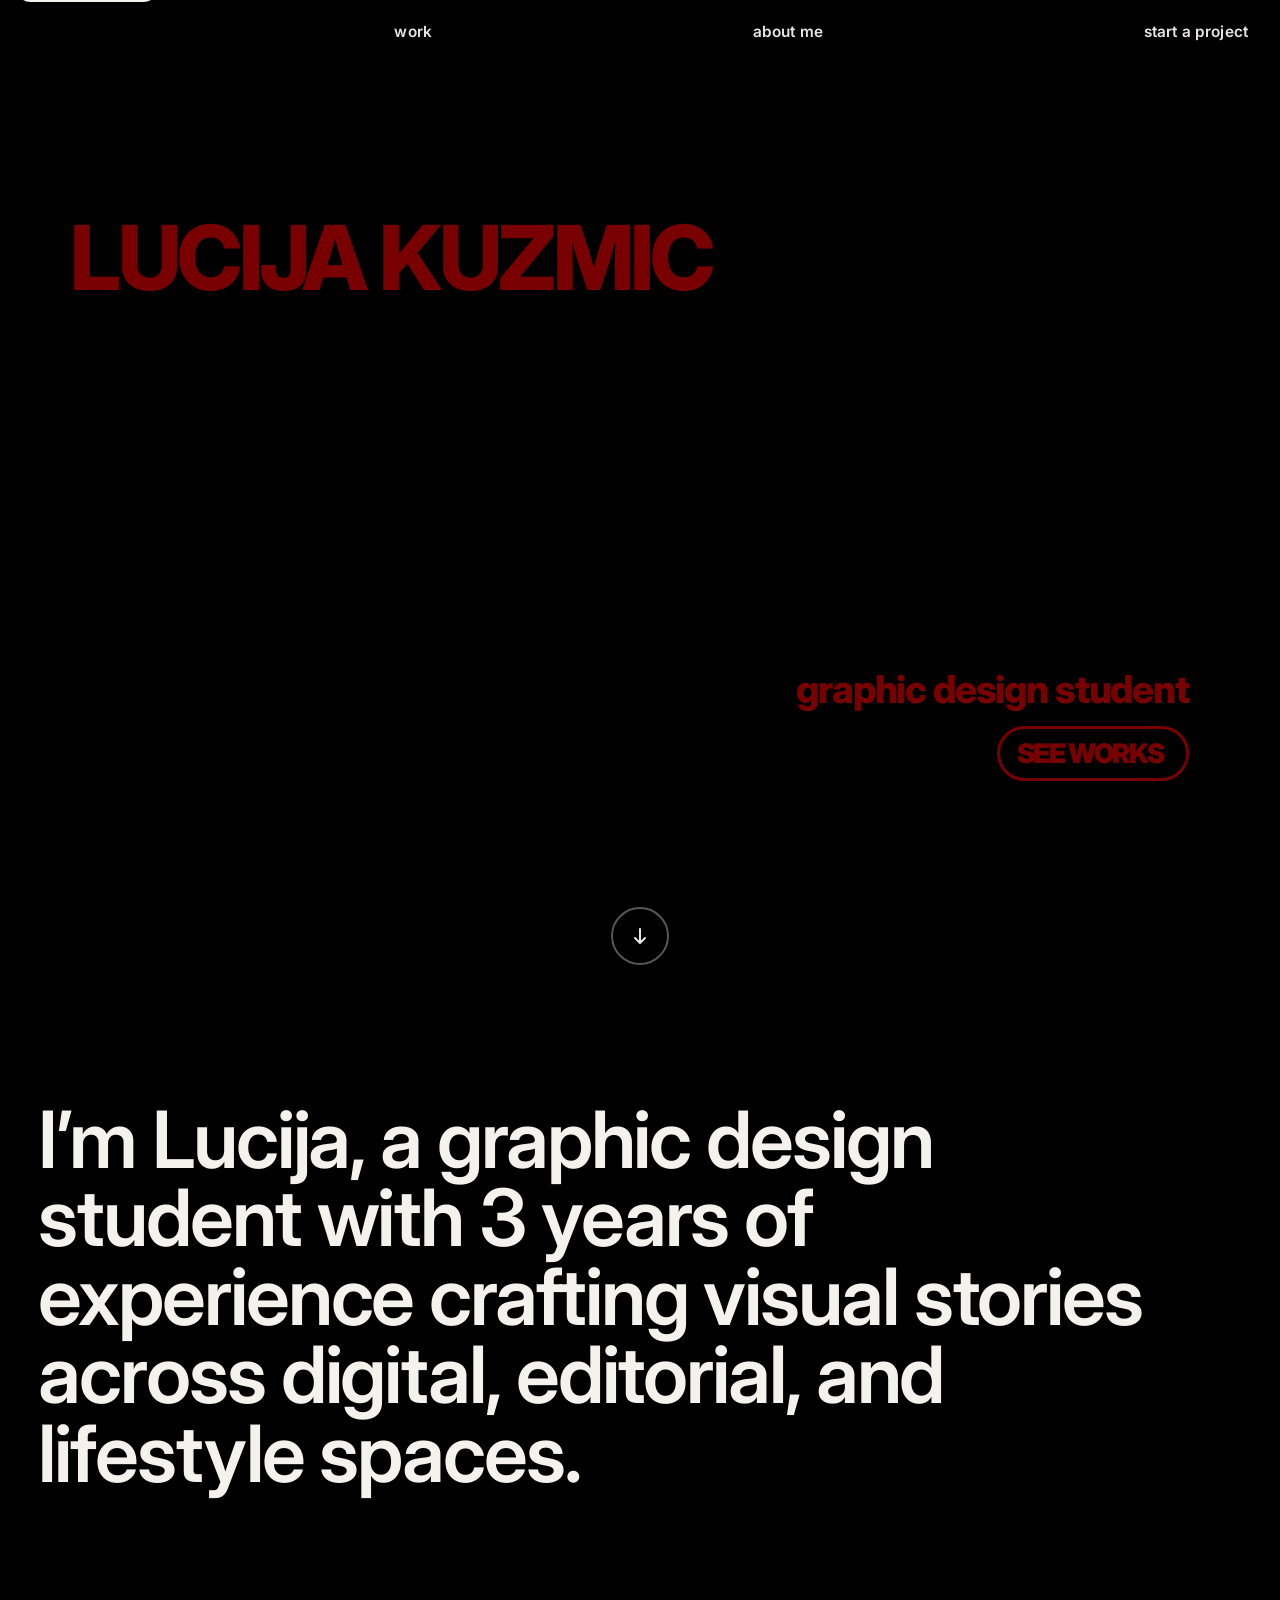
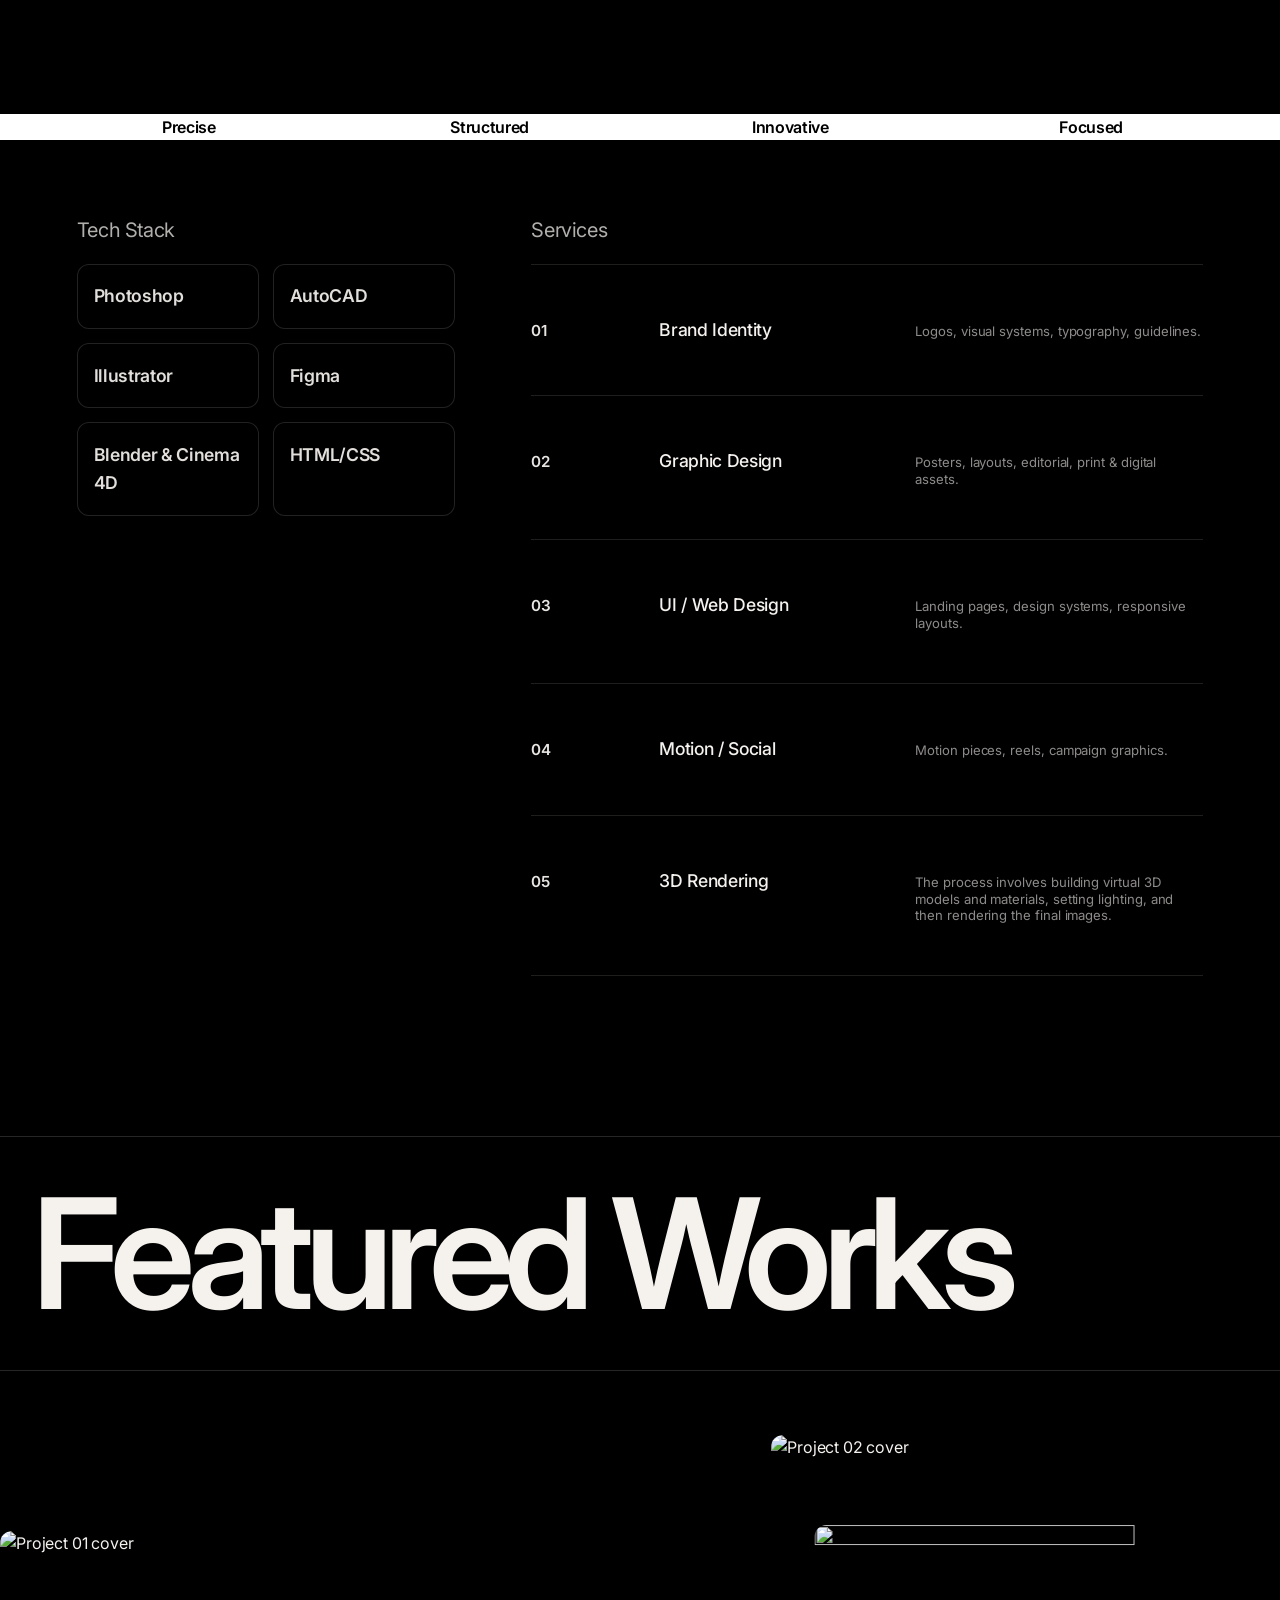
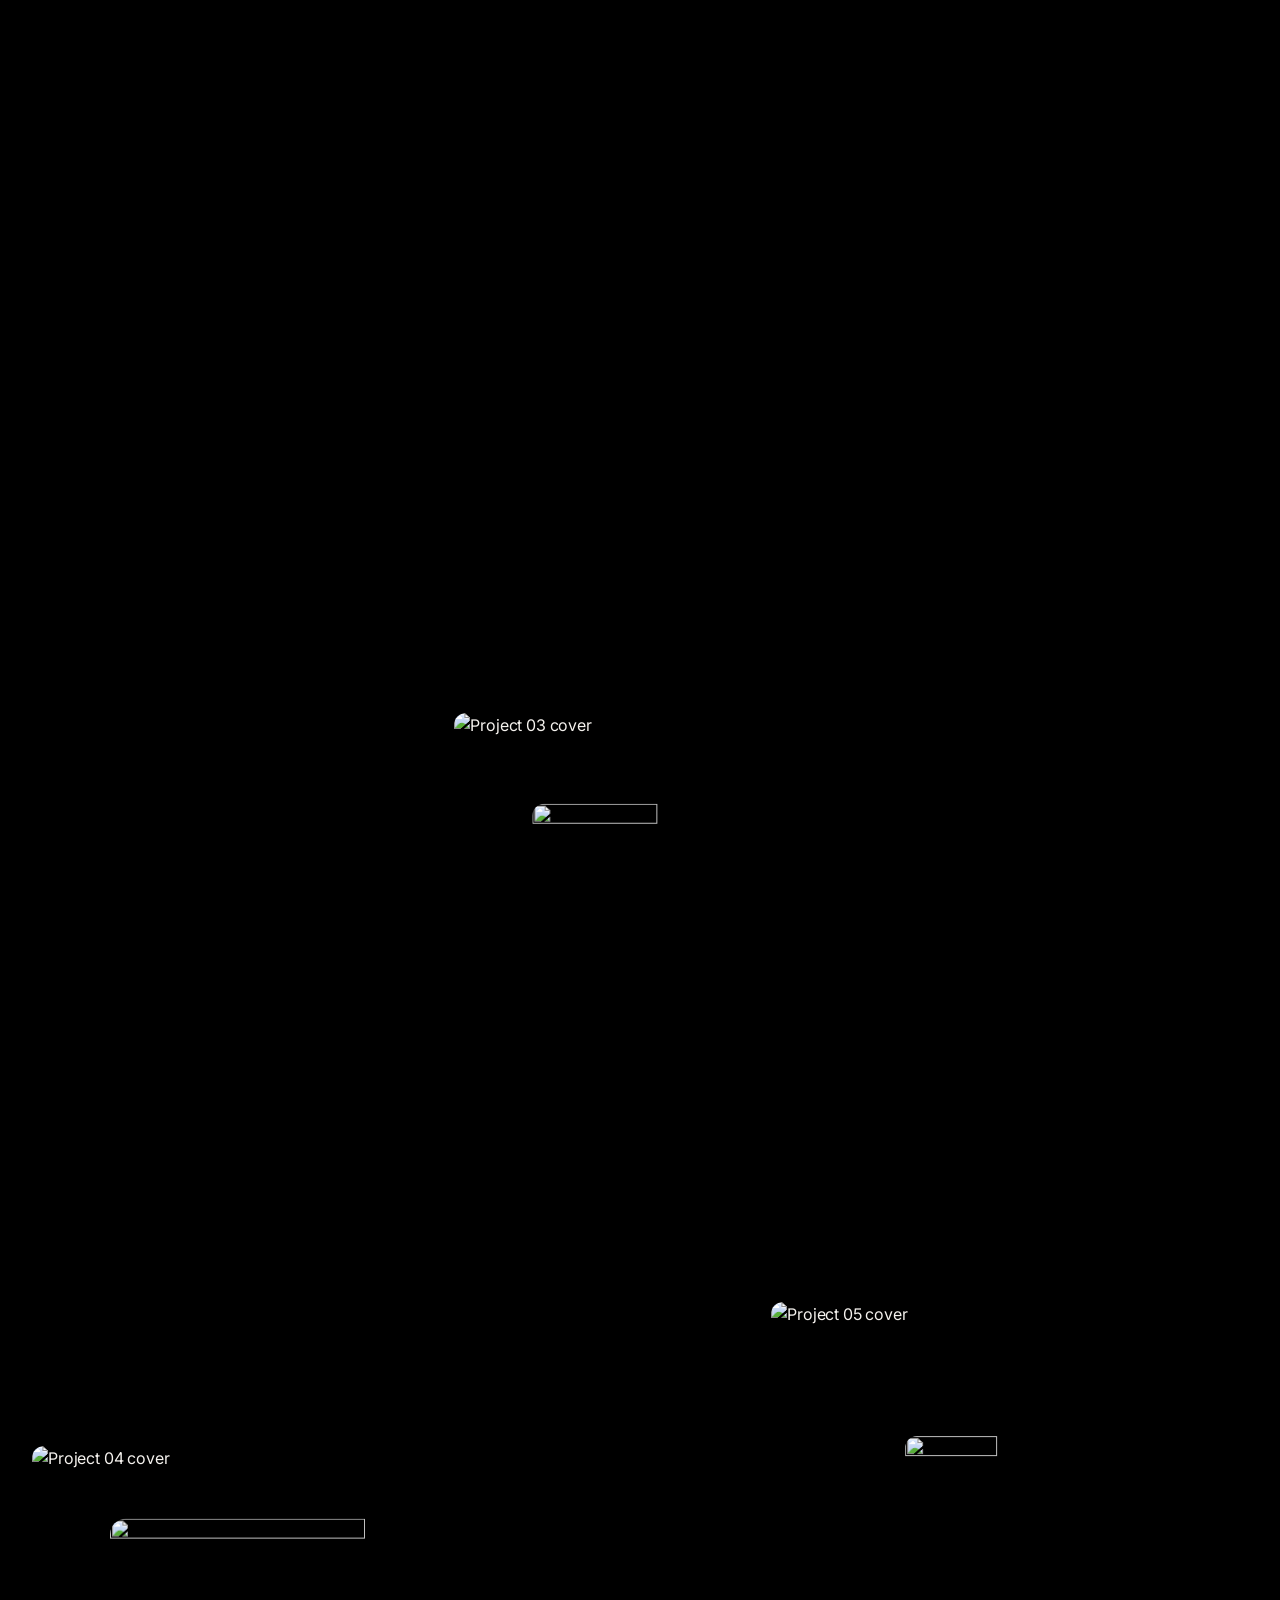
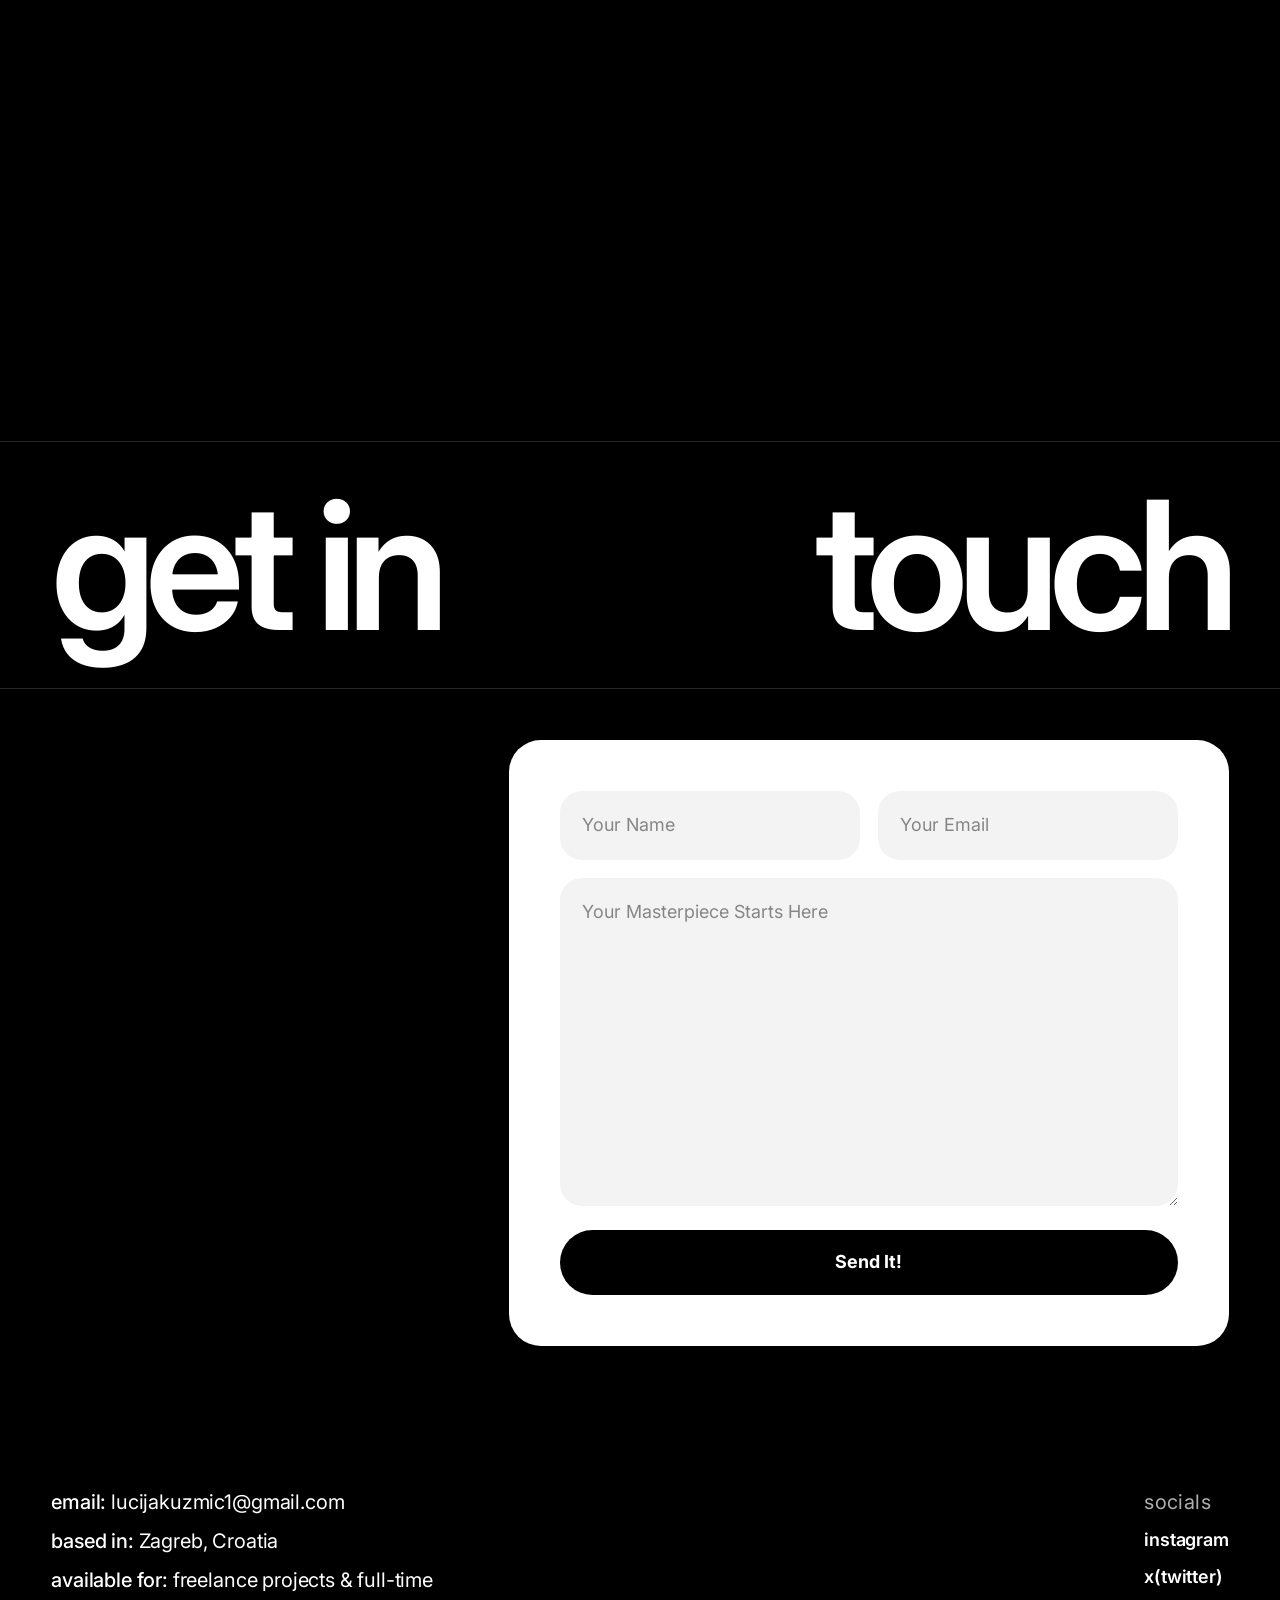
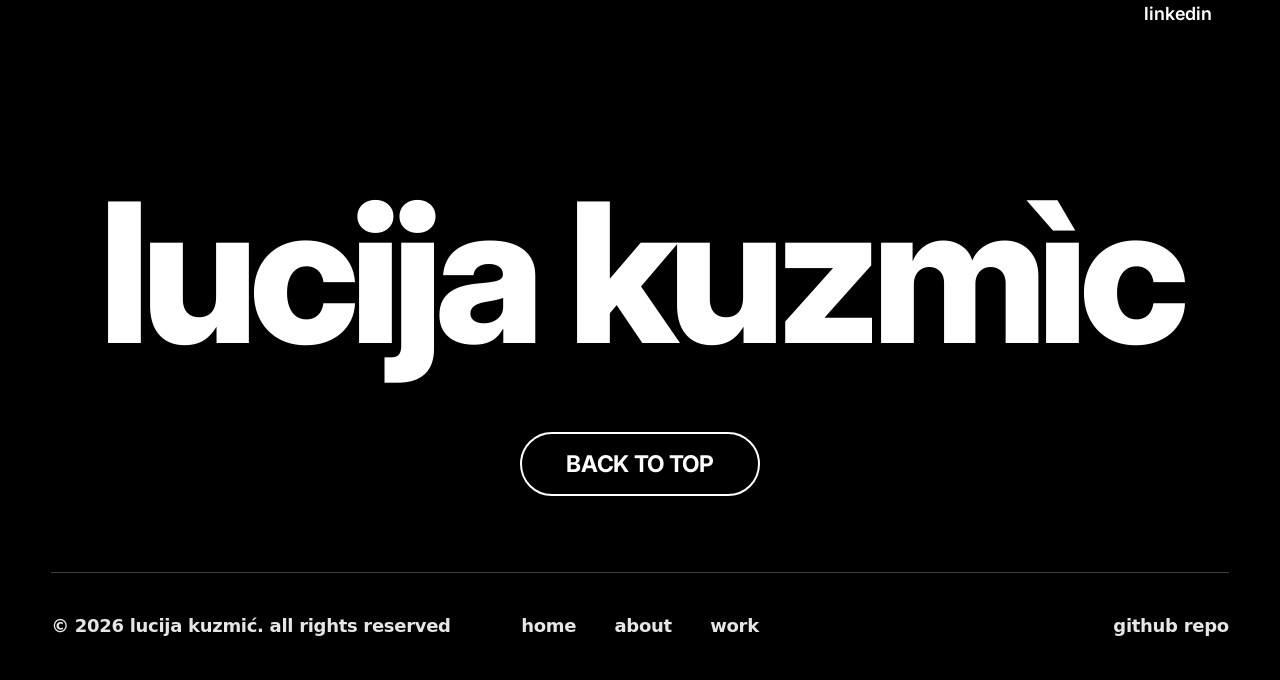
==== index.html @ 32792981 "update index.html" ====
<!DOCTYPE html>
<html lang="en">
  <head>
    <meta charset="UTF-8" />
    <title>Portfolio Template</title>

    <meta name="viewport" content="width=device-width, initial-scale=1.0" />
    <link rel="preconnect" href="https://fonts.googleapis.com" />
    <link rel="preconnect" href="https://fonts.gstatic.com" crossorigin />
    <link
      href="https://fonts.googleapis.com/css2?family=Inter:wght@400;500;600;700;800&family=Inter+Display:wght@400;500;600;700;800&display=swap"
      rel="stylesheet"
    />

    <link rel="stylesheet" href="assets/css/index.css" />

    <!-- Metadata, favicons, and social tags will be added later -->
  </head>
  <body id="top">
    <!-- Skip to content link (accessibility) -->
    <a href="#main-content" class="skip-link">Skip to content</a>

    <header class="site-header">
      <div class="header-inner">
        <a class="nav-link nav-work" href="#projects">work</a>
        <a class="nav-link nav-about" href="#about">about me</a>
        <a class="nav-link header-cta" href="#contact">start a project</a>
      </div>
    </header>

    <main id="main-content">
      <!-- Hero Section -->
      <!-- Hero Section -->
      <section class="hero" aria-labelledby="hero-heading">
        <!-- CARD -->
        <div class="hero-card">
          <div class="hero-container container">
            <div class="hero-grid">
              <div class="hero-left">
                <h1 id="hero-heading" class="hero-title">LUCIJA KUZMIC</h1>
              </div>

              <div class="hero-right">
                <p class="hero-intro">graphic design student</p>

                <a href="#projects" class="btn-outline">SEE WORKS</a>
              </div>
            </div>
          </div>
        </div>

        <!-- ARROW OUTSIDE CARD -->
        <a class="hero-scroll" href="#projects" aria-label="Scroll to projects">
          <svg
            class="hero-scroll__icon"
            viewBox="0 0 24 24"
            fill="none"
            aria-hidden="true"
          >
            <path
              d="M12 5v12"
              stroke="currentColor"
              stroke-width="2"
              stroke-linecap="round"
            />
            <path
              d="M7 14l5 5 5-5"
              stroke="currentColor"
              stroke-width="2"
              stroke-linecap="round"
              stroke-linejoin="round"
            />
          </svg>
        </a>
      </section>

      <!-- About Section -->
      <section class="about" id="about">
        <div class="container about-container">
          <p class="about-bio">
            I’m Lucija, a graphic design student with 3 years of experience
            crafting visual stories across digital, editorial, and lifestyle
            spaces.
          </p>
        </div>

        <div class="about-media">
          <video
            class="about-video"
            src="https://ik.imagekit.io/asxvmwzmck/Video%20Project%203.mp4"
            autoplay
            muted
            loop
            playsinline
          ></video>
        </div>

        <!-- FULL-WIDTH LABEL BAR (BELOW INTRO) -->
        <div class="about-labels-wrapper" aria-hidden="true">
          <div class="about-labels">
            <span>Precise</span>
            <span>Structured</span>
            <span>Innovative</span>
            <span>Focused</span>
          </div>
        </div>

        <!-- TECH (LEFT) + SERVICES (RIGHT) -->
        <div class="about-grid">
          <div class="about-tech">
            <p class="about-subtitle">Tech Stack</p>

            <div class="tech-table">
              <div class="tech-cell">Photoshop</div>
              <div class="tech-cell">AutoCAD</div>
              <div class="tech-cell">Illustrator</div>
              <div class="tech-cell">Figma</div>
              <div class="tech-cell">Blender & Cinema 4D</div>
              <div class="tech-cell">HTML/CSS</div>
            </div>
          </div>

          <div class="about-services">
            <p class="about-subtitle">Services</p>

            <div class="skills">
              <div class="skills-row">
                <span class="skills-num">01</span>
                <h3 class="skills-title">Brand Identity</h3>
                <p class="skills-desc">
                  Logos, visual systems, typography, guidelines.
                </p>
              </div>

              <div class="skills-row">
                <span class="skills-num">02</span>
                <h3 class="skills-title">Graphic Design</h3>
                <p class="skills-desc">
                  Posters, layouts, editorial, print & digital assets.
                </p>
              </div>

              <div class="skills-row">
                <span class="skills-num">03</span>
                <h3 class="skills-title">UI / Web Design</h3>
                <p class="skills-desc">
                  Landing pages, design systems, responsive layouts.
                </p>
              </div>

              <div class="skills-row">
                <span class="skills-num">04</span>
                <h3 class="skills-title">Motion / Social</h3>
                <p class="skills-desc">
                  Motion pieces, reels, campaign graphics.
                </p>
              </div>

              <div class="skills-row">
                <span class="skills-num">05</span>
                <h3 class="skills-title">3D Rendering</h3>
                <p class="skills-desc">
                  The process involves building virtual 3D models and materials,
                  setting lighting, and then rendering the final images.
                </p>
              </div>
            </div>
          </div>
        </div>
      </section>

      <!-- Projects Section -->
      <section class="projects" id="projects">
        <div class="container projects-container">
          <header class="projects-head">
            <h2 class="projects-title">Featured Works</h2>
          </header>

          <div class="projects-grid">
            <!-- 01 BIG LEFT -->
            <article class="project-card project-1 project-card--square-lg">
              <a class="project-link" href="#" target="_blank" rel="noreferrer">
                <div class="project-media">
                  <img
                    class="project-bg"
                    src="https://ik.imagekit.io/asxvmwzmck/Screenshot%202026-01-16%20230119.png"
                    alt="Project 01 cover"
                    loading="lazy"
                  />
                  <video
                    class="project-thumb"
                    src="https://ik.imagekit.io/asxvmwzmck/Video%20Project%203.mp4"
                    autoplay
                    muted
                    loop
                    playsinline
                  ></video>
                </div>
              </a>
            </article>

            <!-- 02 SMALL TOP RIGHT -->
            <article class="project-card project-2 project-card--ferrari">
              <a class="project-link" href="#" target="_blank" rel="noreferrer">
                <div class="project-media">
                  <img
                    class="project-bg project-bg--ferrari"
                    src="https://ik.imagekit.io/asxvmwzmck/Screenshot%202026-01-16%20231537.png"
                    alt="Project 02 cover"
                    loading="lazy"
                  />
                  <img
                    class="project-thumb project-thumb--wide"
                    src="https://ik.imagekit.io/asxvmwzmck/Screenshot%202026-01-09%20140356.png"
                    alt=""
                    aria-hidden="true"
                    loading="lazy"
                  />
                </div>
              </a>
            </article>

            <!-- 03 CENTER -->
            <article class="project-card project-3 project-card--center">
              <a class="project-link" href="#" target="_blank" rel="noreferrer">
                <div class="project-media">
                  <img
                    class="project-bg"
                    src="https://ik.imagekit.io/asxvmwzmck/Screenshot%202026-01-16%20230614.png"
                    alt="Project 03 cover"
                    loading="lazy"
                  />
                  <img
                    class="project-thumb project-thumb--a4"
                    src="https://ik.imagekit.io/asxvmwzmck/Screenshot%202026-01-09%20140658.png"
                    alt=""
                    aria-hidden="true"
                    loading="lazy"
                  />
                </div>
              </a>
            </article>

            <!-- 04 BOTTOM LEFT -->
            <article class="project-card project-4 project-card--interior">
              <a class="project-link" href="#" target="_blank" rel="noreferrer">
                <div class="project-media">
                  <img
                    class="project-bg"
                    src="https://ik.imagekit.io/asxvmwzmck/Screenshot%202026-01-16%20232303.png"
                    alt="Project 04 cover"
                    loading="lazy"
                  />
                  <img
                    class="project-thumb project-thumb--wide"
                    src="https://ik.imagekit.io/asxvmwzmck/Lucija_Kuzmic_3.1_Composition_RENDER_2.jpg"
                    alt=""
                    aria-hidden="true"
                    loading="lazy"
                  />
                </div>
              </a>
            </article>

            <!-- 05 BOTTOM RIGHT -->
            <article class="project-card project-5 project-card--skincare">
              <a class="project-link" href="#" target="_blank" rel="noreferrer">
                <div class="project-media">
                  <img
                    class="project-bg"
                    src="https://ik.imagekit.io/asxvmwzmck/Screenshot%202026-01-16%20231807.png"
                    alt="Project 05 cover"
                    loading="lazy"
                  />
                  <img
                    class="project-thumb"
                    src="https://ik.imagekit.io/asxvmwzmck/Screenshot%202026-01-09%20140837.png"
                    alt=""
                    aria-hidden="true"
                    loading="lazy"
                  />
                </div>
              </a>
            </article>
          </div>
        </div>
      </section>

      <section id="contact" class="contact-stack">
        <!-- 1) Big headline (no image) -->
        <header class="contact-stack__hero" aria-label="Get in touch">
          <h2 class="contact-stack__headline">
            <span class="contact-stack__headline-left">get in</span>
            <span class="contact-stack__headline-right">touch</span>
          </h2>
        </header>

        <!-- 2) Light form (like reference) -->
        <div class="contact-stack__formWrap">
          <form class="contact-stack__form" action="#" method="post">
            <div class="contact-stack__row">
              <input
                class="contact-stack__input"
                name="name"
                type="text"
                placeholder="Your Name"
                autocomplete="name"
                required
              />

              <input
                class="contact-stack__input"
                name="email"
                type="email"
                placeholder="Your Email"
                autocomplete="email"
                required
              />
            </div>
            <textarea
              class="contact-stack__textarea"
              name="message"
              rows="10"
              placeholder="Your Masterpiece Starts Here"
              required
            ></textarea>

            <button class="contact-stack__btn" type="submit">Send It!</button>
          </form>
        </div>

        <!-- 3) Rest of contact section (dark like mike bennet ref) -->
        <div class="contact-stack__info">
          <div class="contact-stack__meta">
            <p>
              <span class="contact-stack__label">email:</span>
              <a
                class="contact-stack__link"
                href="mailto:lucijakuzmic1@gmail.com"
                >lucijakuzmic1@gmail.com</a
              >
            </p>
            <p>
              <span class="contact-stack__label">based in:</span> Zagreb,
              Croatia
            </p>
            <p>
              <span class="contact-stack__label">available for:</span> freelance
              projects &amp; full-time
            </p>
          </div>

          <div class="contact-stack__nav">
            <div class="contact-stack__navCol">
              <p class="contact-stack__navTitle">socials</p>
              <a
                class="contact-stack__navLink"
                href="https://www.instagram.com/lucija.kuzmic?igsh=Zjk2eHY1ZGVjbDJz&utm_source=qr"
                target="_blank"
                rel="noreferrer"
                >instagram</a
              >
              <a
                class="contact-stack__navLink"
                href="https://x.com/"
                target="_blank"
                rel="noreferrer"
                >x(twitter)</a
              >
              <a
                class="contact-stack__navLink"
                href="https://linkedin.com/"
                target="_blank"
                rel="noreferrer"
                >linkedin</a
              >
            </div>
          </div>
        </div>

        <!-- 4) Big name -->
        <div class="contact-stack__bigName" aria-label="Your name">
          <span>lucija kuzmìc</span>
        </div>
        <div class="contact-stack__backToTop">
          <a href="#top" class="back-to-top-btn">BACK TO TOP</a>
        </div>
      </section>
    </main>

    <footer class="site-footer">
      <div class="site-footer__inner">
        <!-- LEFT -->
        <p class="site-footer__credits">
          © 2026 lucija kuzmić. all rights reserved
        </p>

        <!-- CENTER -->
        <nav class="site-footer__nav" aria-label="Footer quick links">
          <a class="site-footer__link" href="#home">home</a>
          <a class="site-footer__link" href="#about">about</a>
          <a class="site-footer__link" href="#work">work</a>
        </nav>

        <!-- RIGHT -->
        <a
          class="site-footer__repo"
          href="https://github.com/lucijakuzmic2/developer-portfolio-template.git"
          target="_blank"
          rel="noopener noreferrer"
        >
          github repo
        </a>
      </div>
    </footer>
  </body>
</html>
---- assets/css/index.css ----
@import "./base.css";
@import "./layout.css";
@import "./components.css";
@import "./[other].css";
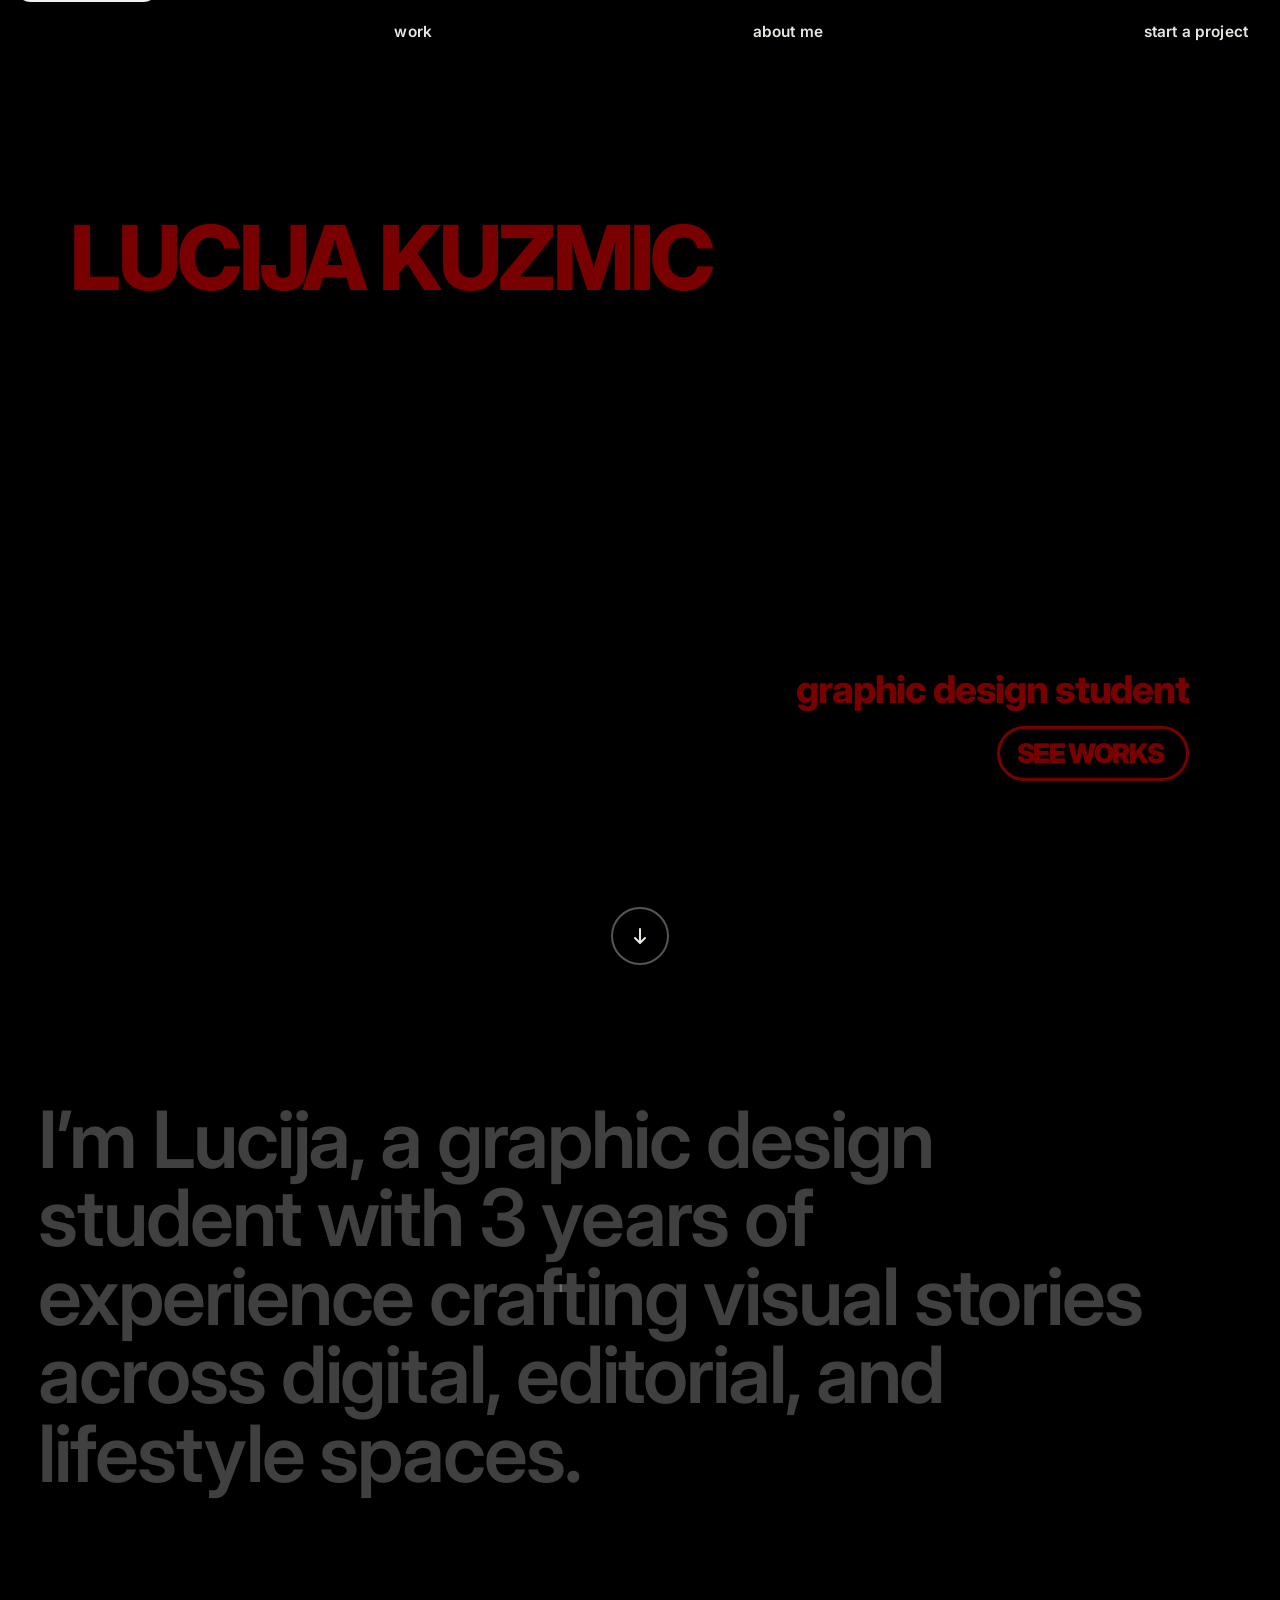
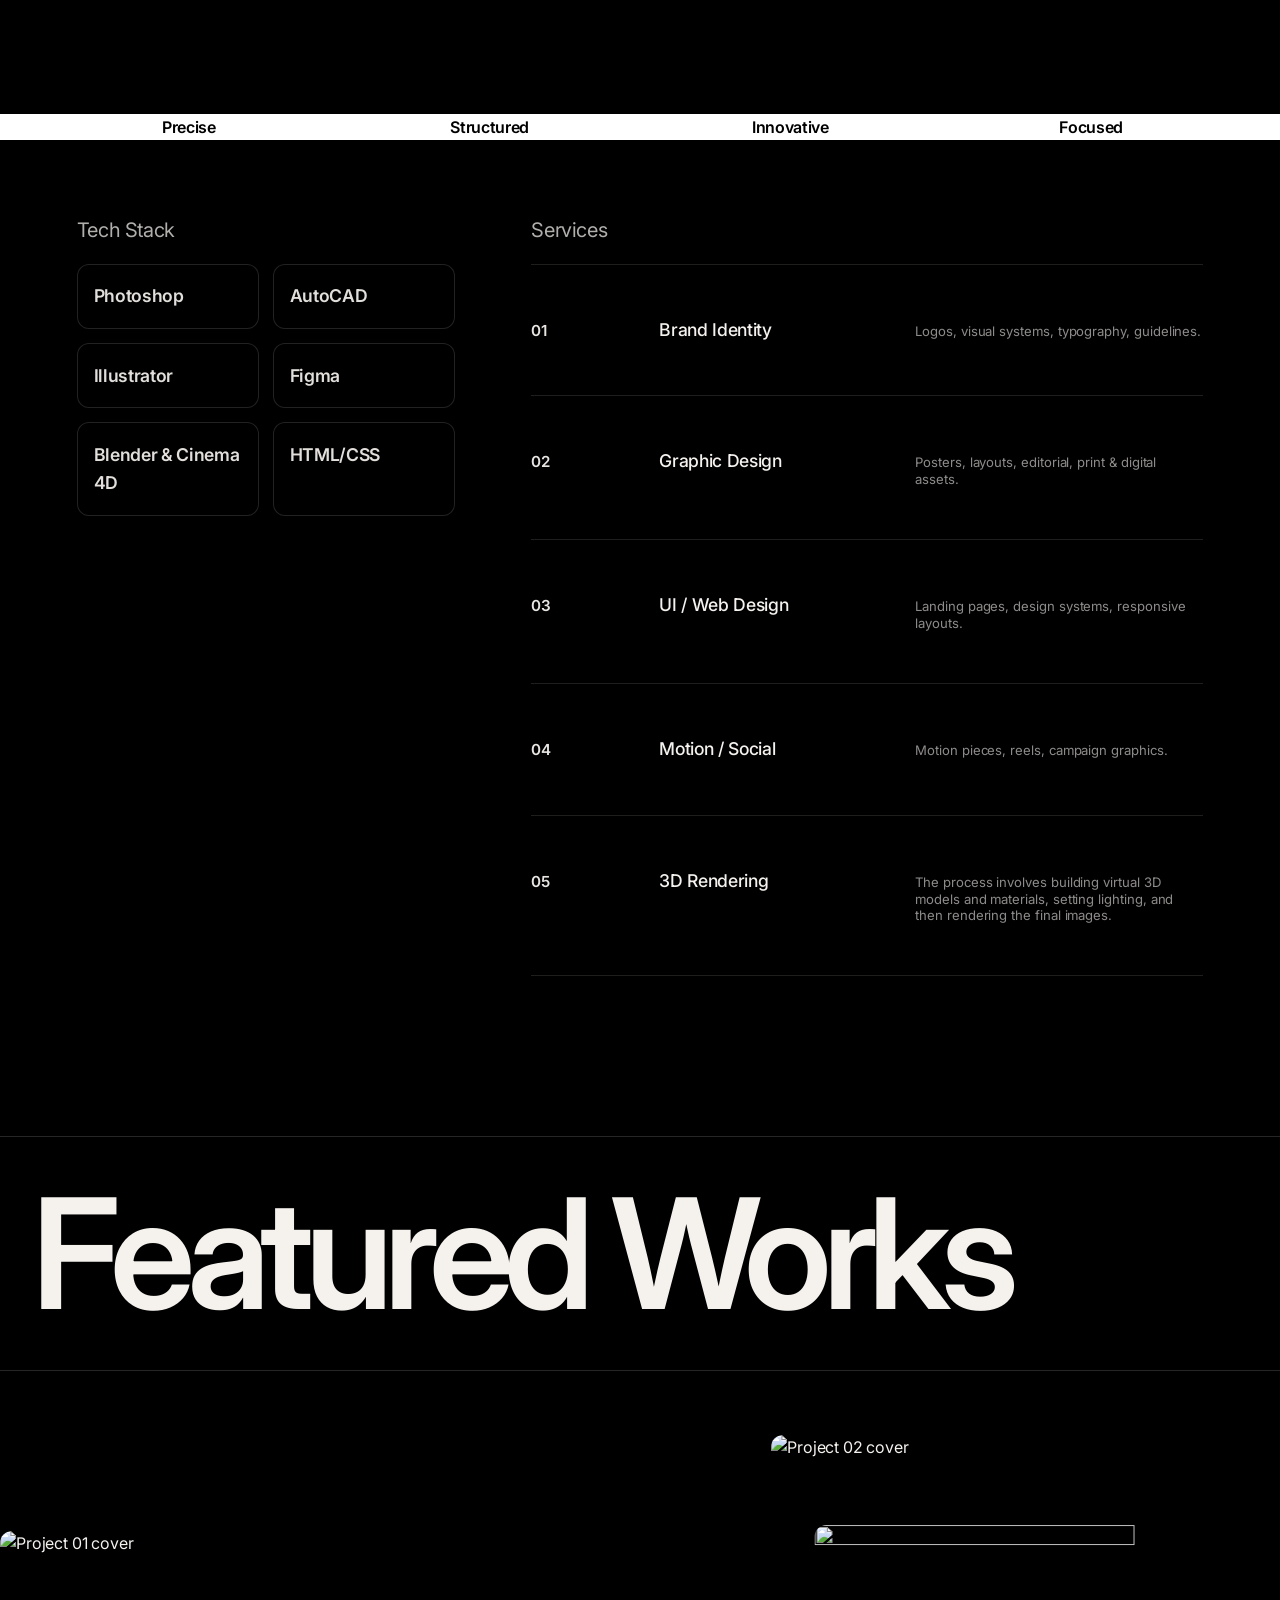
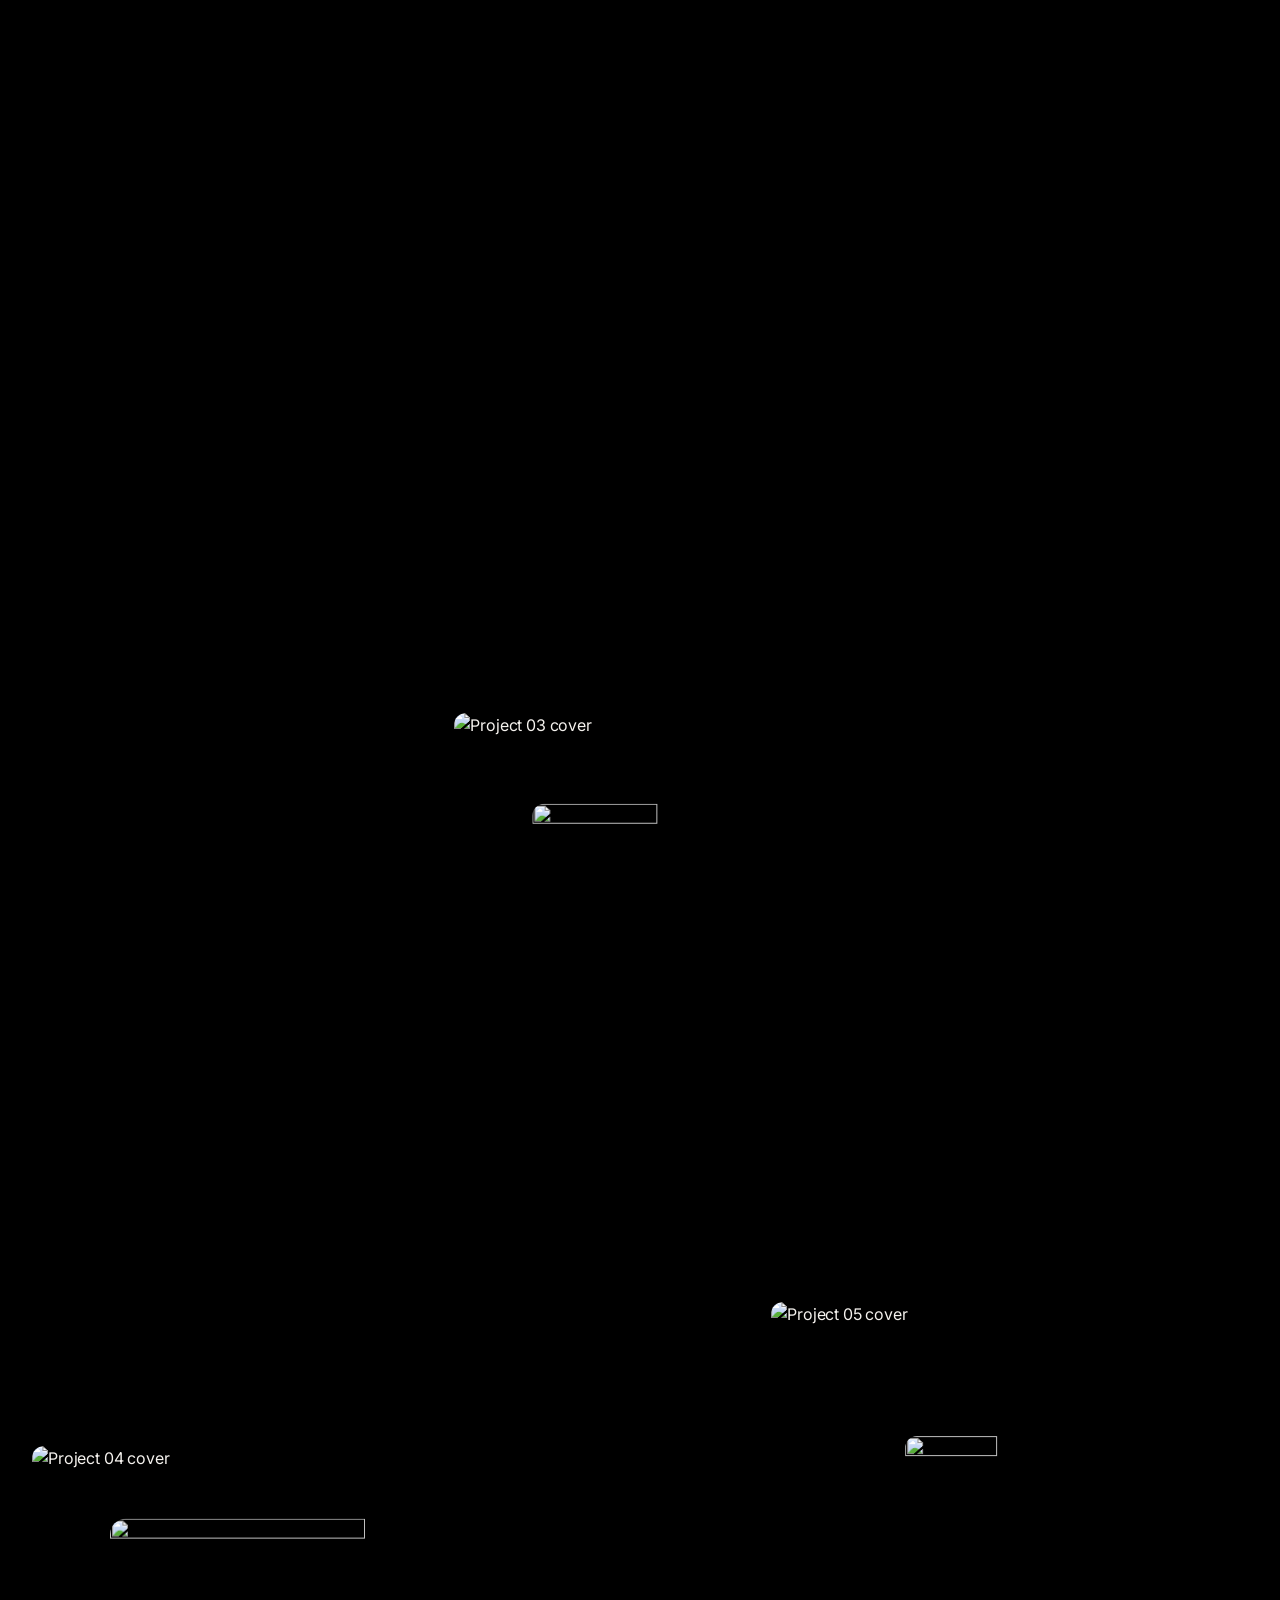
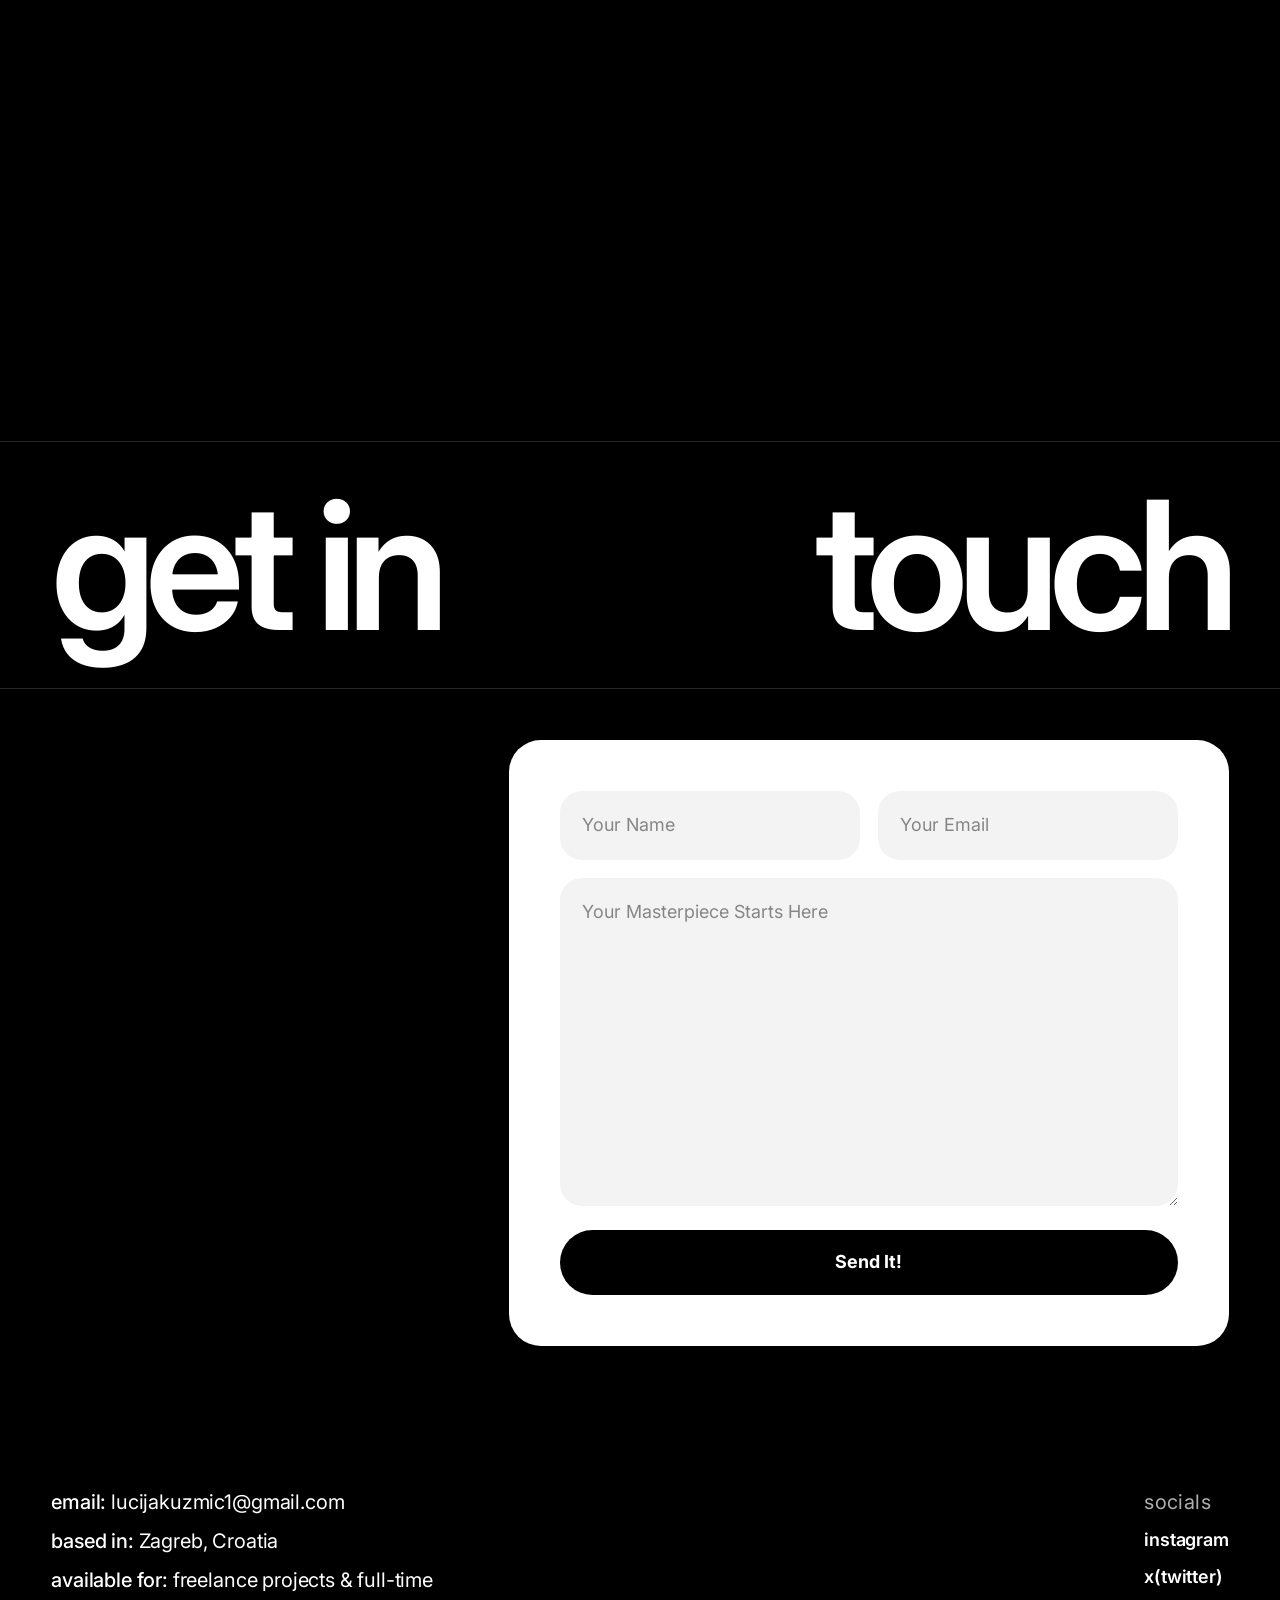
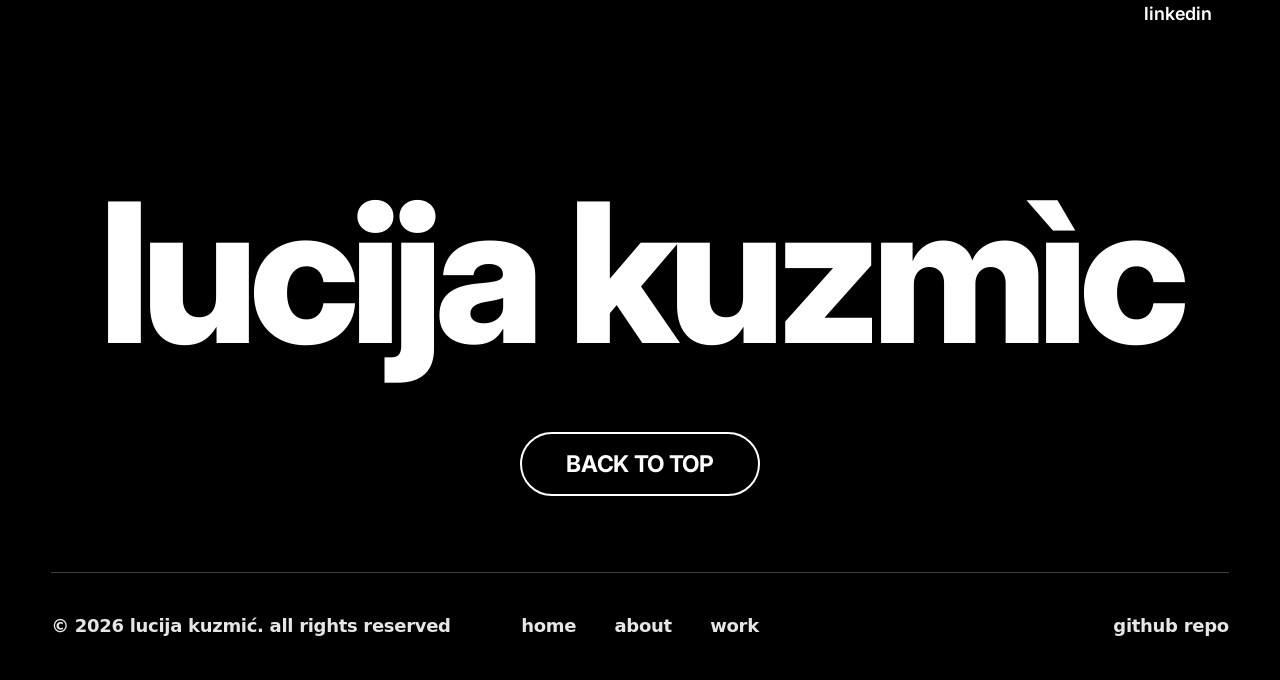
==== commit 704a01c3: "add animations.js update index.html and layout.css" ====
--- a/index.html
+++ b/index.html
@@ -413,5 +413,10 @@
         </a>
       </div>
     </footer>
+    <script src="https://cdn.jsdelivr.net/npm/gsap@3.12.5/dist/gsap.min.js"></script>
+    <script src="https://cdn.jsdelivr.net/npm/gsap@3.12.5/dist/ScrollTrigger.min.js"></script>
+
+    <!-- Your animations -->
+    <script src="assets/js/animations.js"></script>
   </body>
 </html>
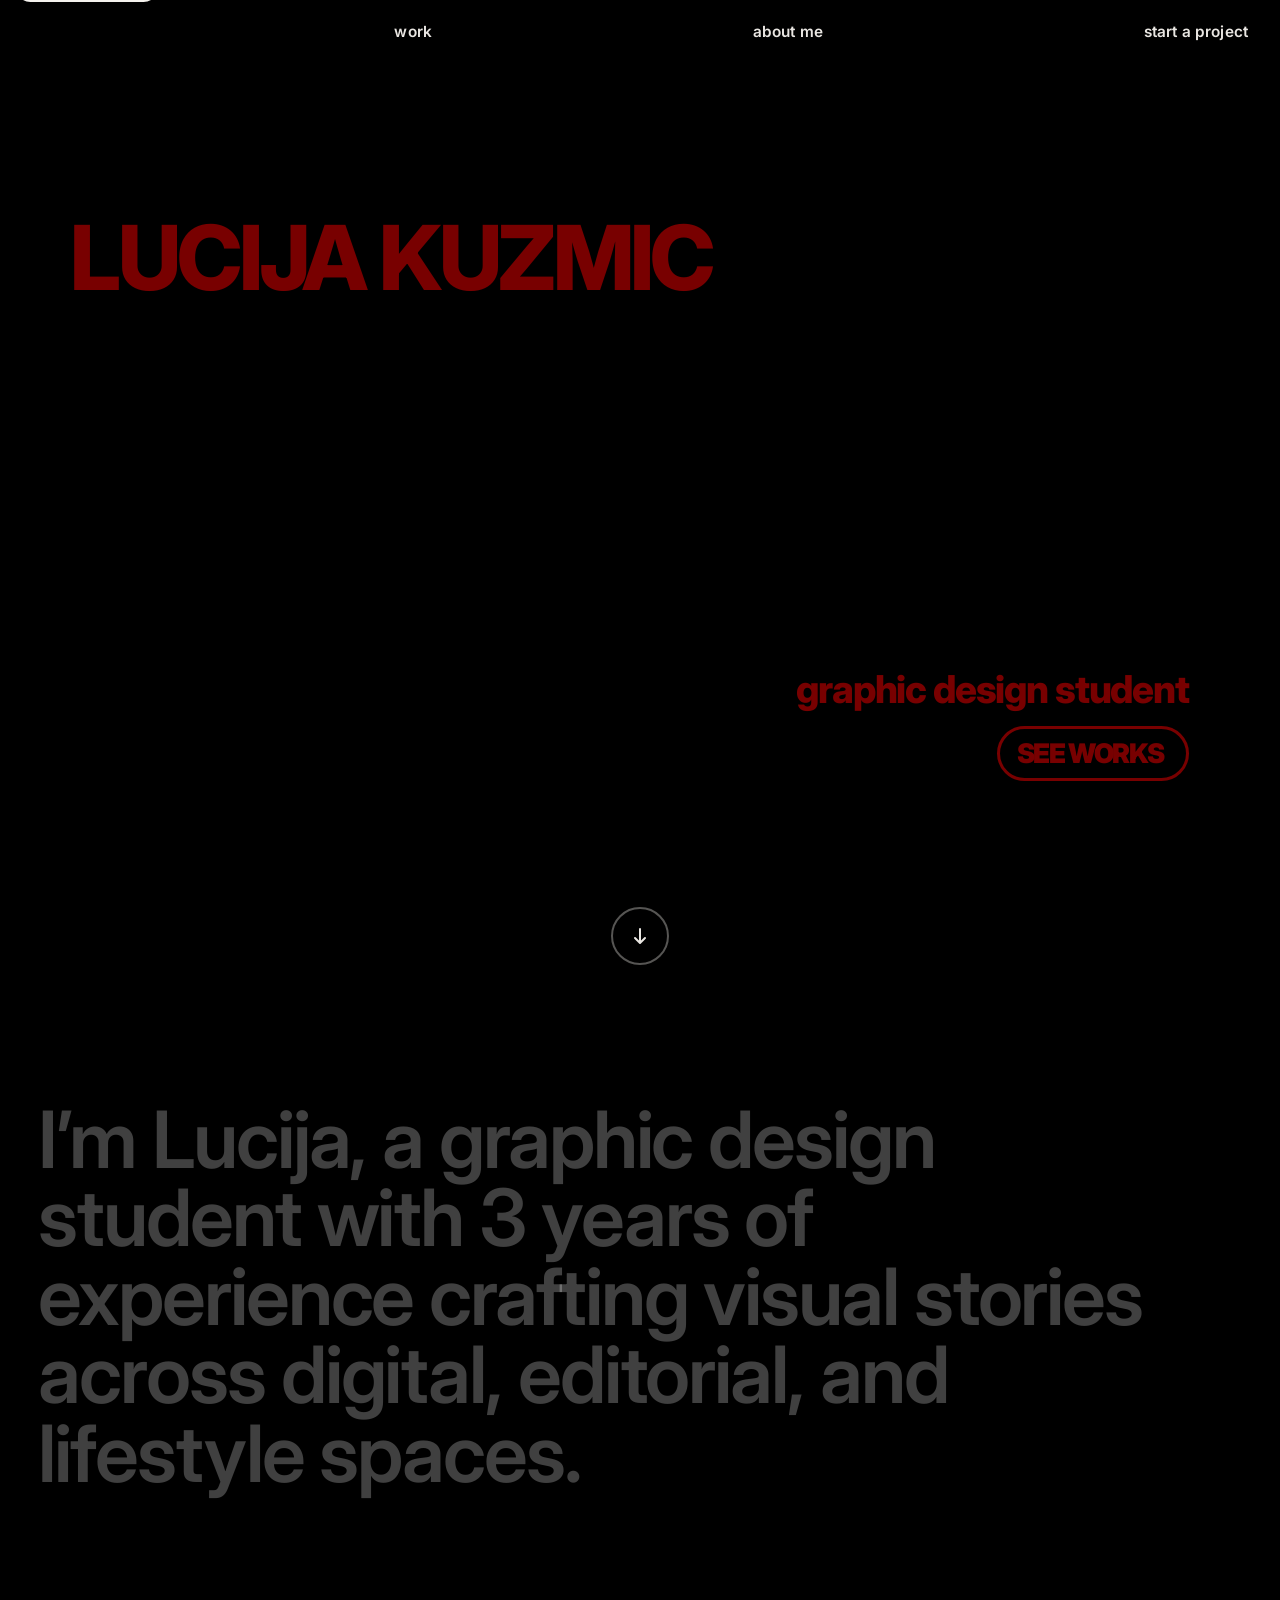
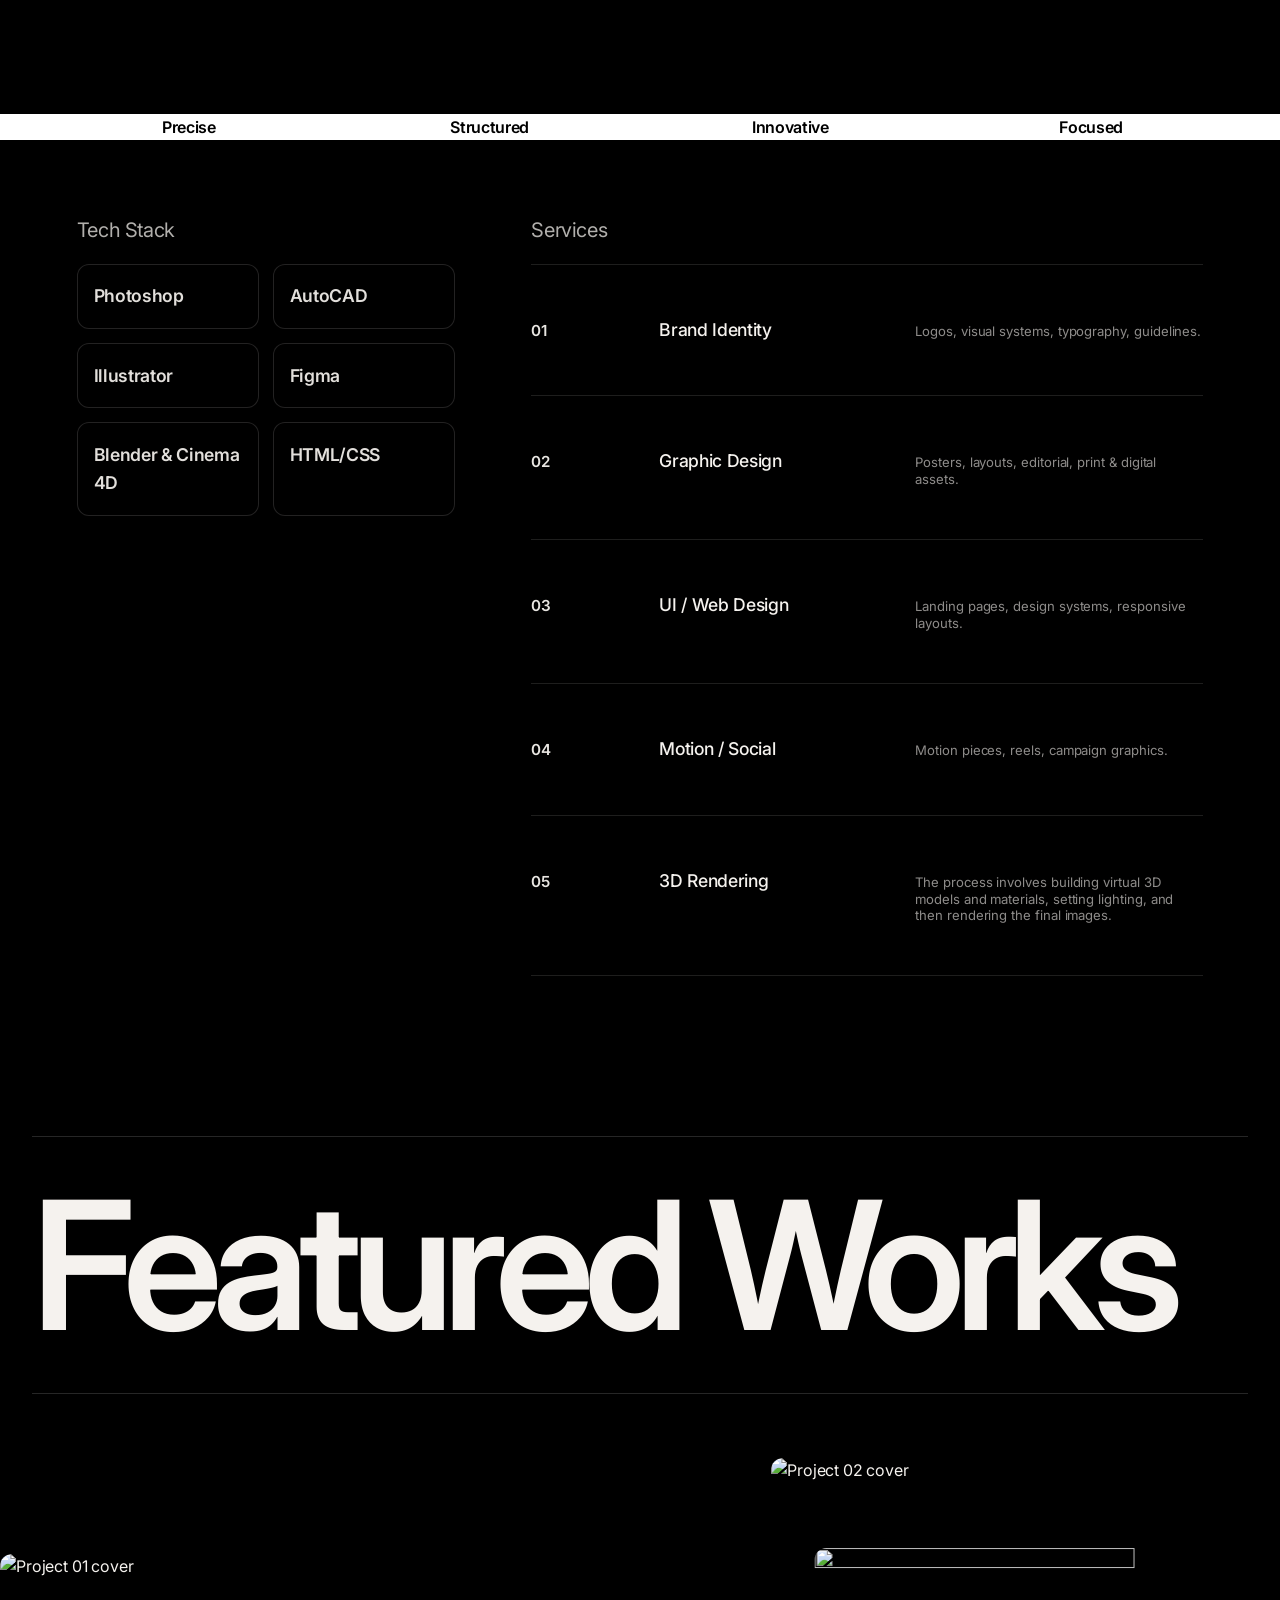
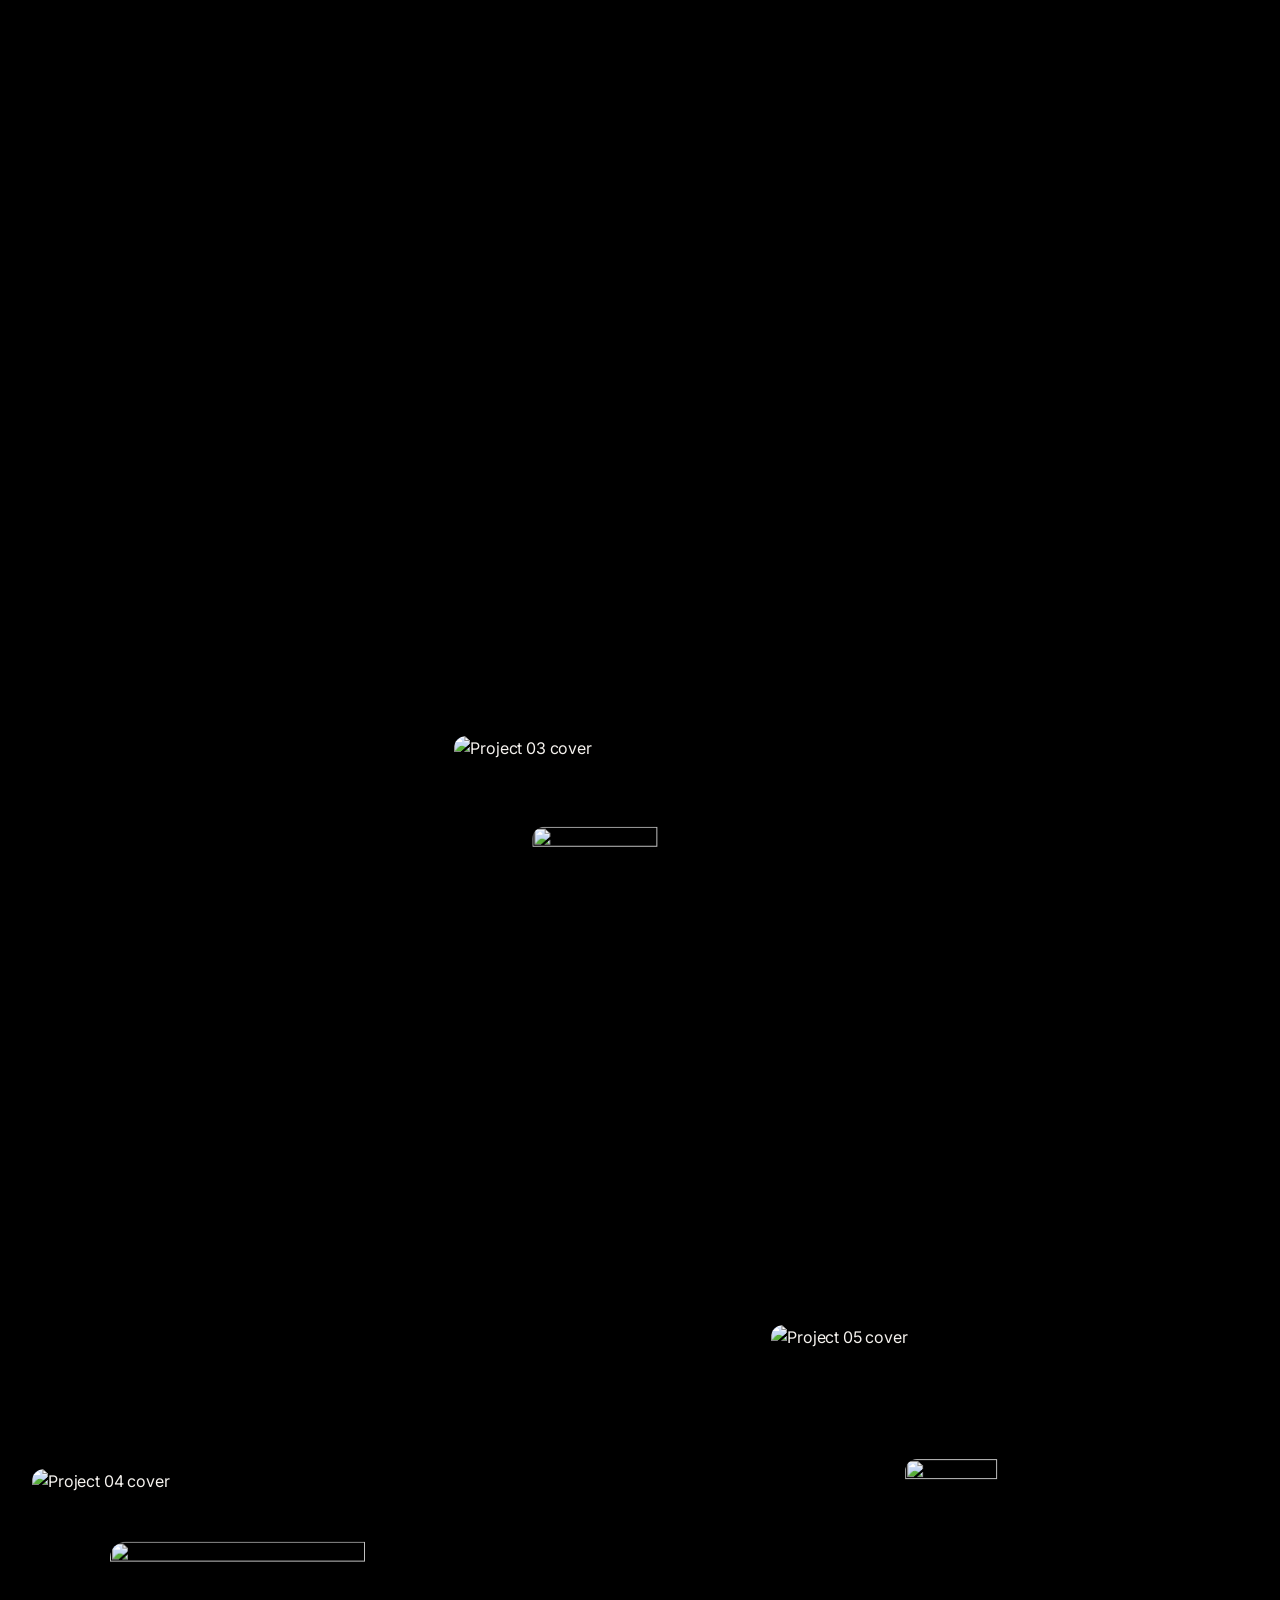
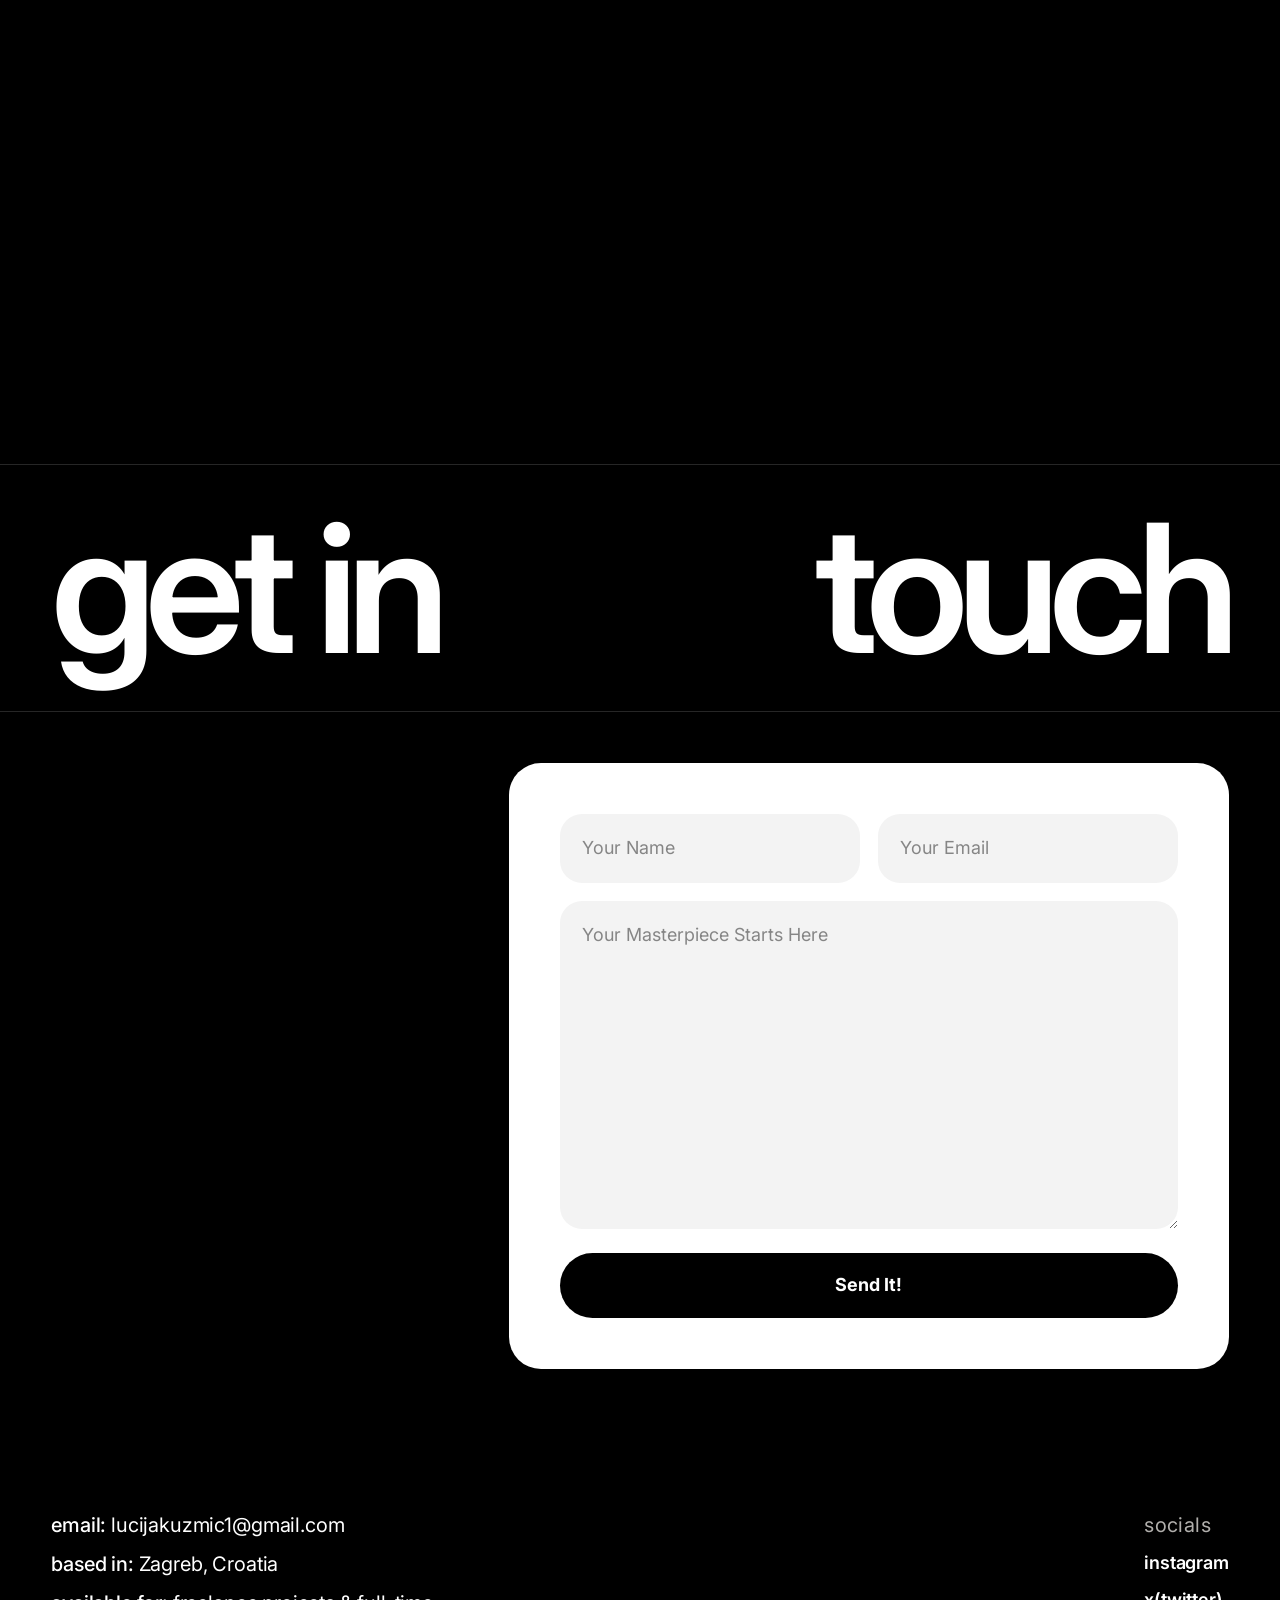
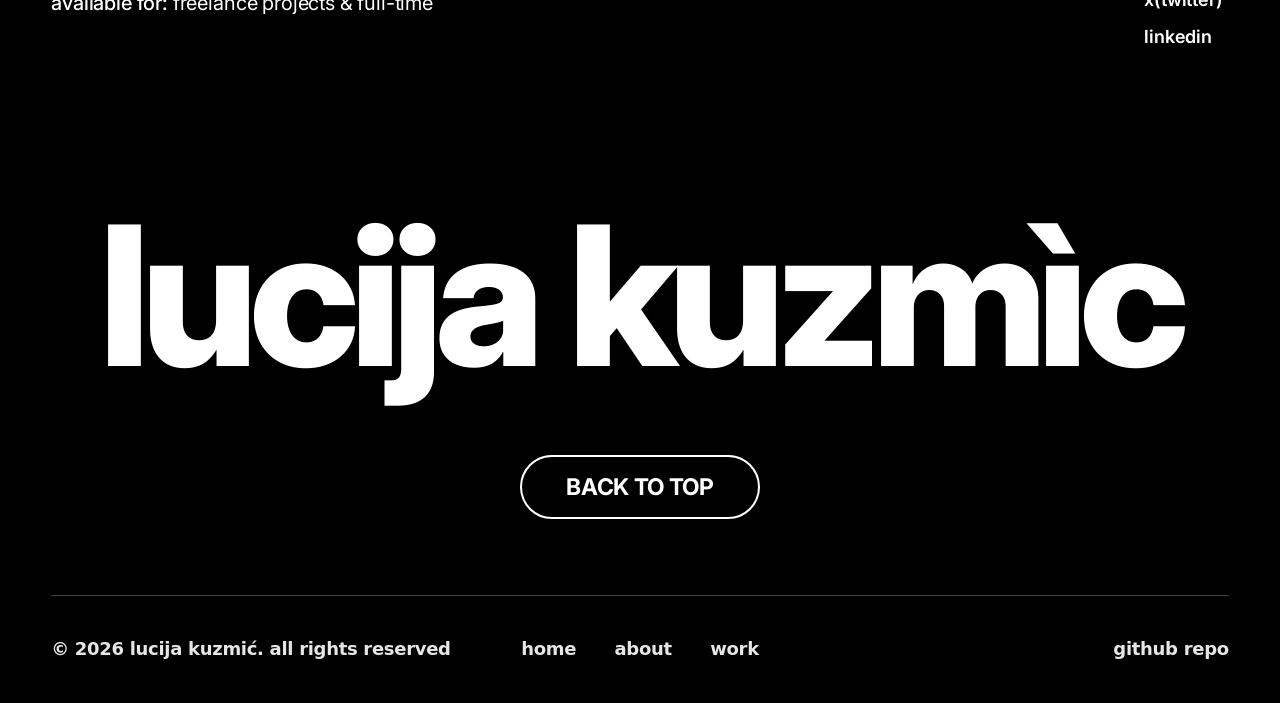
==== commit d2462b6d: "add plan10.md remove animations.js update index.html and components.css" ====
--- a/index.html
+++ b/index.html
@@ -195,6 +195,21 @@
                     loop
                     playsinline
                   ></video>
+                  <div class="project-info">
+                    <div class="project-info__text">
+                      <p class="project-info__title">
+                        Cola Zero Adverstisement
+                      </p>
+                      <p class="project-info__meta">
+                        A cinematic 3D product animation created in Cinema 4D as
+                        a class project, focusing on realistic materials,
+                        controlled lighting, and dynamic camera work. This piece
+                        explores high-end product visualization through precise
+                        modeling, shading, and render-driven storytelling
+                        inspired by commercial advertising.
+                      </p>
+                    </div>
+                  </div>
                 </div>
               </a>
             </article>
@@ -216,6 +231,23 @@
                     aria-hidden="true"
                     loading="lazy"
                   />
+                  <div class="project-info">
+                    <div class="project-info__text">
+                      <p class="project-info__title">Ferrari Window Display</p>
+                      <p class="project-info__meta">
+                        A high-end 3D window display concept designed and
+                        modeled in Cinema 4D as a class project, inspired by
+                        Ferrari’s heritage of performance-driven elegance. The
+                        composition uses sculptural forms, controlled color
+                        contrast, and gallery-style lighting to translate
+                        automotive design principles—speed, precision, and
+                        motion—into a contemporary retail display. Emphasis was
+                        placed on material realism, spatial composition, and
+                        cinematic lighting to create a premium, exhibition-like
+                        atmosphere rather than a conventional storefront.
+                      </p>
+                    </div>
+                  </div>
                 </div>
               </a>
             </article>
@@ -237,6 +269,22 @@
                     aria-hidden="true"
                     loading="lazy"
                   />
+                  <div class="project-info">
+                    <div class="project-info__text">
+                      <p class="project-info__title">
+                        Editorial Magazine Cover
+                      </p>
+                      <p class="project-info__meta">
+                        A fashion editorial cover created in Adobe Photoshop as
+                        a class project, blending contemporary photography with
+                        refined typography to evoke a high-end magazine
+                        aesthetic. The design emphasizes mood, negative space,
+                        and typographic contrast, with careful retouching and
+                        color grading to achieve a polished, runway-inspired
+                        visual narrative suitable for print.
+                      </p>
+                    </div>
+                  </div>
                 </div>
               </a>
             </article>
@@ -258,6 +306,22 @@
                     aria-hidden="true"
                     loading="lazy"
                   />
+                  <div class="project-info">
+                    <div class="project-info__text">
+                      <p class="project-info__title">Architectural Diorama</p>
+                      <p class="project-info__meta">
+                        A 3D architectural diorama created in Cinema 4D as a
+                        class project, exploring the relationship between
+                        interior space and nature. The concept centers on a
+                        minimalist café environment defined by organic forms,
+                        natural materials, and soft, diffused lighting, with a
+                        skylight acting as the compositional focal point. The
+                        project emphasizes spatial balance, material subtlety,
+                        and atmosphere to evoke stillness, mindfulness, and a
+                        gallery-like sense of calm
+                      </p>
+                    </div>
+                  </div>
                 </div>
               </a>
             </article>
@@ -279,6 +343,22 @@
                     aria-hidden="true"
                     loading="lazy"
                   />
+                  <div class="project-info">
+                    <div class="project-info__text">
+                      <p class="project-info__title">
+                        REVIA - Skincare Brand Concept
+                      </p>
+                      <p class="project-info__meta">
+                        A conceptual skincare brand developed as a class
+                        project, focused on simplicity, ritual, and
+                        nature-driven renewal. REVIA explores minimalist
+                        branding through restrained typography, a soft, earthy
+                        color palette, and sculptural packaging, translating the
+                        idea of skin restoration into a calm, elevated visual
+                        identity inspired by purity, balance, and modern luxury
+                      </p>
+                    </div>
+                  </div>
                 </div>
               </a>
             </article>
@@ -413,10 +493,147 @@
         </a>
       </div>
     </footer>
+    <!-- GSAP Core -->
     <script src="https://cdn.jsdelivr.net/npm/gsap@3.12.5/dist/gsap.min.js"></script>
+
+    <!-- GSAP ScrollTrigger -->
     <script src="https://cdn.jsdelivr.net/npm/gsap@3.12.5/dist/ScrollTrigger.min.js"></script>
 
-    <!-- Your animations -->
-    <script src="assets/js/animations.js"></script>
+    <script>
+      gsap.registerPlugin(ScrollTrigger);
+    </script>
+    <script>
+      const aboutText = document.querySelector(".about-bio");
+
+      const words = aboutText.innerText.split(" ");
+      aboutText.innerHTML = words
+        .map((word) => `<span class="word">${word}&nbsp;</span>`)
+        .join("");
+
+      gsap.registerPlugin(ScrollTrigger);
+
+      gsap.set(".about-bio .word", {
+        color: "rgba(255,255,255,0.25)",
+      });
+
+      gsap.to(".about-bio .word", {
+        color: "#ffffff",
+        stagger: 0.03,
+        ease: "none",
+        scrollTrigger: {
+          trigger: ".about",
+          start: "top 75%",
+          end: "top 15%",
+          scrub: true,
+        },
+      });
+      const title = document.querySelector(".projects-title");
+
+      if (title) {
+        const originalText = title.dataset.text || title.textContent.trim();
+        title.dataset.text = originalText; // store once
+
+        // build track only once
+        if (!title.querySelector(".projects-title-track")) {
+          title.textContent = "";
+
+          const track = document.createElement("span");
+          track.className = "projects-title-track";
+          track.style.display = "inline-flex";
+          track.style.gap = "4rem";
+          track.style.whiteSpace = "nowrap";
+          track.style.willChange = "transform";
+
+          const a = document.createElement("span");
+          a.textContent = originalText;
+
+          const b = document.createElement("span");
+          b.textContent = originalText;
+
+          track.appendChild(a);
+          track.appendChild(b);
+          title.appendChild(track);
+        }
+
+        const track = title.querySelector(".projects-title-track");
+
+        // marquee tween (paused)
+        const marquee = gsap.to(track, {
+          xPercent: -50,
+          duration: 14,
+          ease: "none",
+          repeat: -1,
+          paused: true,
+        });
+
+        // helper to reset and play the intro + marquee
+        const runIntro = () => {
+          marquee.pause(0); // reset loop to start
+          gsap.set(track, { xPercent: 0 }); // hard reset position
+
+          gsap.fromTo(
+            title,
+            { y: 80, opacity: 0 },
+            {
+              y: 0,
+              opacity: 1,
+              duration: 0.9,
+              ease: "power3.out",
+              onComplete: () => marquee.play(),
+            }
+          );
+        };
+
+        ScrollTrigger.create({
+          trigger: ".projects",
+          start: "top 75%",
+          end: "bottom top",
+          onEnter: runIntro, // scrolling down into section
+          onEnterBack: runIntro, // scrolling up back into section
+          onLeave: () => marquee.pause(),
+          onLeaveBack: () => marquee.pause(),
+        });
+      }
+      const contactHeadline = document.querySelector(
+        ".contact-stack__headline"
+      );
+
+      if (contactHeadline) {
+        // helper: reset to hidden state
+        const resetHeadline = () => {
+          gsap.set(contactHeadline, { y: 90, opacity: 0 });
+        };
+
+        // helper: play pop animation
+        const playHeadline = () => {
+          gsap.to(contactHeadline, {
+            y: 0,
+            opacity: 1,
+            duration: 0.8,
+            ease: "power3.out",
+            overwrite: true,
+          });
+        };
+
+        // start hidden
+        resetHeadline();
+
+        ScrollTrigger.create({
+          trigger: "#contact",
+          start: "top 75%",
+          end: "bottom top",
+          onEnter: () => {
+            resetHeadline();
+            playHeadline();
+          }, // scrolling down into contact
+          onEnterBack: () => {
+            resetHeadline();
+            playHeadline();
+          }, // scrolling up back into contact
+          onLeave: resetHeadline, // leaving downward -> reset
+          onLeaveBack: resetHeadline, // leaving upward -> reset
+        });
+      }
+    </script>
   </body>
 </html>
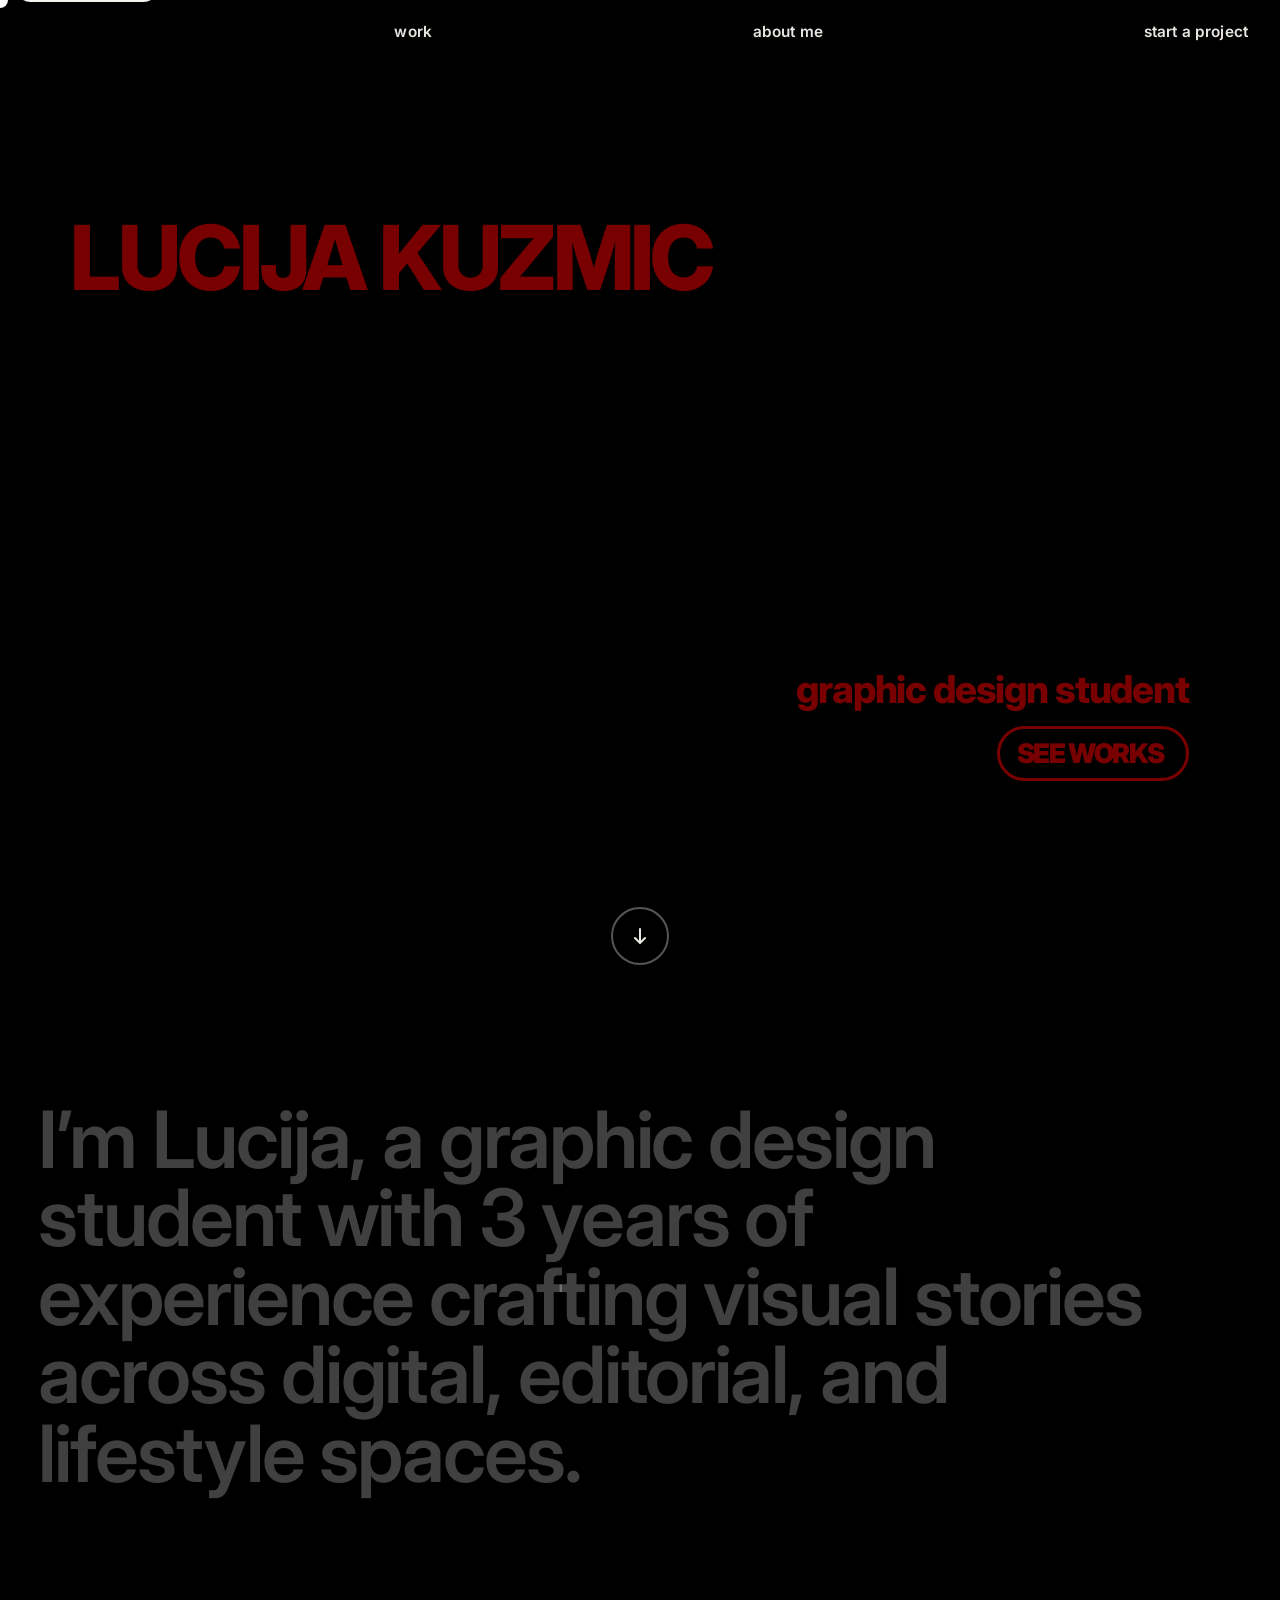
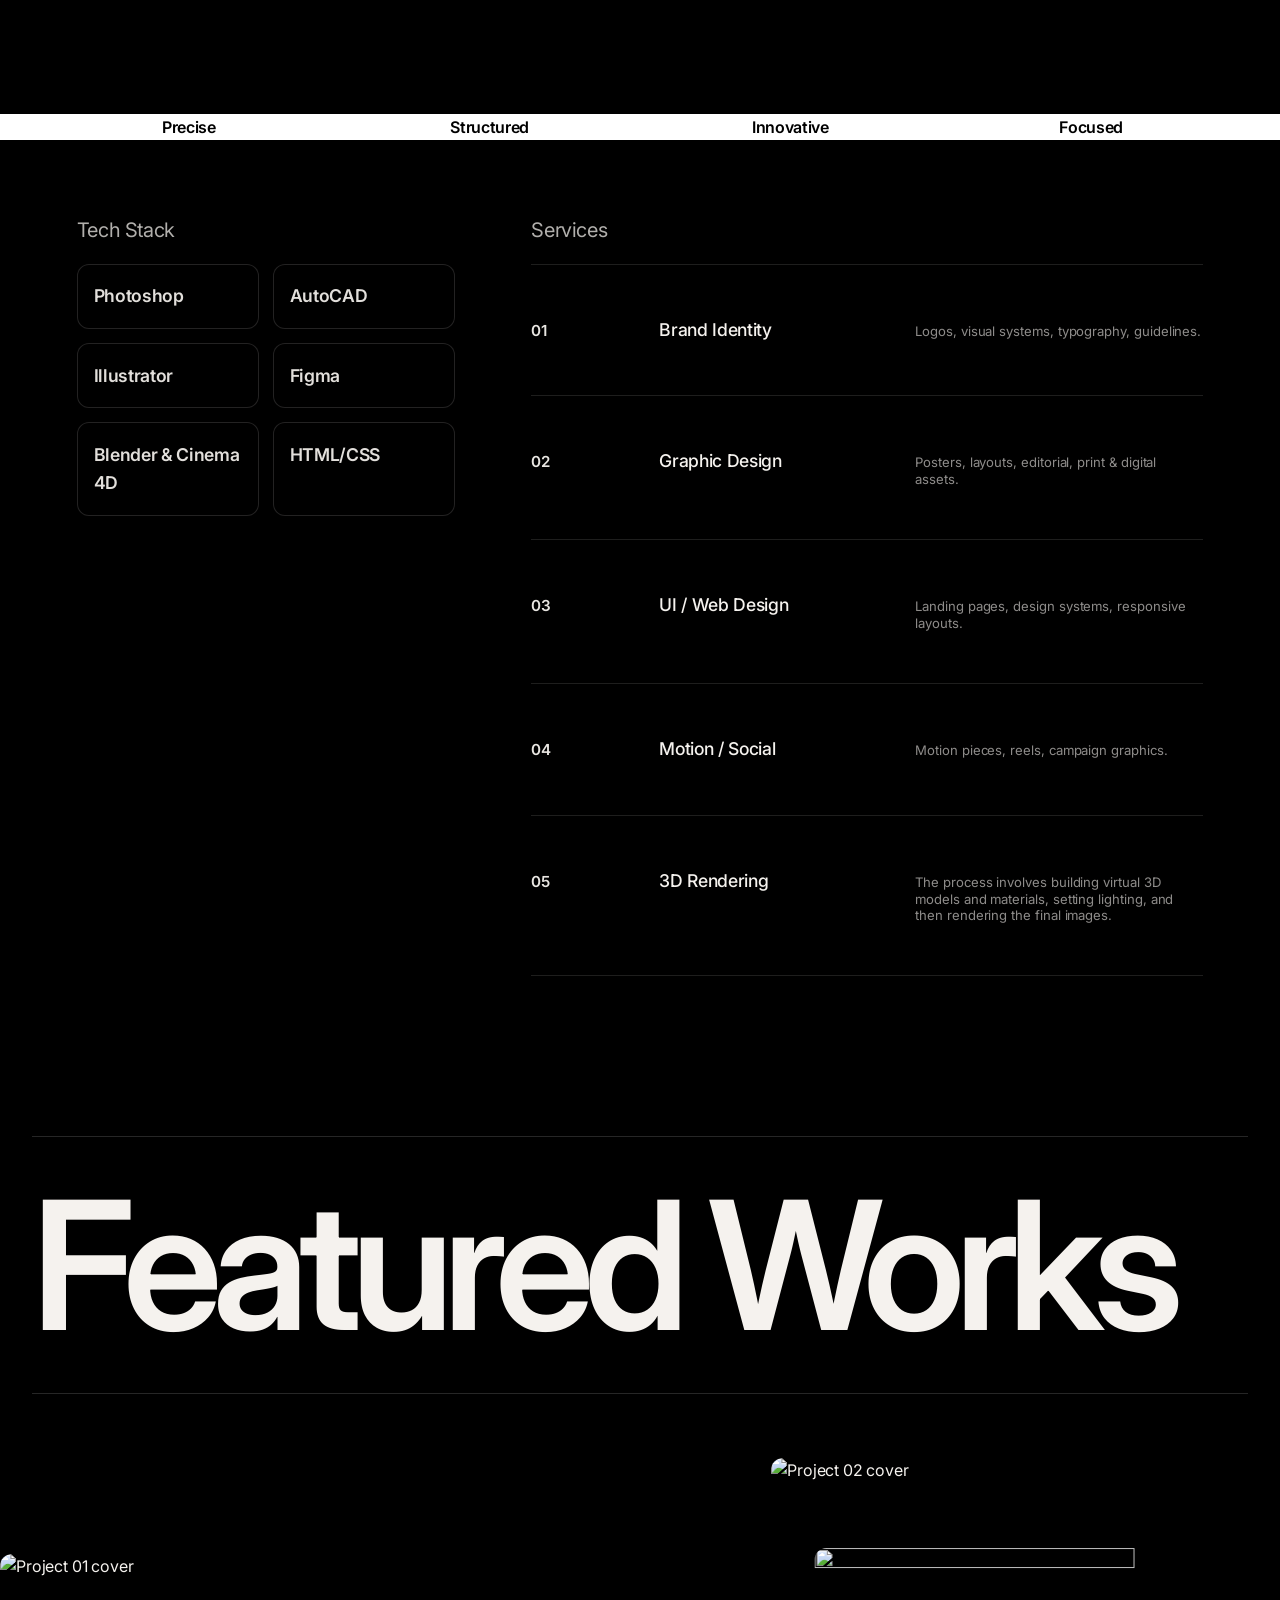
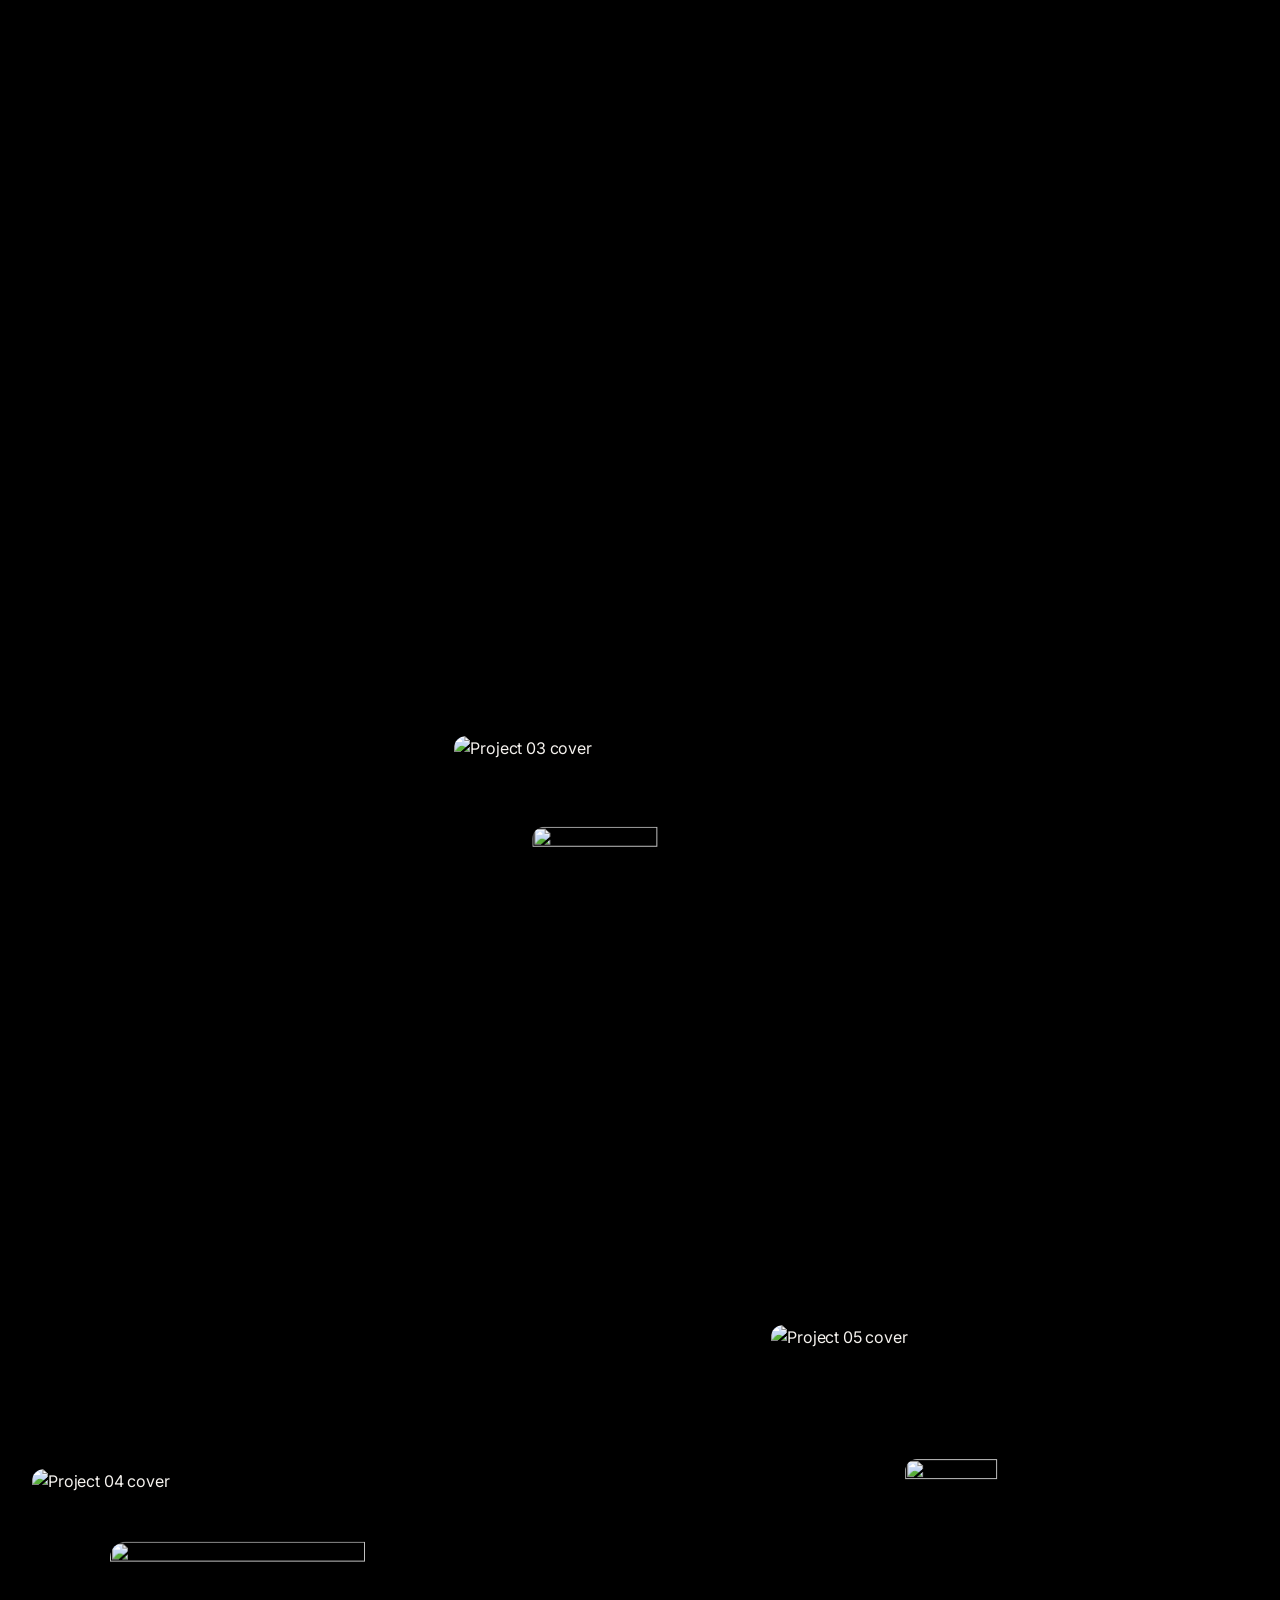
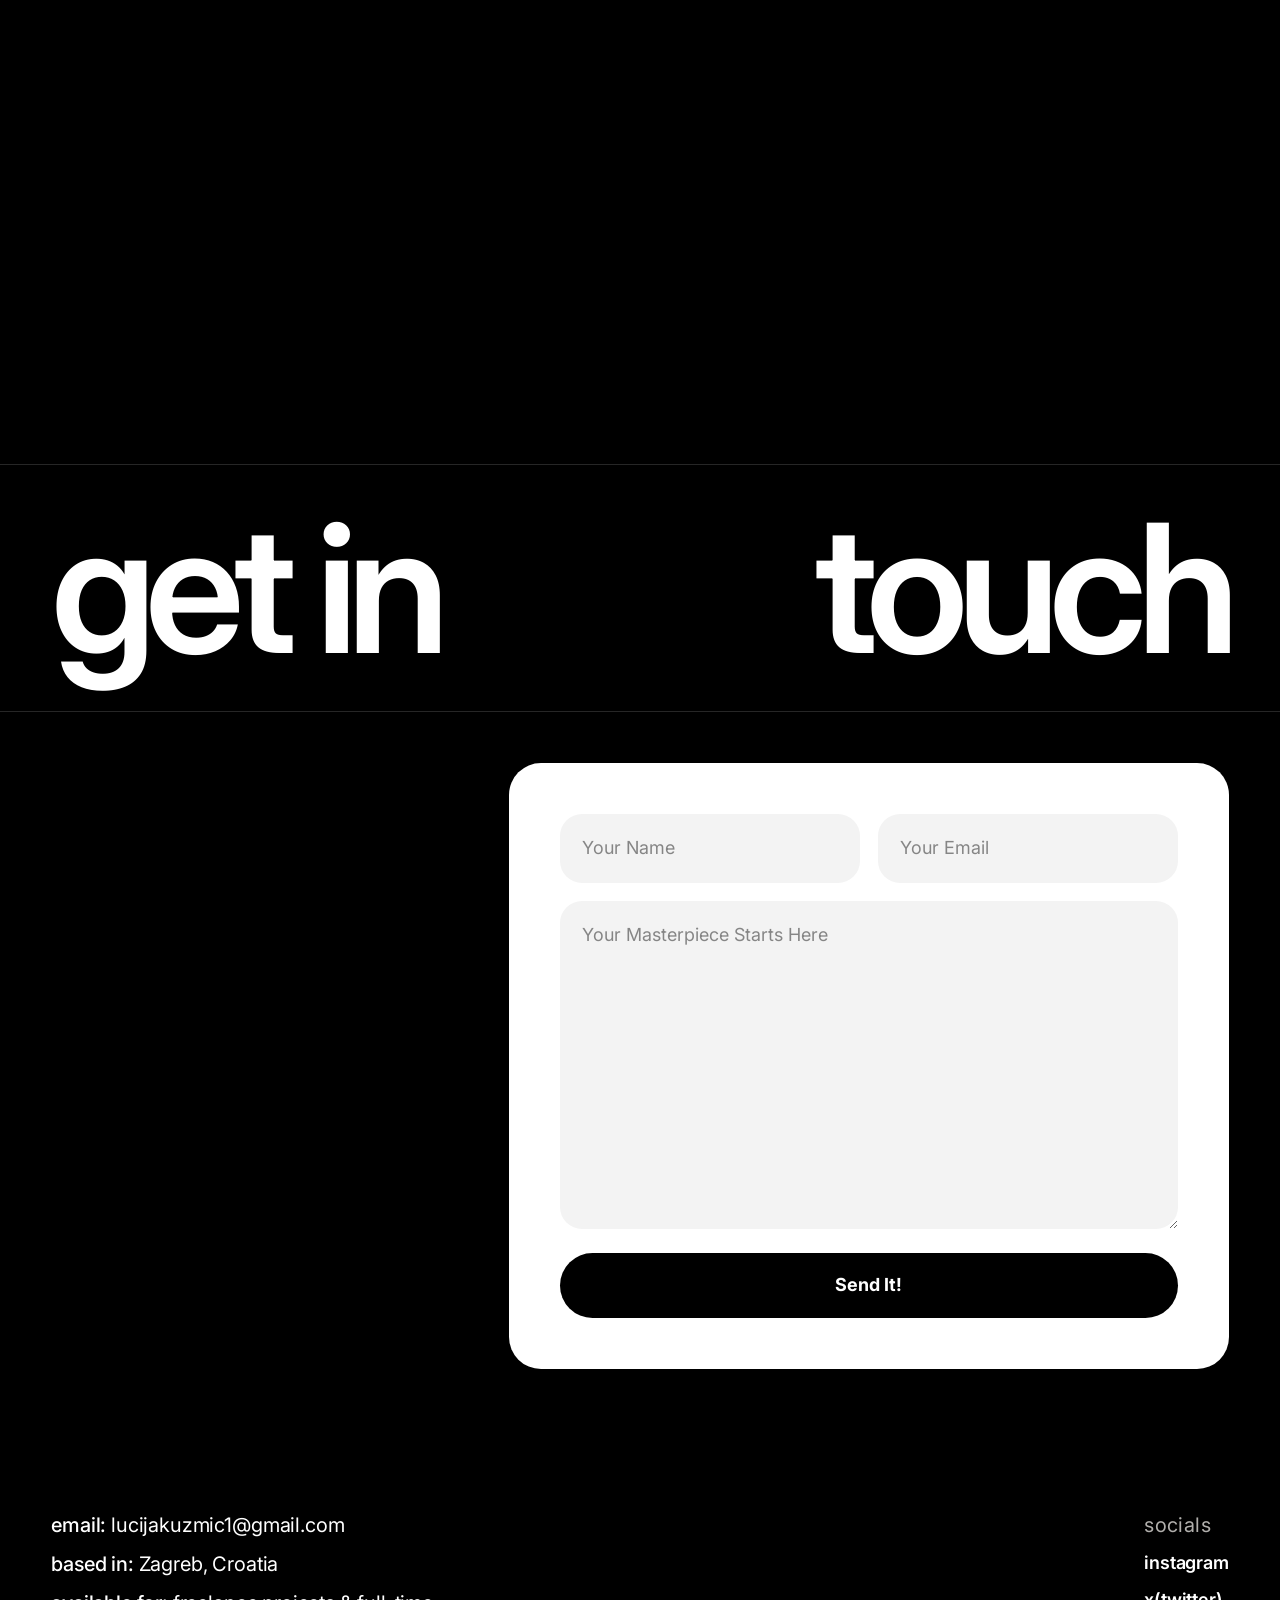
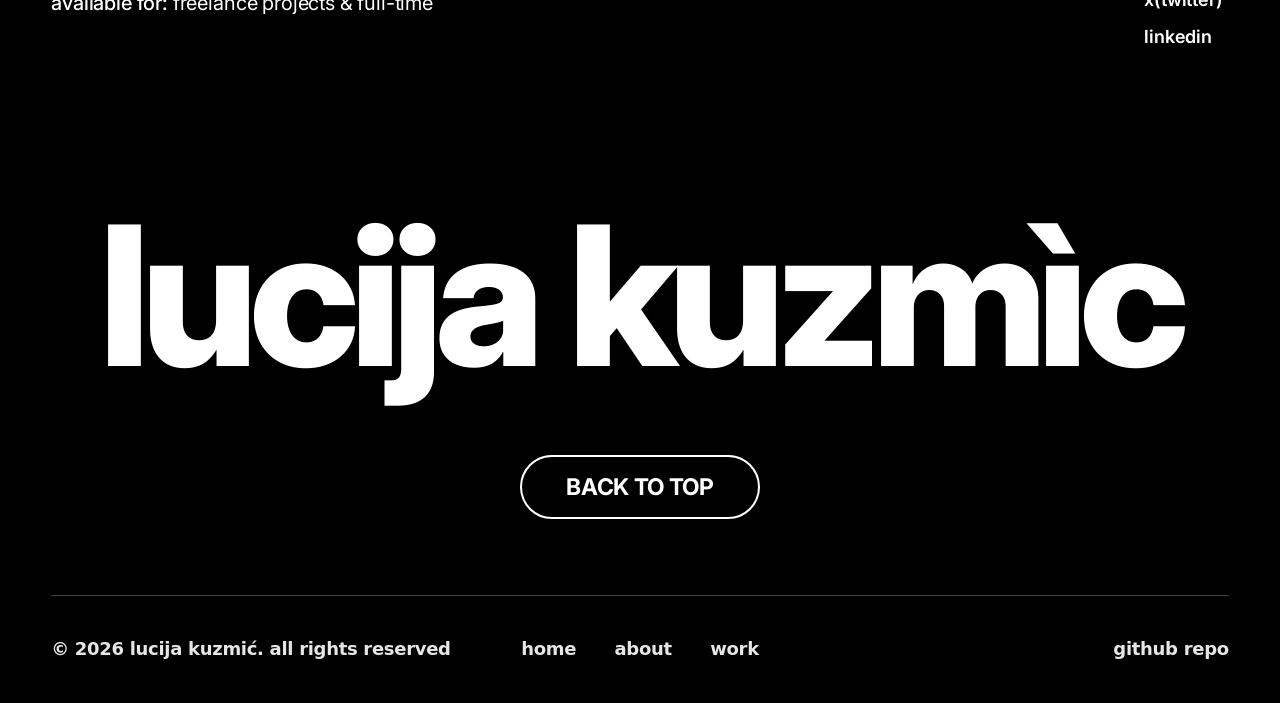
==== commit 3e4b0bbd: "update index.html and base.css" ====
--- a/index.html
+++ b/index.html
@@ -635,5 +635,14 @@
         });
       }
     </script>
+    <div class="cursor-dot" aria-hidden="true"></div>
+    <script>
+      const dot = document.querySelector(".cursor-dot");
+
+      window.addEventListener("mousemove", (e) => {
+        dot.style.left = e.clientX + "px";
+        dot.style.top = e.clientY + "px";
+      });
+    </script>
   </body>
 </html>
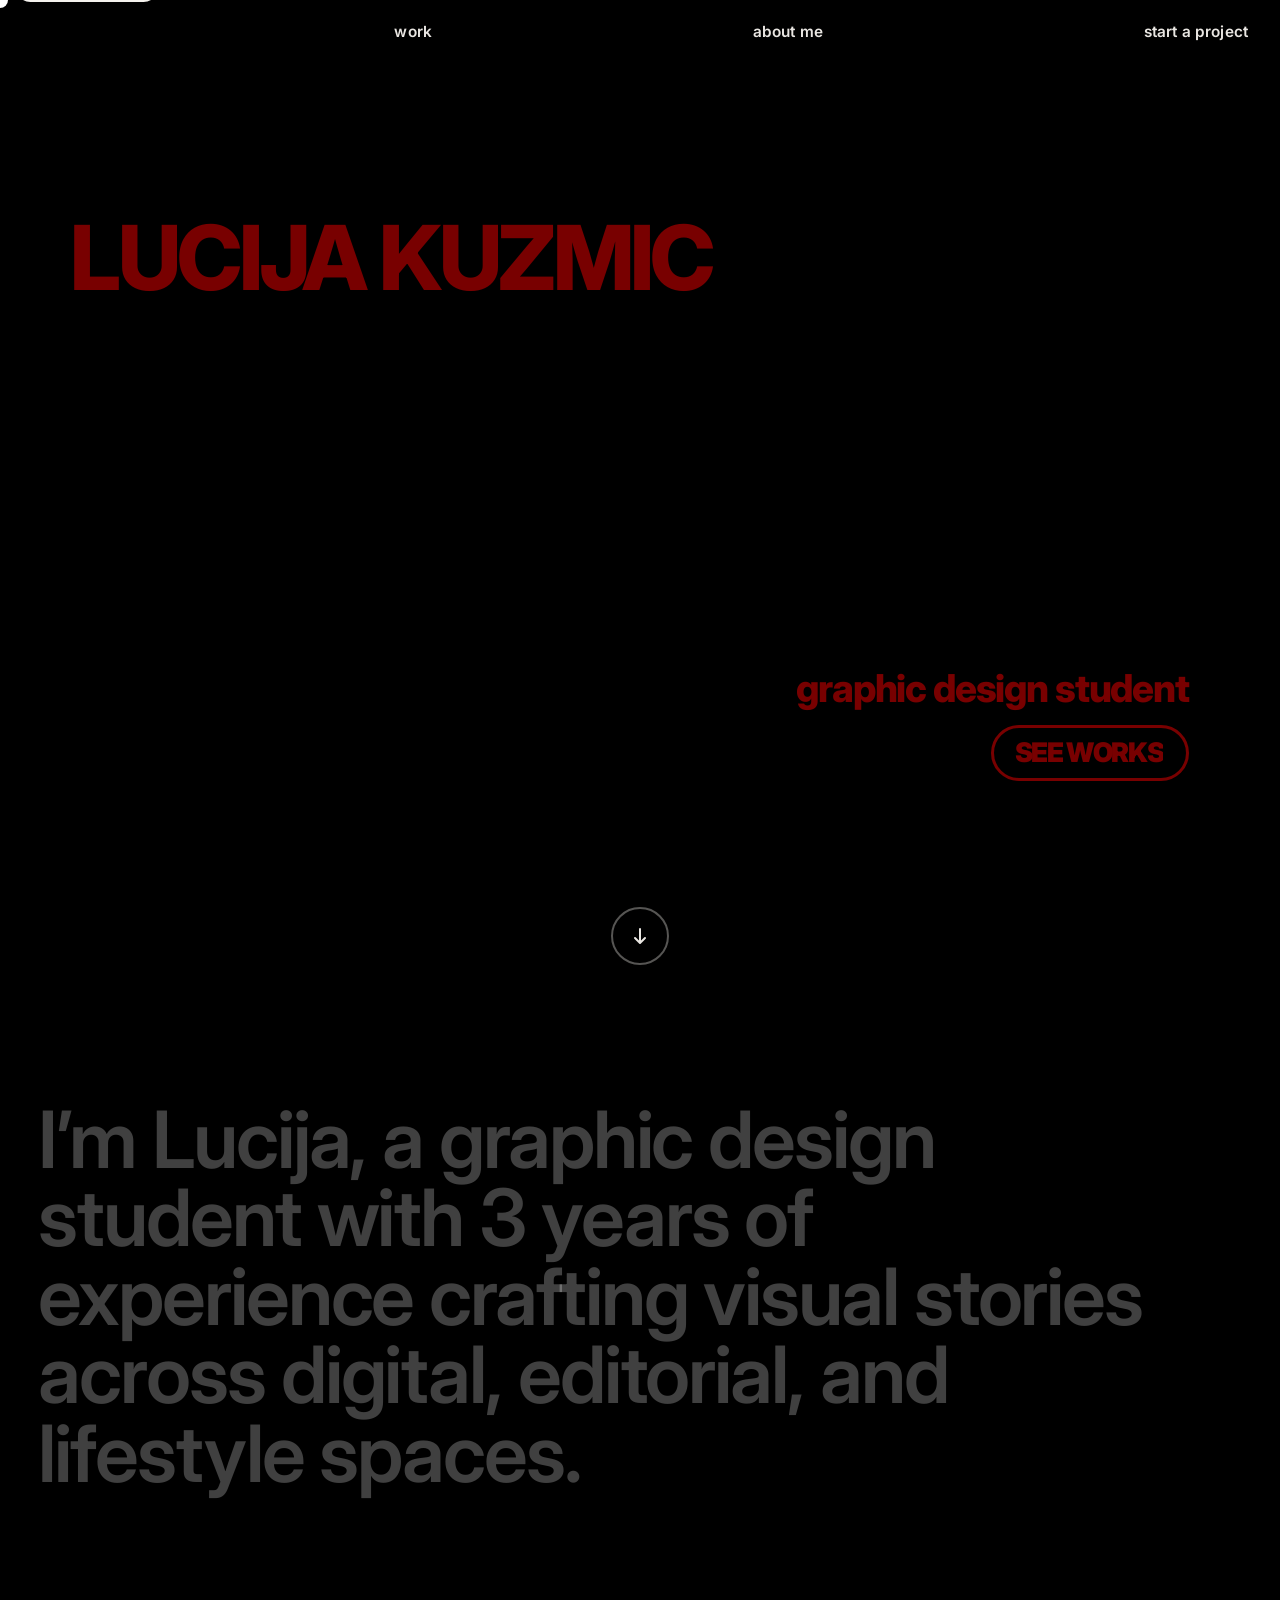
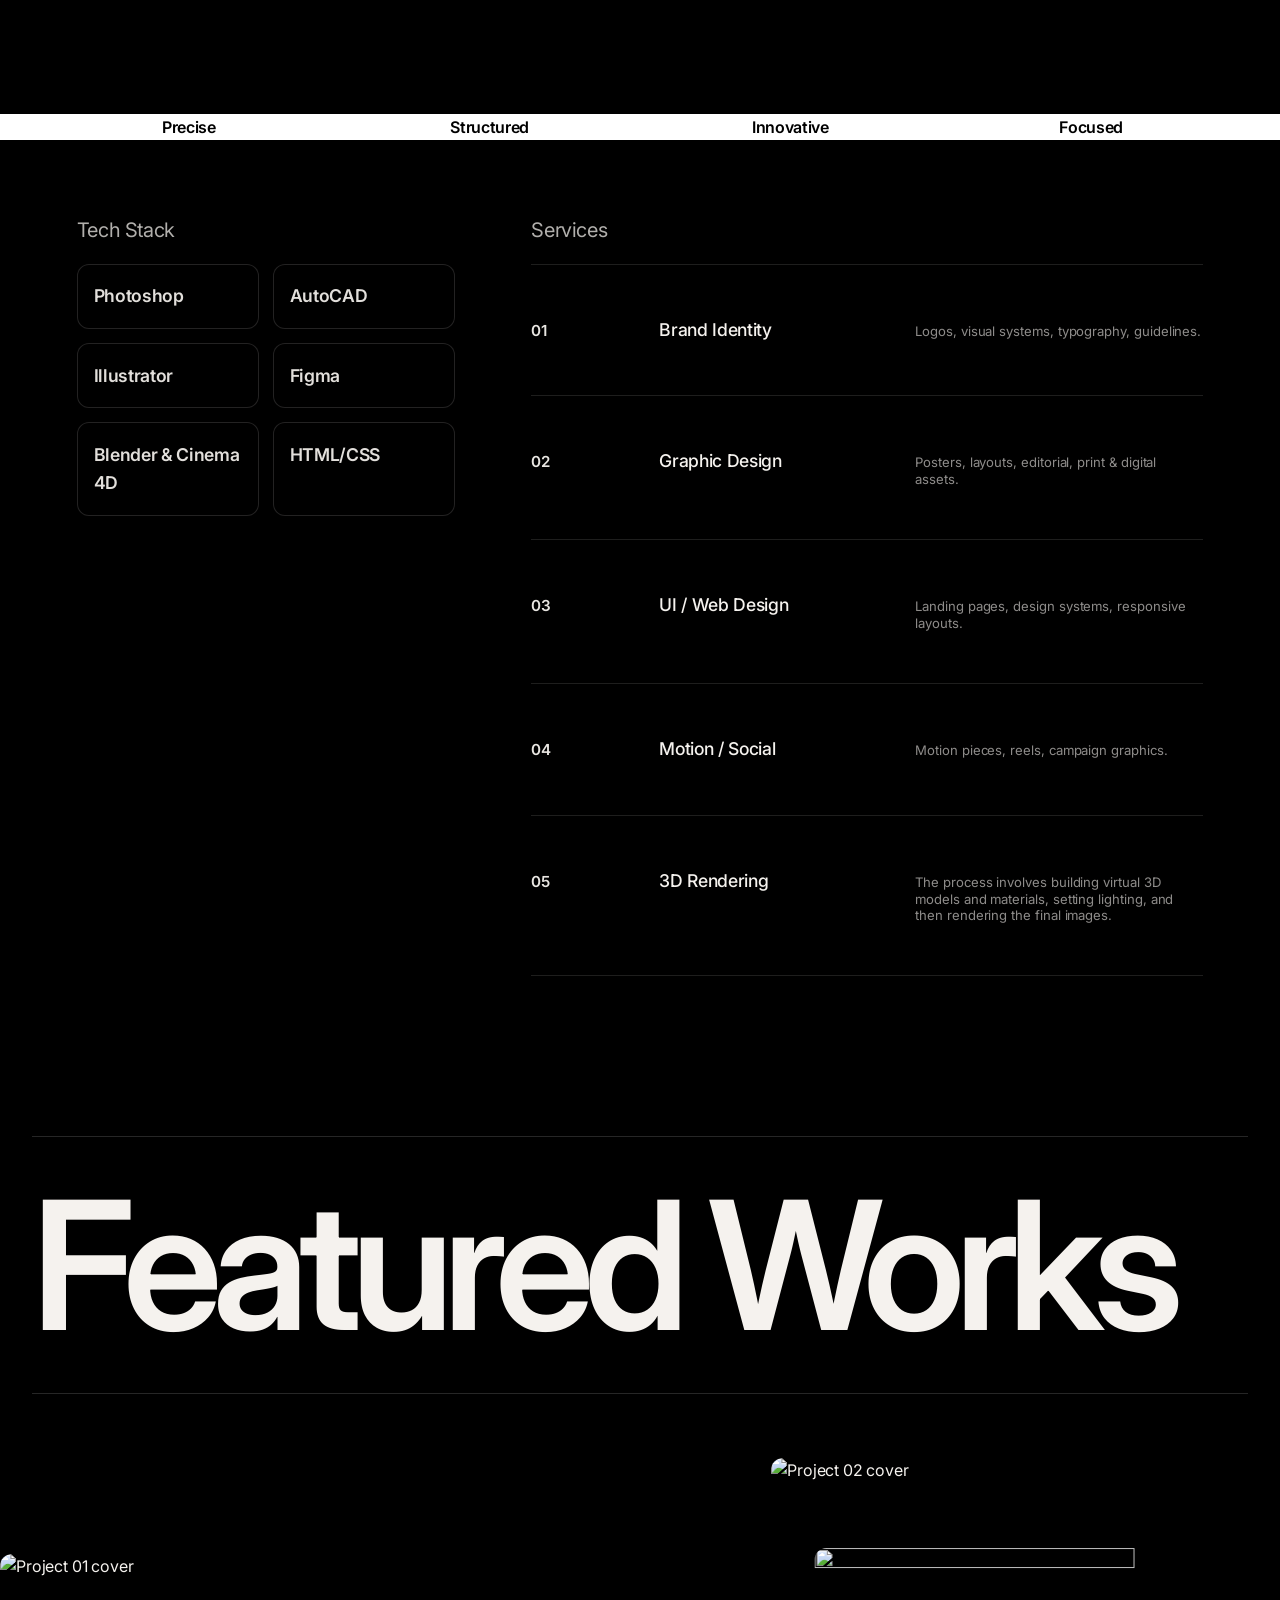
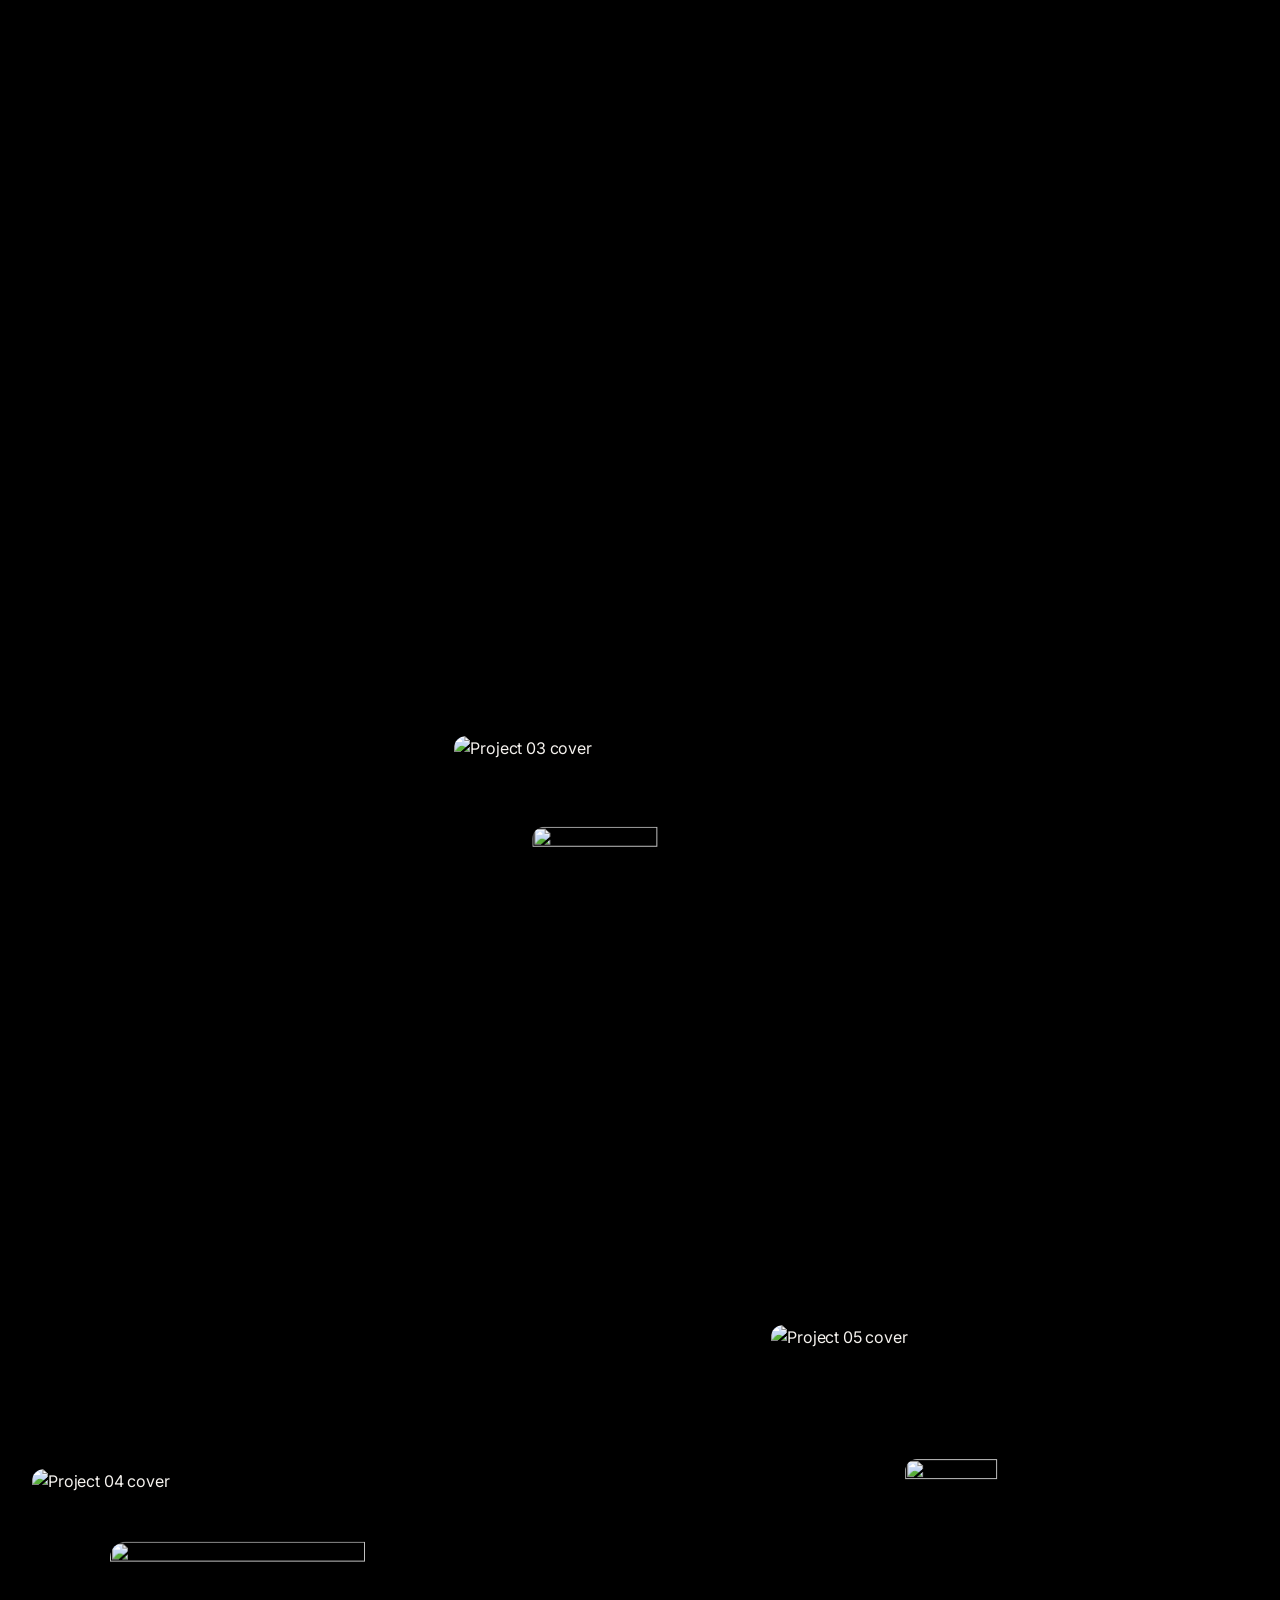
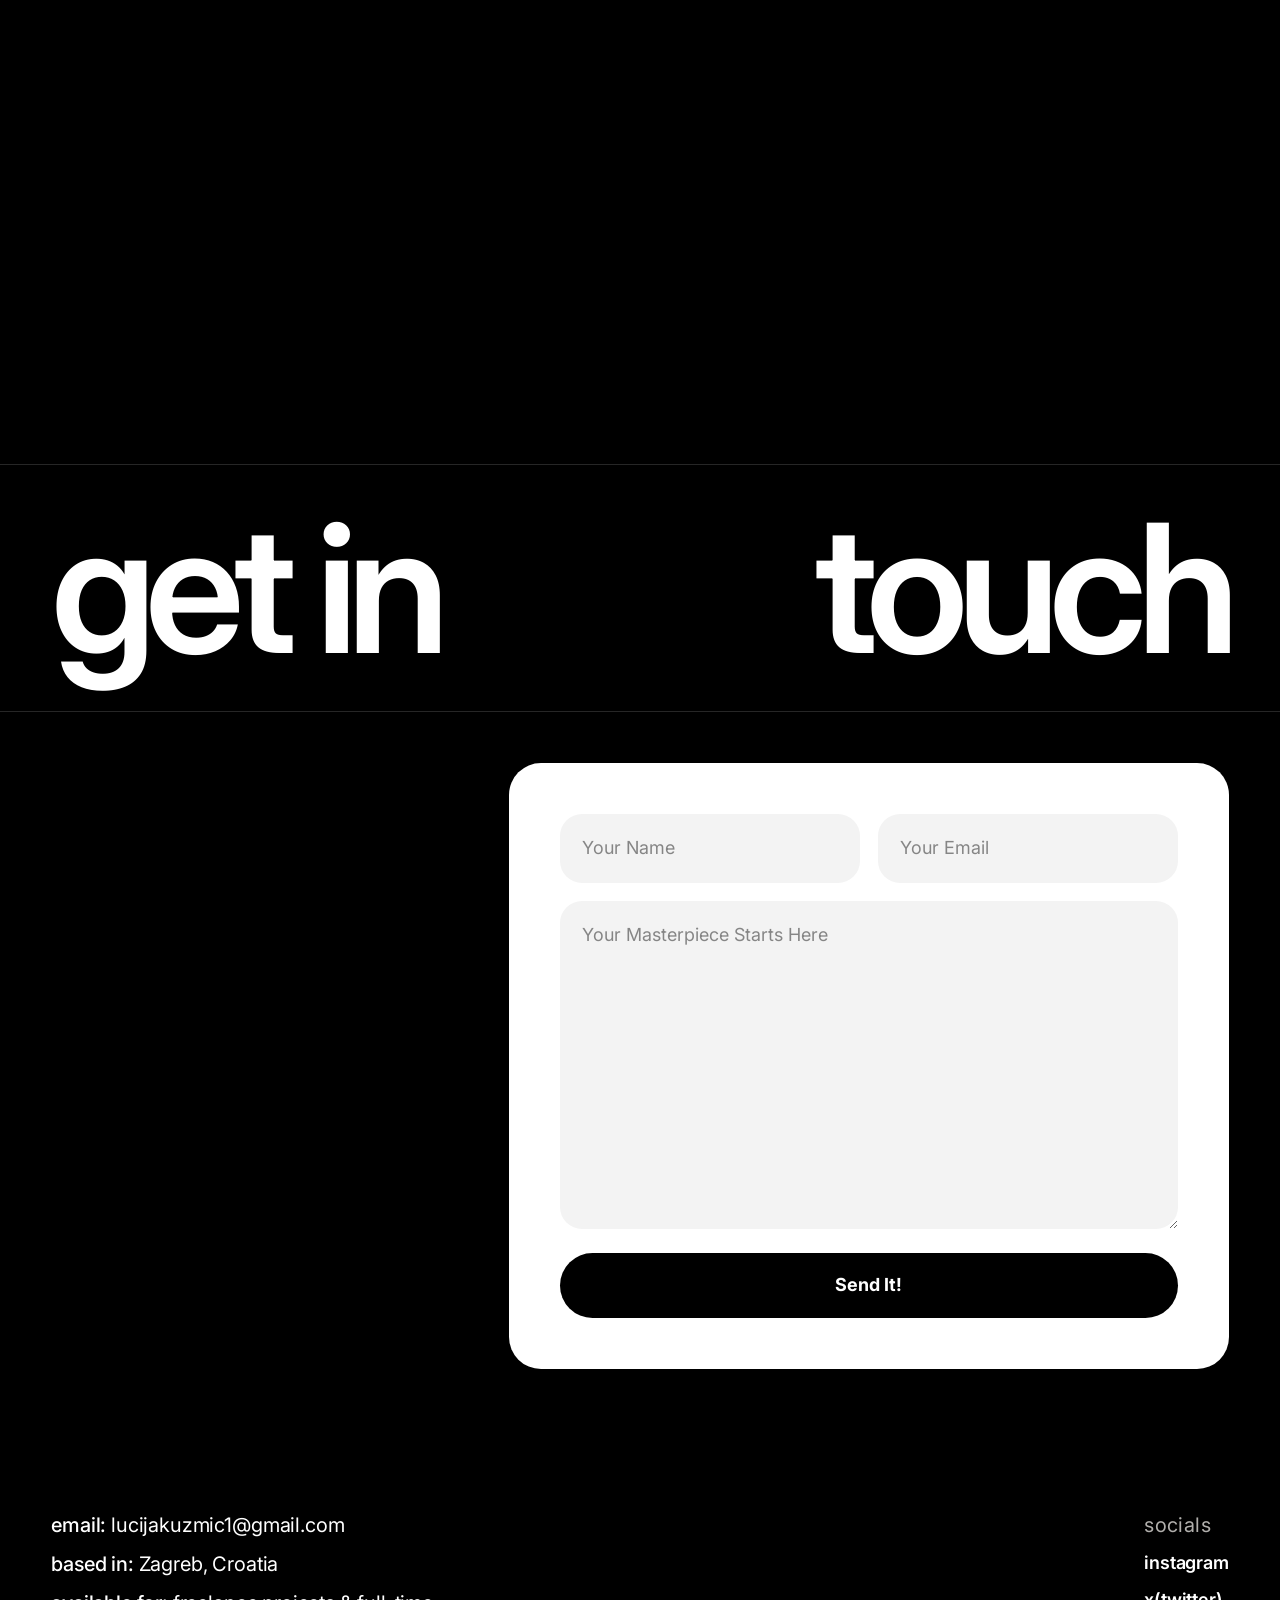
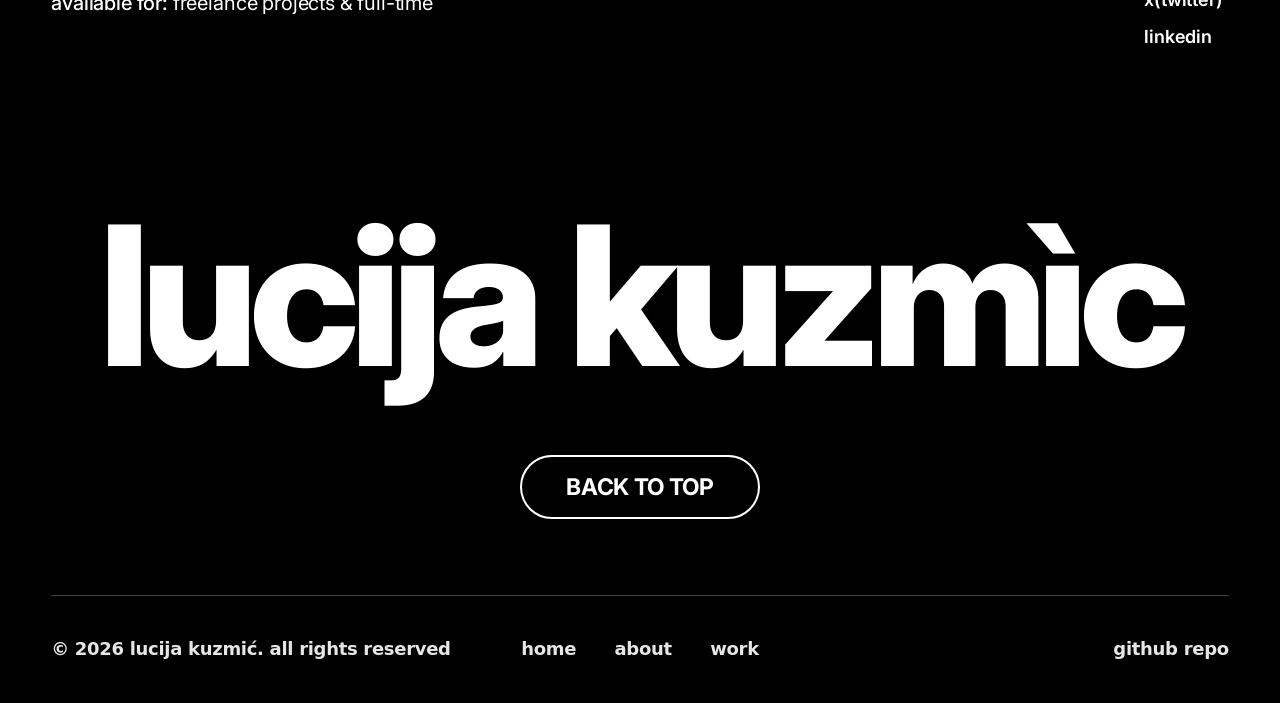
==== commit b37e8356: "add plan11.md update index.html and layout.css" ====
--- a/index.html
+++ b/index.html
@@ -43,7 +43,11 @@
               <div class="hero-right">
                 <p class="hero-intro">graphic design student</p>
 
-                <a href="#projects" class="btn-outline">SEE WORKS</a>
+                <a href="#projects" class="btn-outline">
+                  <span class="btn-text">
+                    <span class="btn-roll"> SEE WORKS</span>
+                  </span></a
+                >
               </div>
             </div>
           </div>
@@ -644,5 +648,46 @@
         dot.style.top = e.clientY + "px";
       });
     </script>
+    <script>
+      const btnRoll = document.querySelector(".btn-outline .btn-roll");
+      if (btnRoll) {
+        const text = btnRoll.textContent;
+        btnRoll.textContent = "";
+
+        [...text].forEach((ch, i) => {
+          const span = document.createElement("span");
+          span.className = "char";
+          span.style.setProperty("--i", i);
+          span.innerHTML = ch === " " ? "&nbsp;" : ch;
+          btnRoll.appendChild(span);
+        });
+      }
+    </script>
+    <script>
+      const btn = document.querySelector(".btn-outline");
+
+      if (btn) {
+        let resetTimeout;
+
+        btn.addEventListener("mouseenter", () => {
+          clearTimeout(resetTimeout);
+
+          // allow replay
+          btn.classList.remove("is-filled");
+
+          // lock end state after animation finishes
+          resetTimeout = setTimeout(() => {
+            btn.classList.add("is-filled");
+          }, 520); // match .char transition duration
+        });
+
+        btn.addEventListener("mouseleave", () => {
+          // reset back to red after a short pause
+          resetTimeout = setTimeout(() => {
+            btn.classList.remove("is-filled");
+          }, 350);
+        });
+      }
+    </script>
   </body>
 </html>
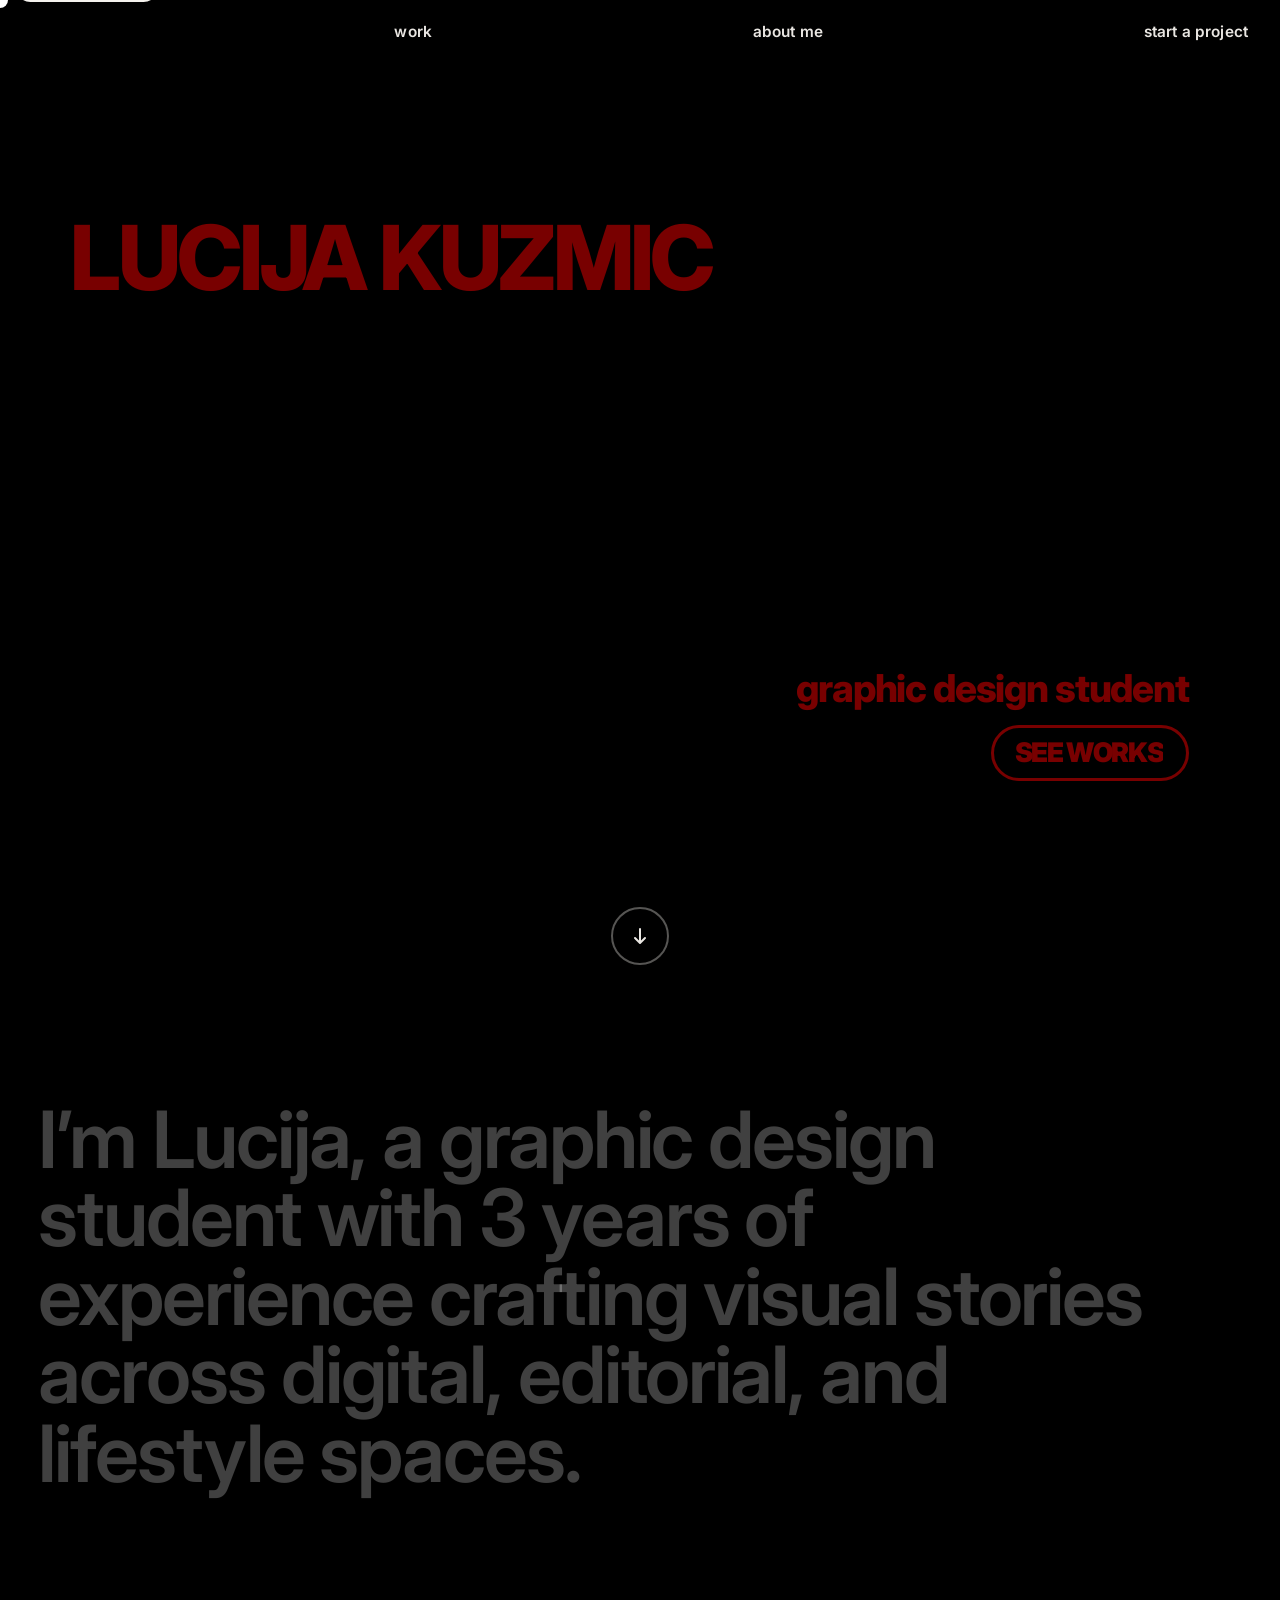
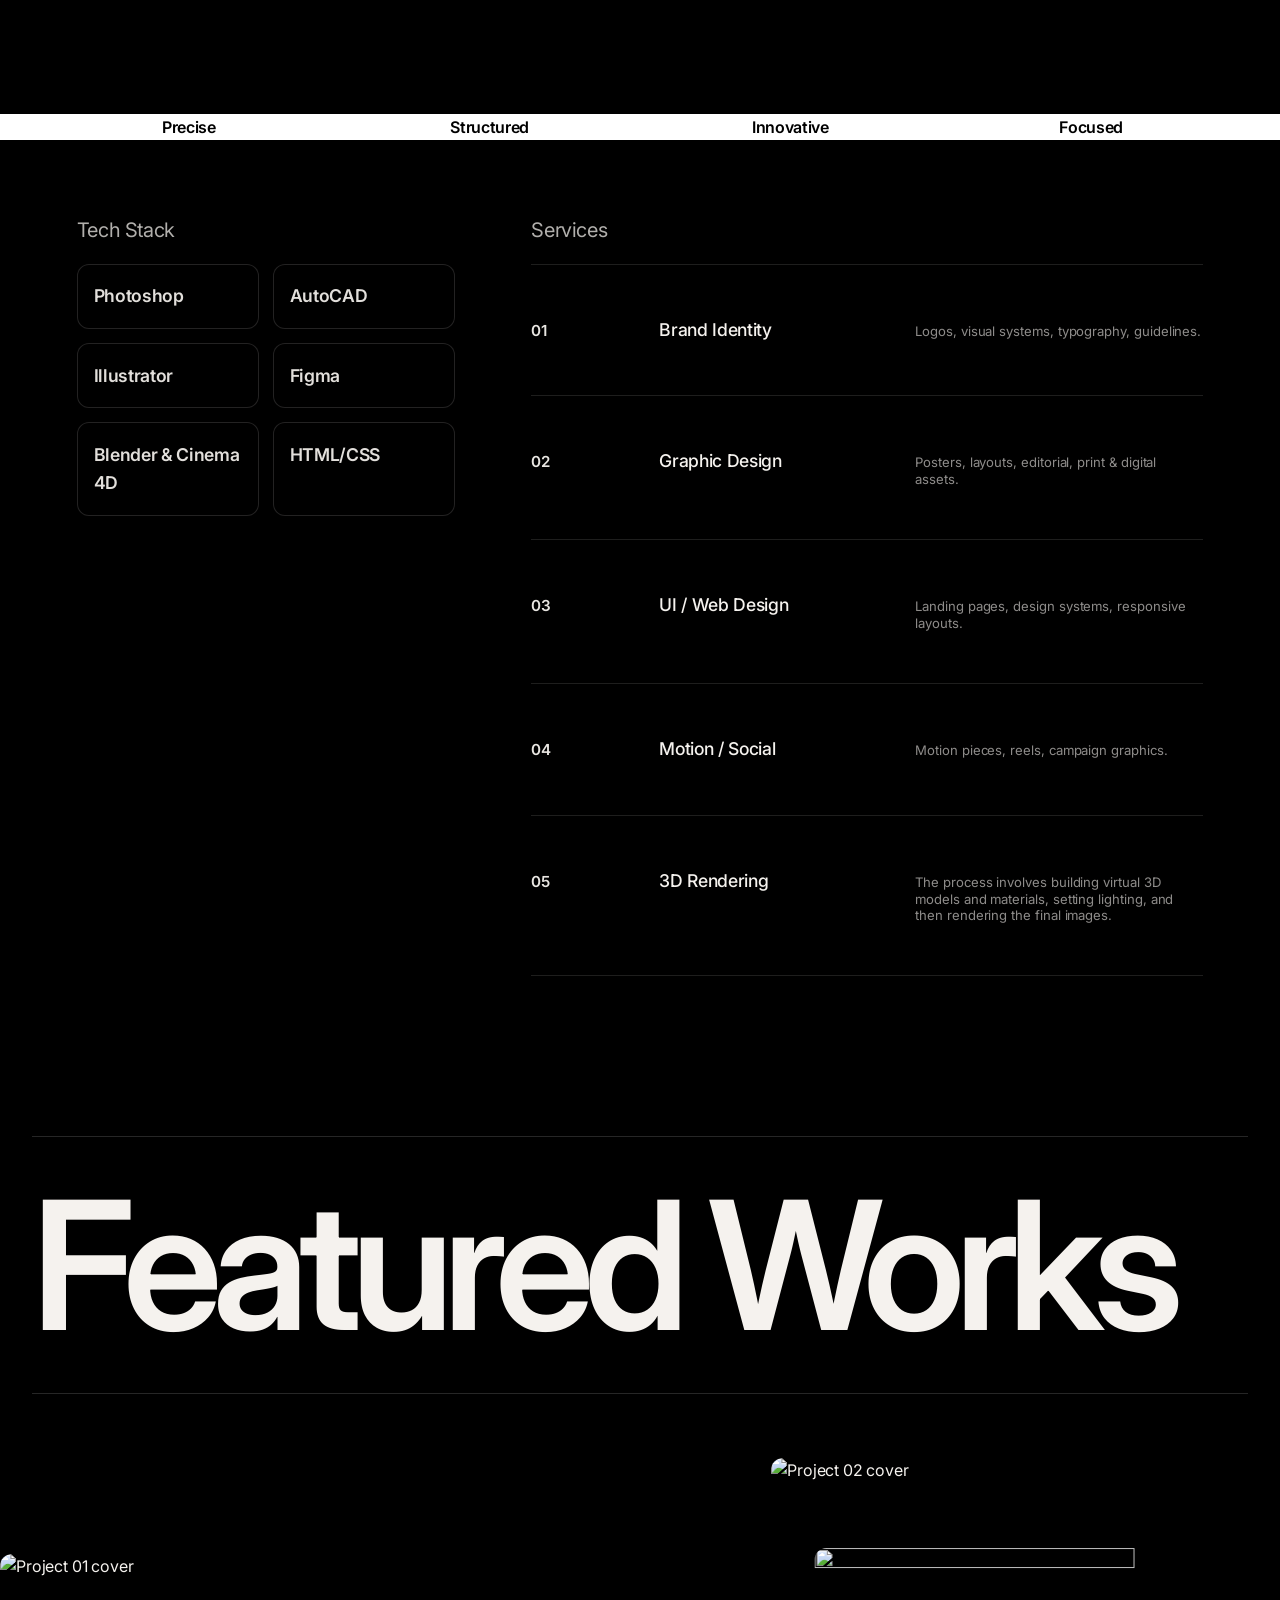
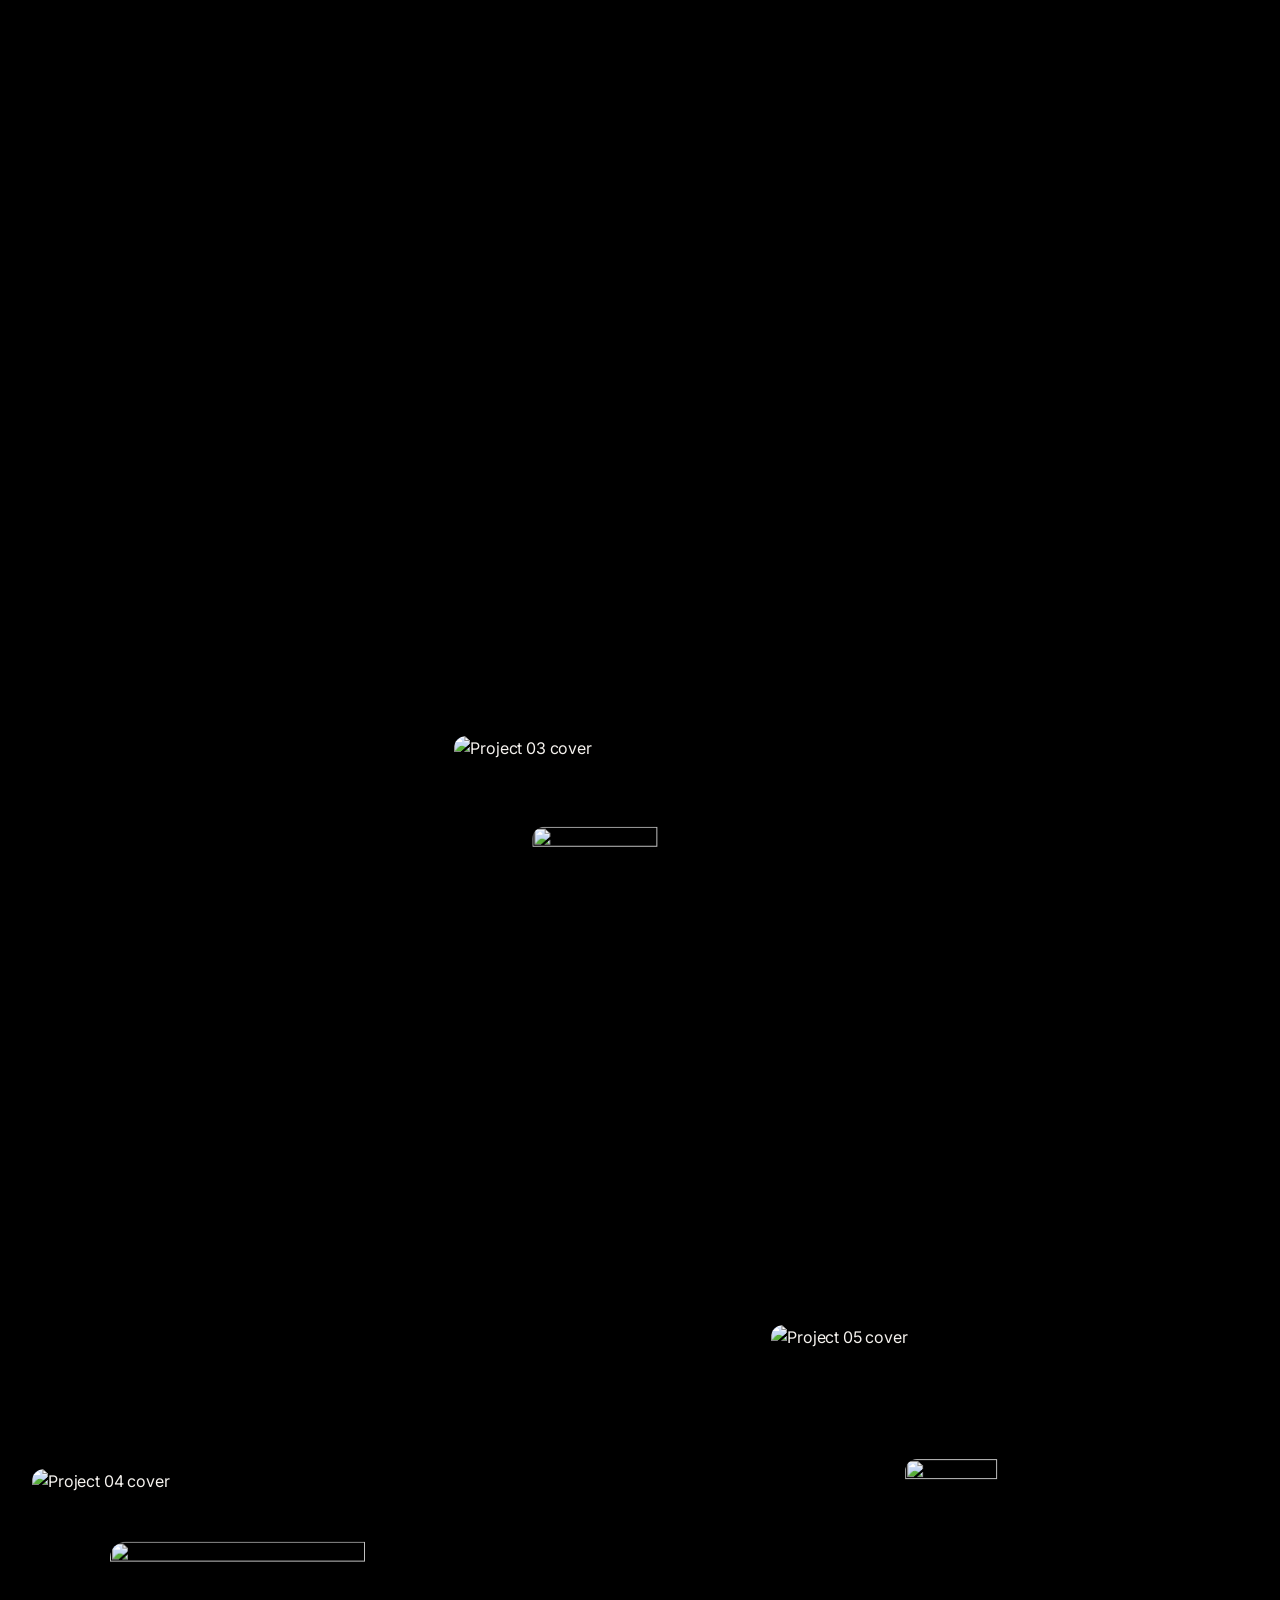
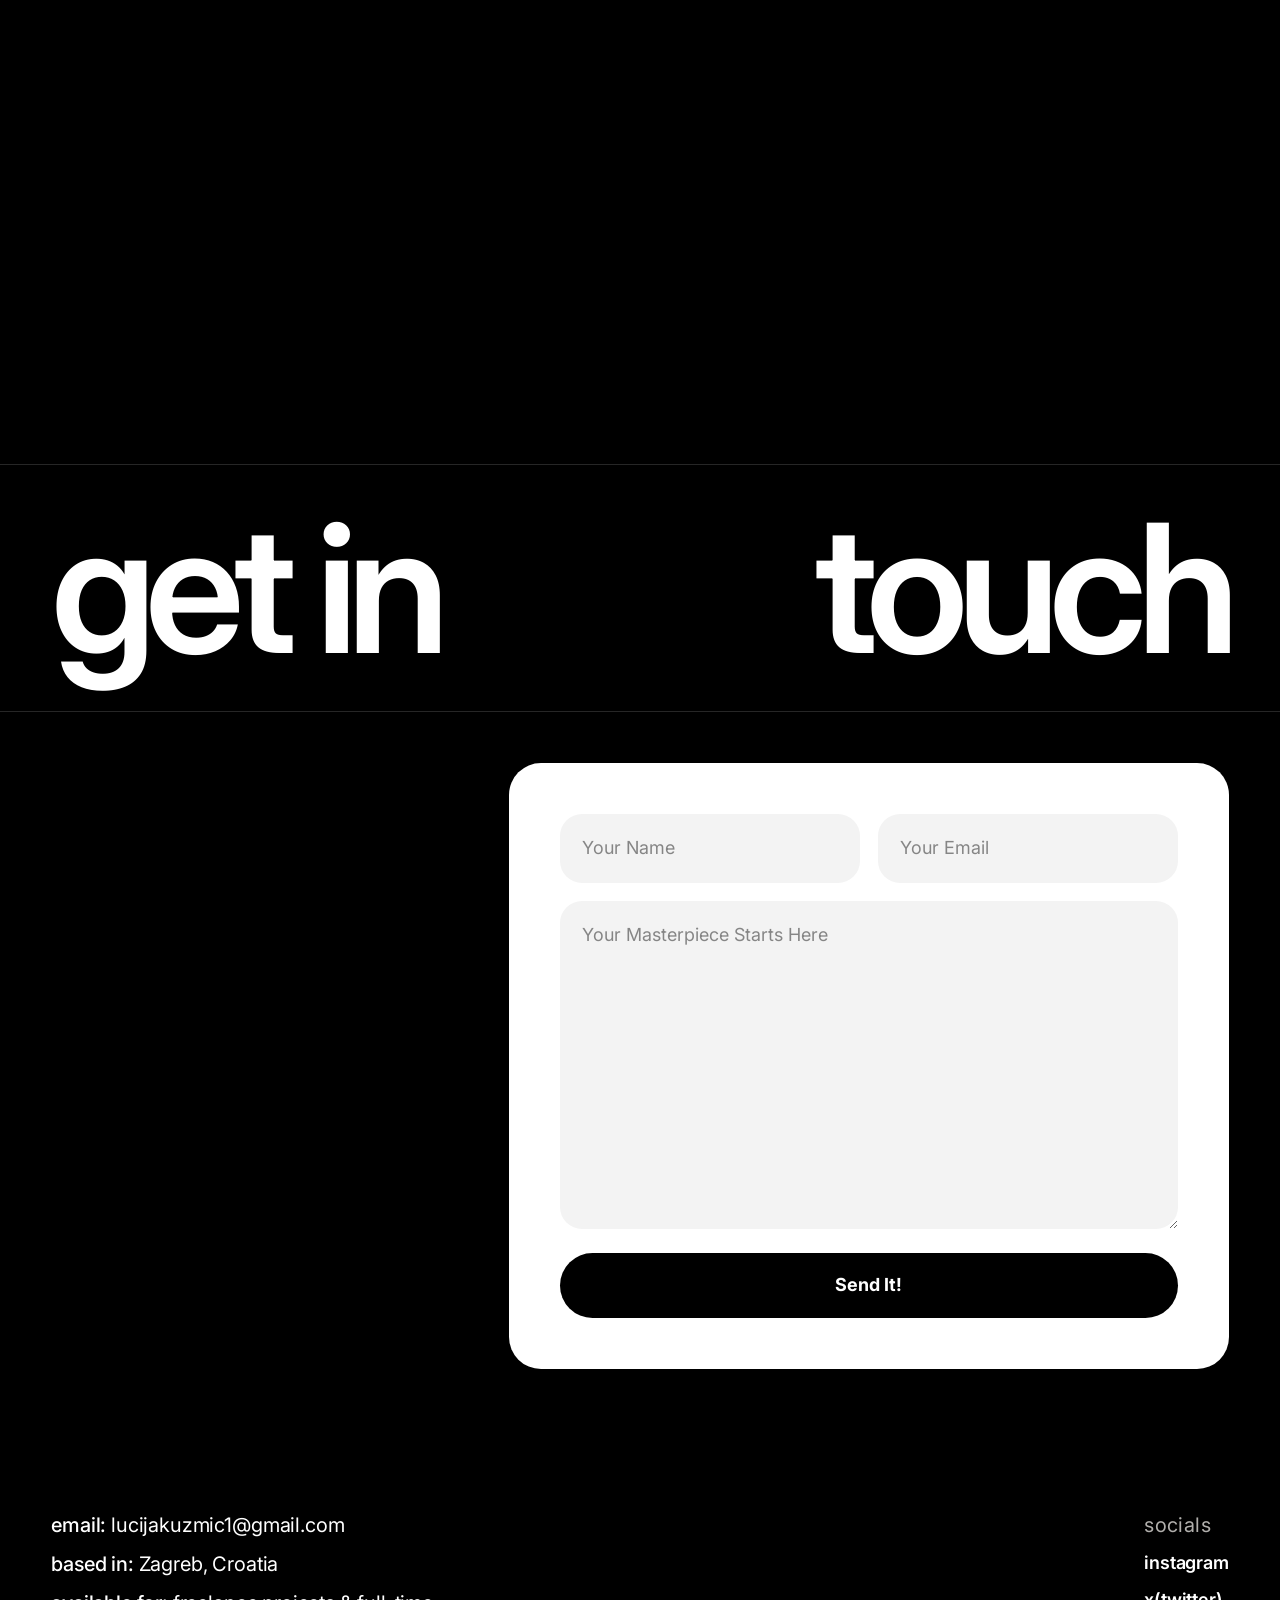
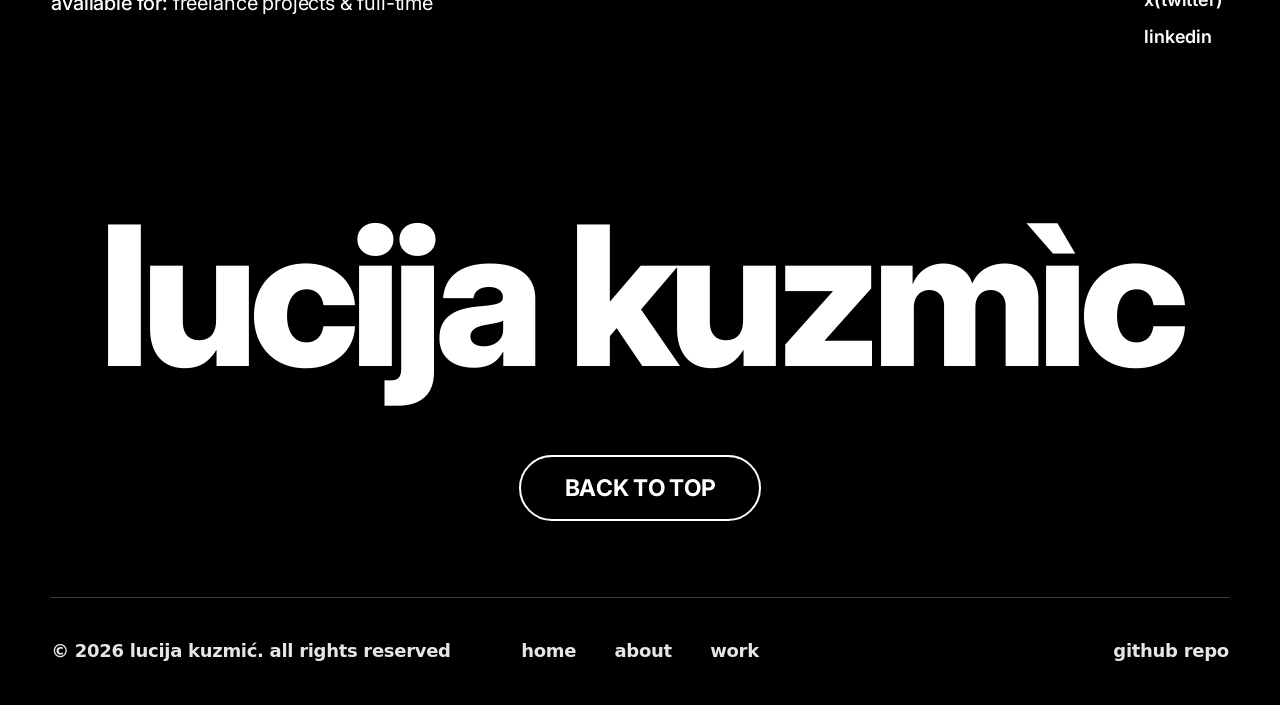
==== commit b3e20b70: "update index.html components.css and layout.css" ====
--- a/index.html
+++ b/index.html
@@ -467,7 +467,9 @@
           <span>lucija kuzmìc</span>
         </div>
         <div class="contact-stack__backToTop">
-          <a href="#top" class="back-to-top-btn">BACK TO TOP</a>
+          <a href="#top" class="back-to-top-btn">
+            <span class="btn-roll">BACK TO TOP</span>
+          </a>
         </div>
       </section>
     </main>
@@ -689,5 +691,31 @@
         });
       }
     </script>
+    <script>
+      function makeRollingText(selector) {
+        const el = document.querySelector(selector);
+        if (!el) return;
+
+        const roll = el.querySelector(".btn-roll");
+        if (!roll) return;
+
+        const text = roll.textContent;
+        roll.textContent = "";
+
+        const chars = [...text];
+        roll.style.setProperty("--chars", chars.length);
+
+        chars.forEach((ch, i) => {
+          const span = document.createElement("span");
+          span.className = "char";
+          span.style.setProperty("--i", i);
+          span.innerHTML = ch === " " ? "&nbsp;" : ch;
+          roll.appendChild(span);
+        });
+      }
+
+      makeRollingText(".btn-outline");
+      makeRollingText(".back-to-top-btn");
+    </script>
   </body>
 </html>
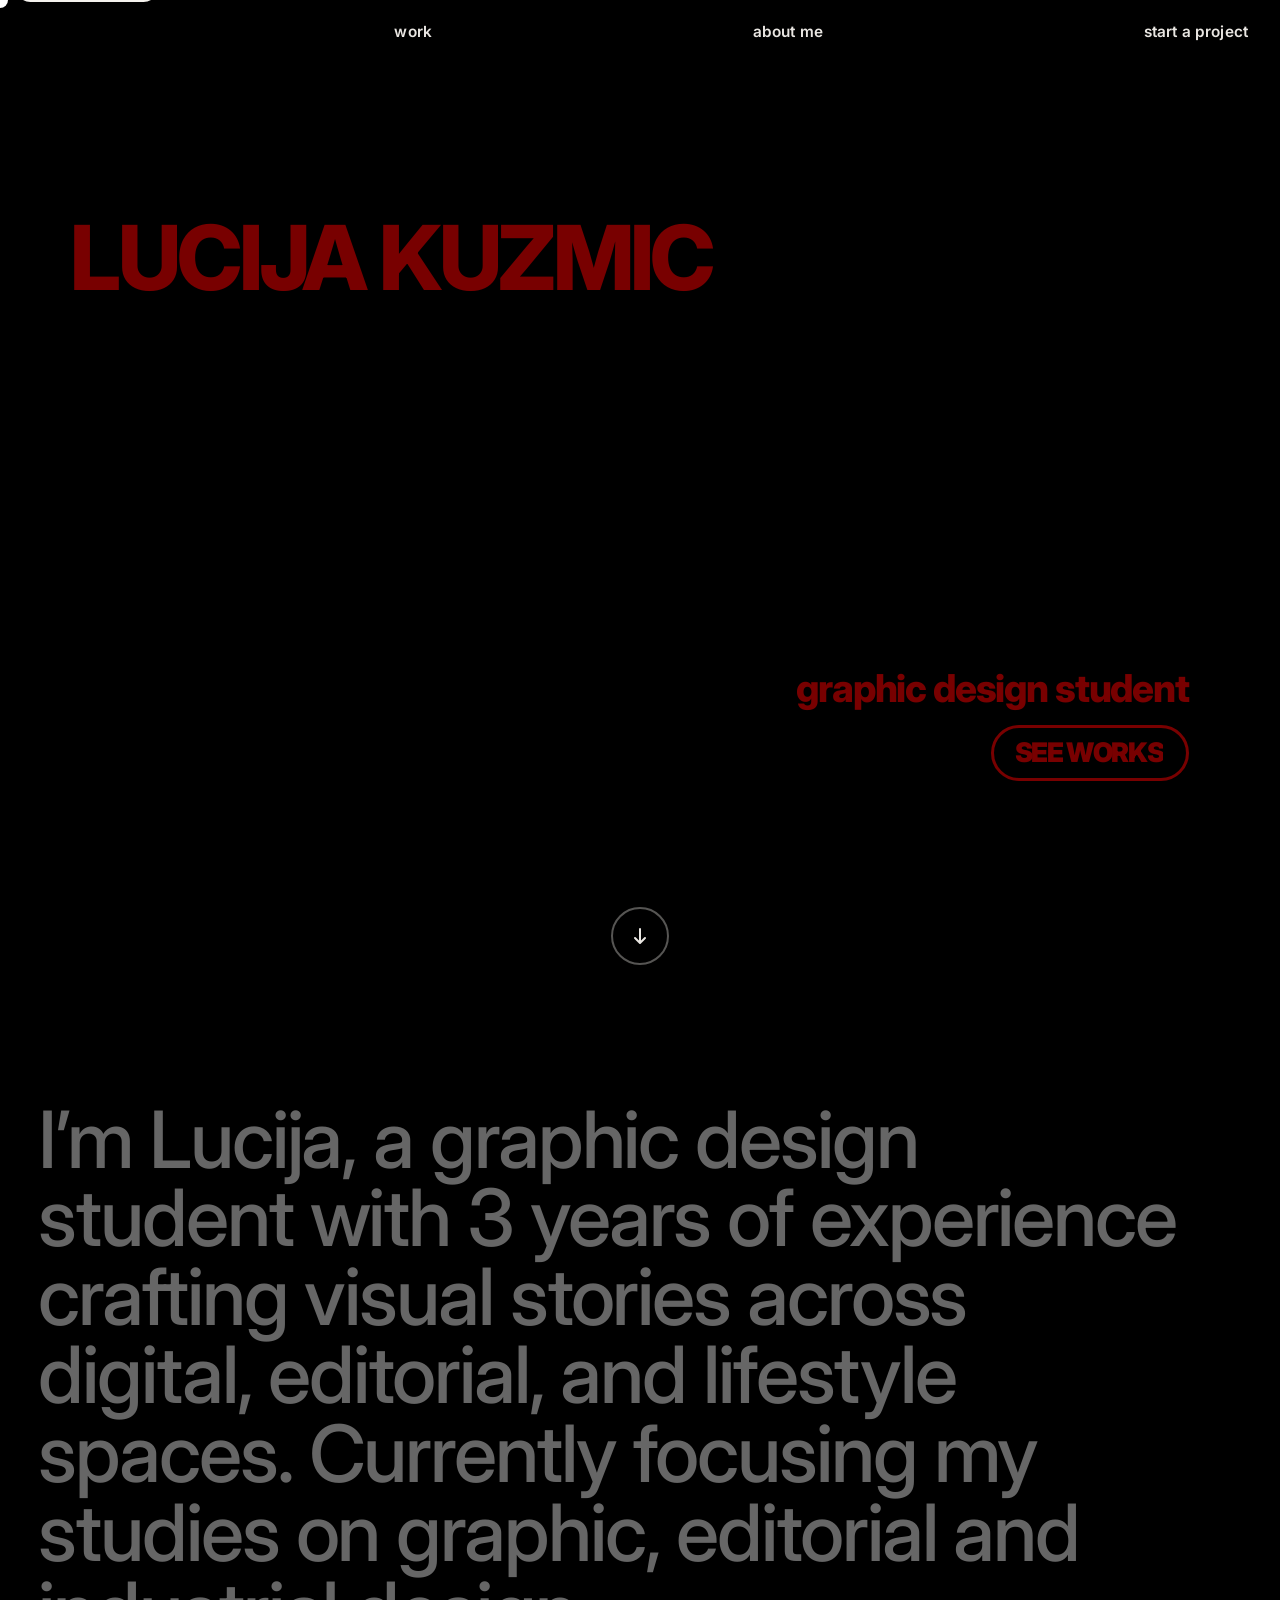
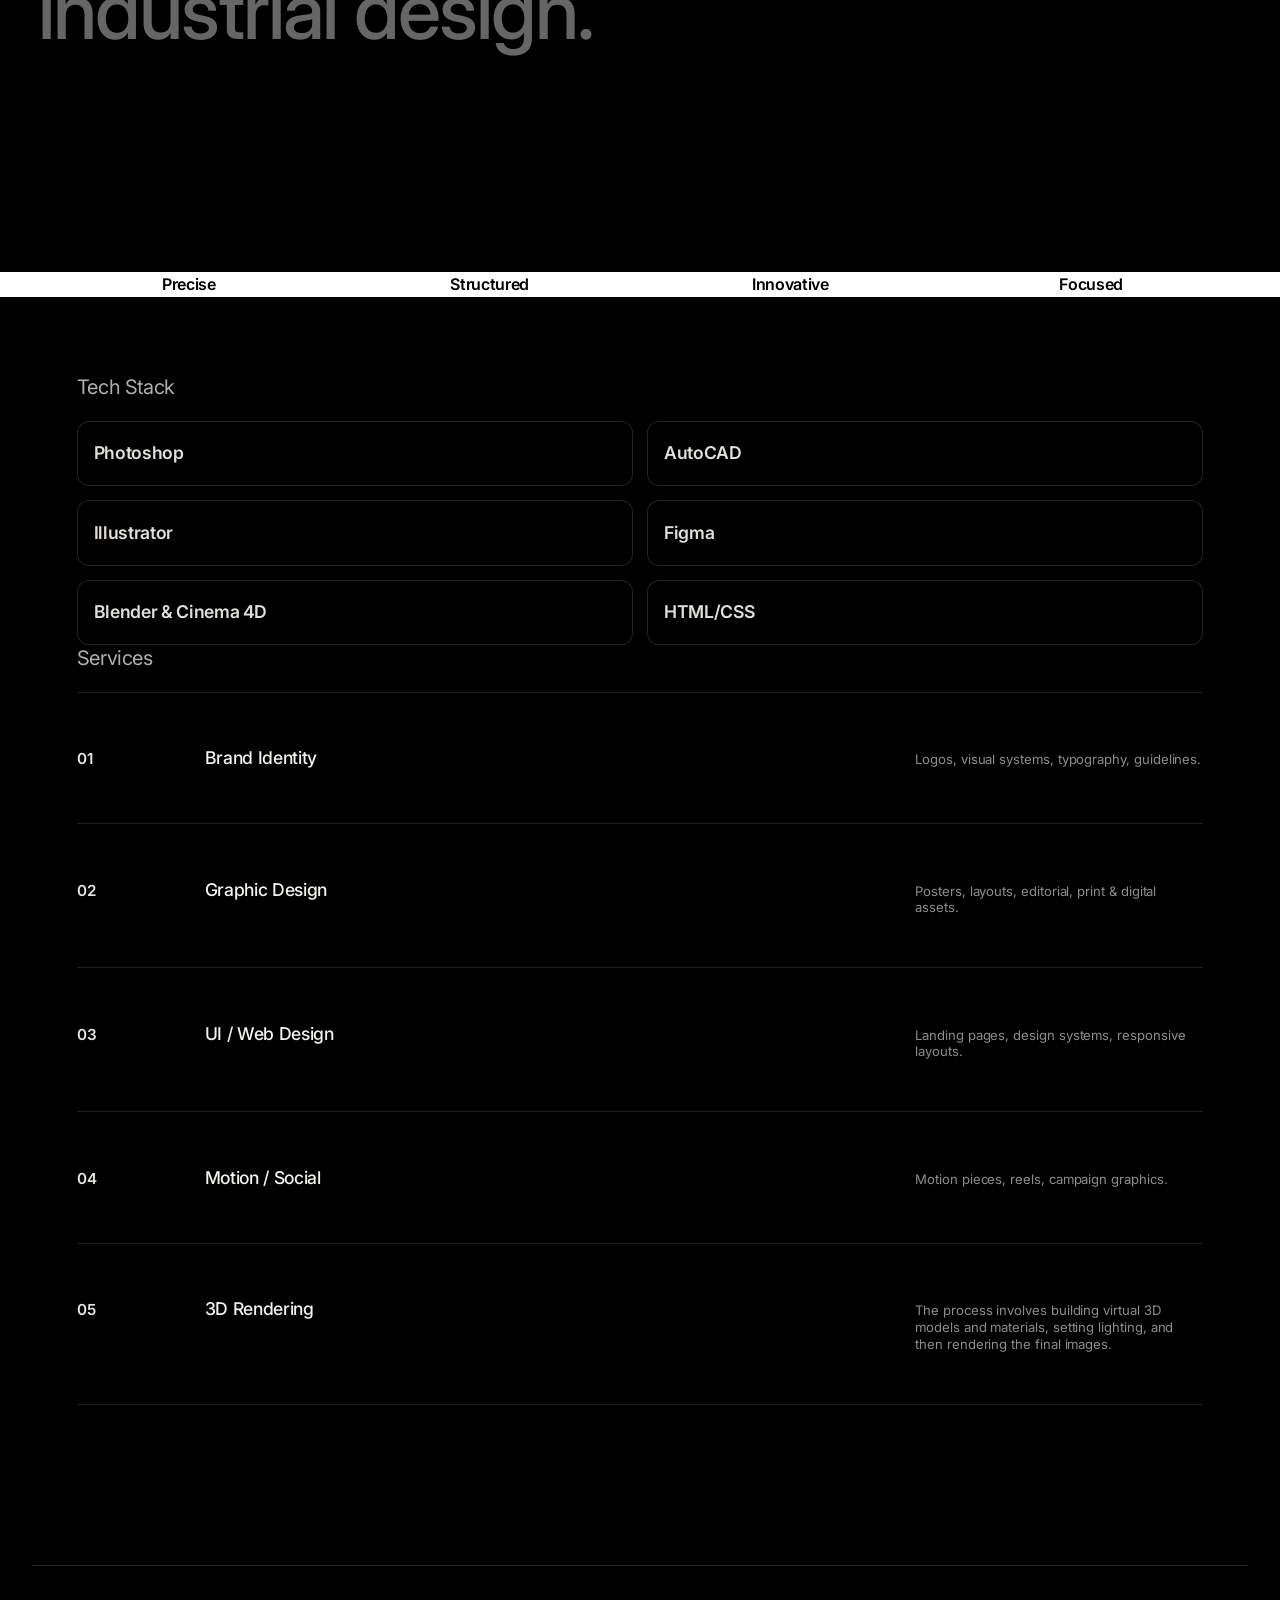
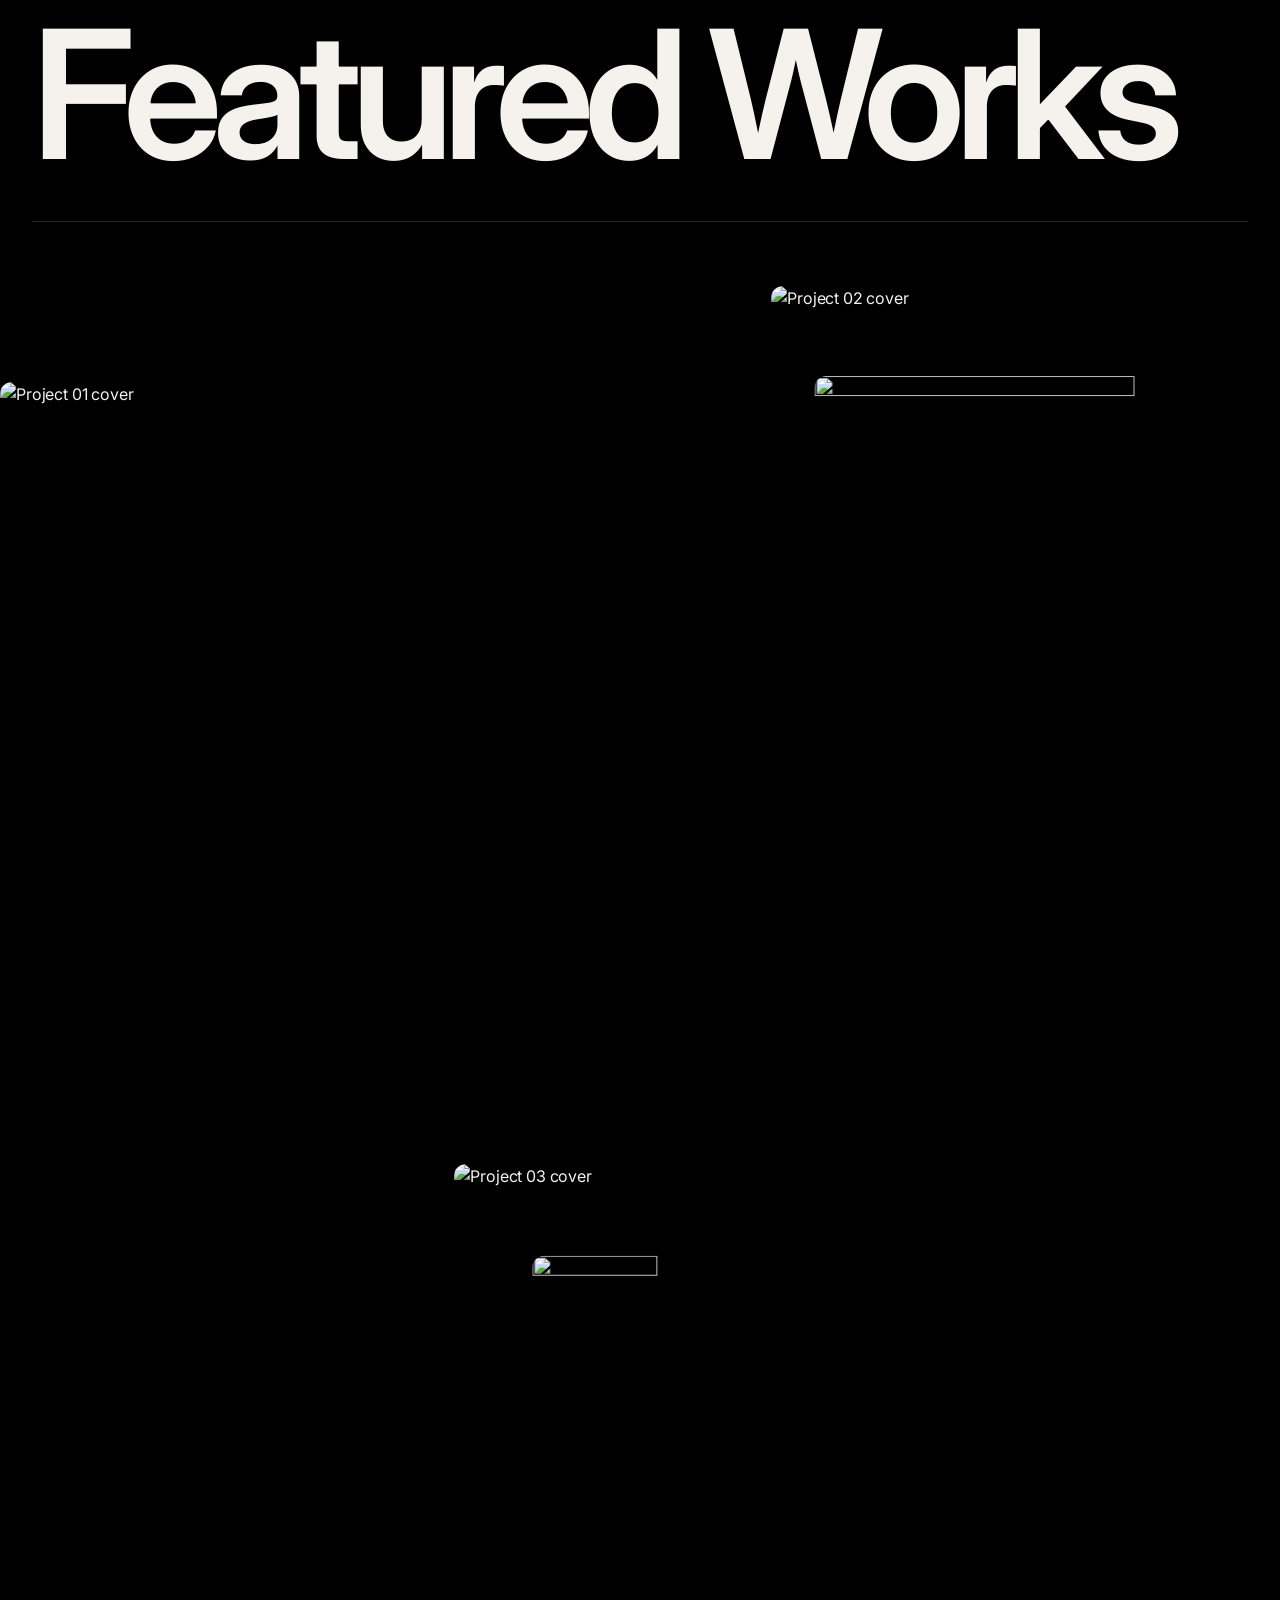
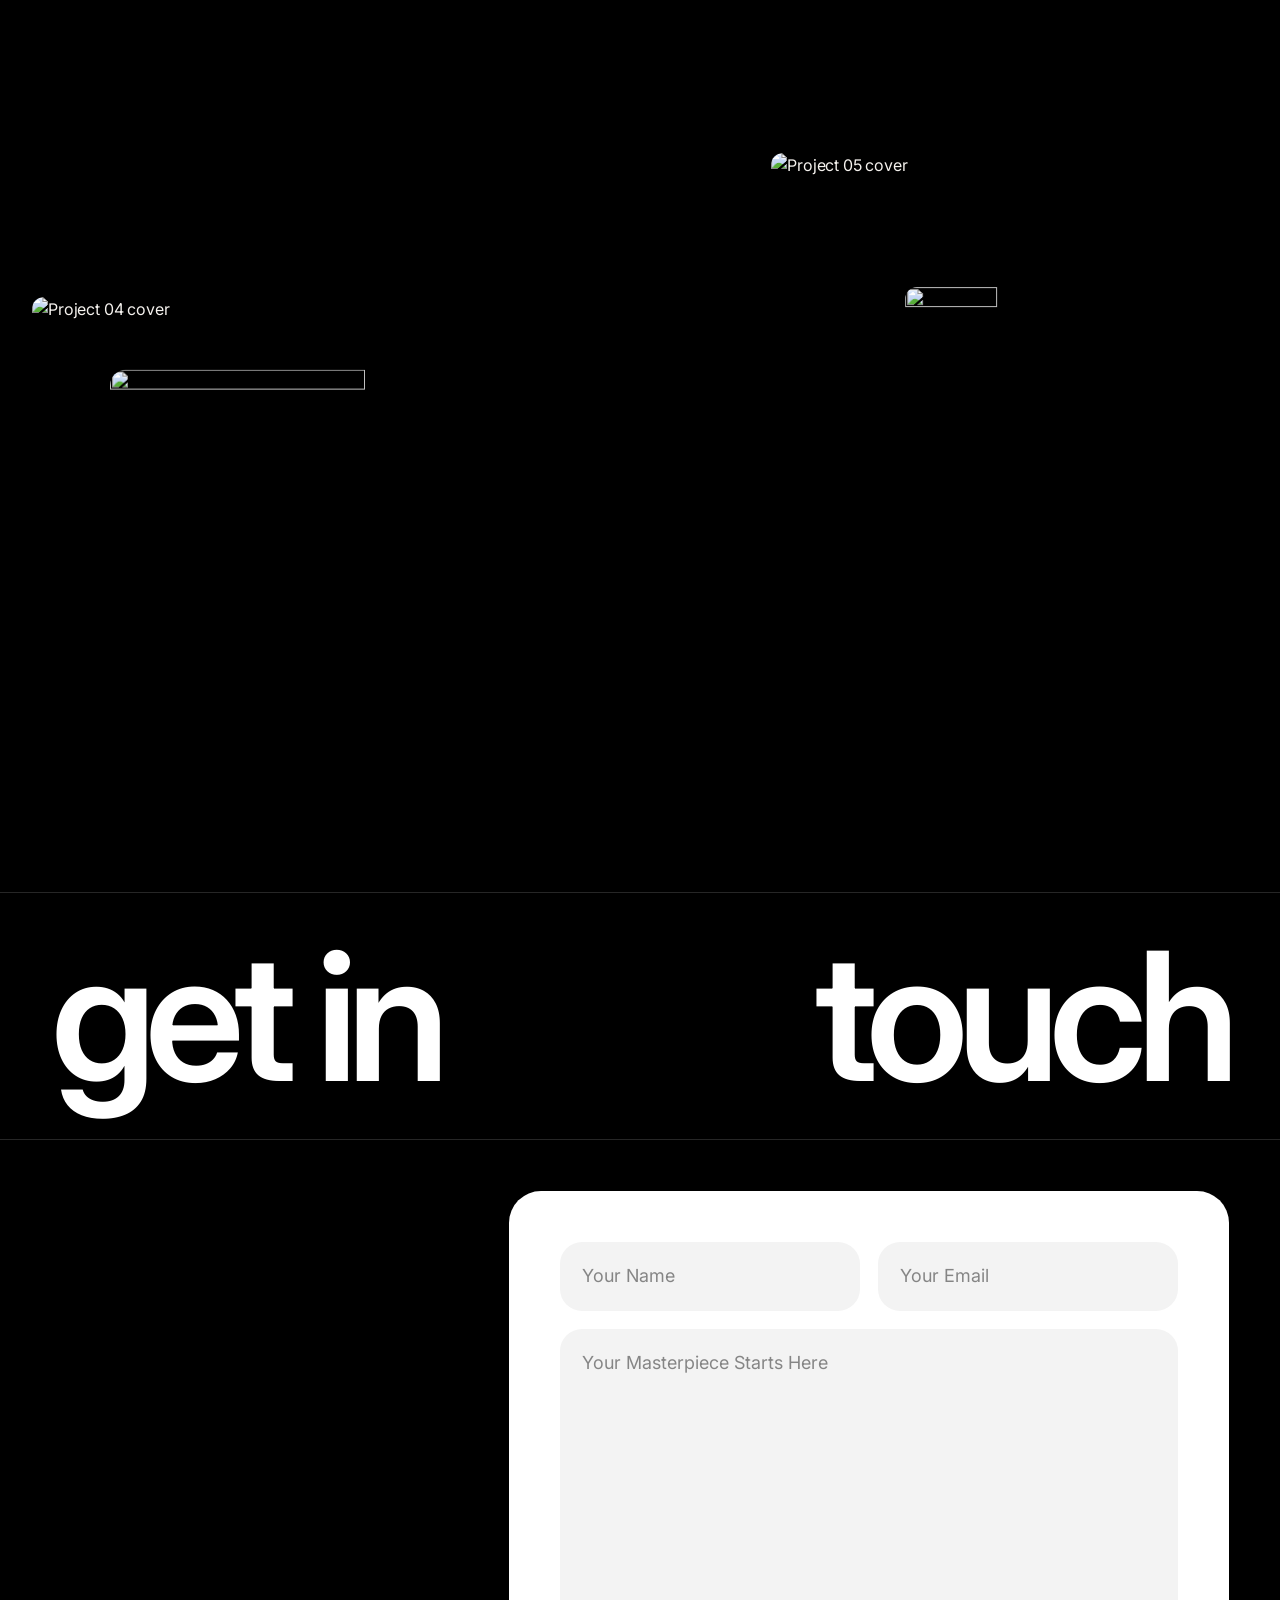
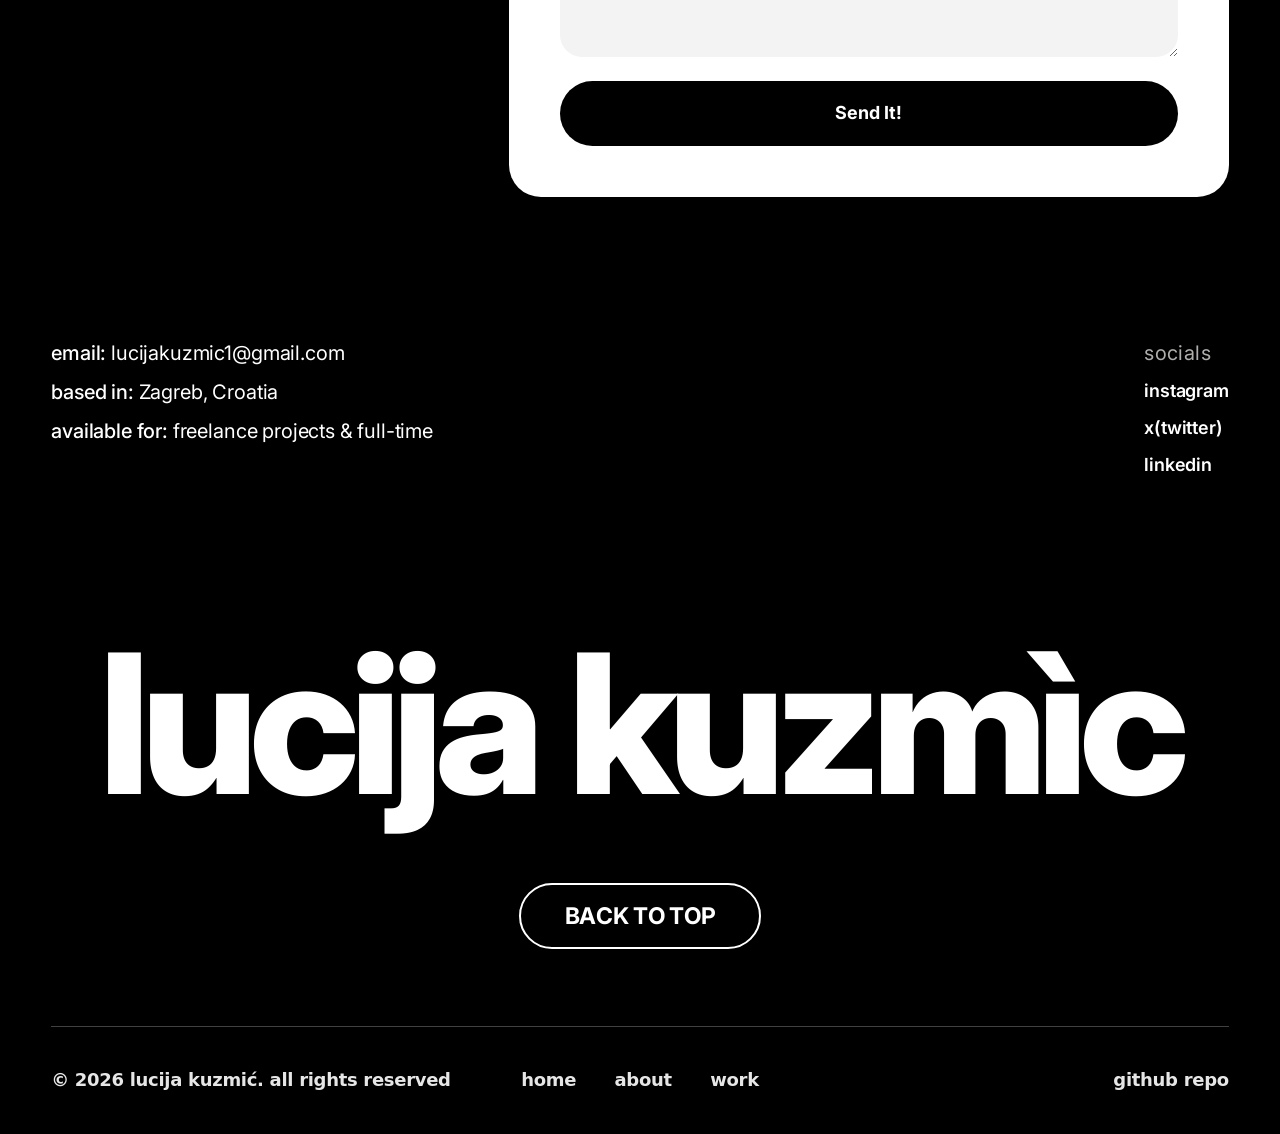
==== commit c9a2b939: "update index.html and layout.css" ====
--- a/index.html
+++ b/index.html
@@ -84,19 +84,9 @@
           <p class="about-bio">
             I’m Lucija, a graphic design student with 3 years of experience
             crafting visual stories across digital, editorial, and lifestyle
-            spaces.
+            spaces. Currently focusing my studies on graphic, editorial and
+            industrial design.
           </p>
-        </div>
-
-        <div class="about-media">
-          <video
-            class="about-video"
-            src="https://ik.imagekit.io/asxvmwzmck/Video%20Project%203.mp4"
-            autoplay
-            muted
-            loop
-            playsinline
-          ></video>
         </div>
 
         <!-- FULL-WIDTH LABEL BAR (BELOW INTRO) -->
@@ -507,31 +497,62 @@
 
     <script>
       gsap.registerPlugin(ScrollTrigger);
-    </script>
-    <script>
-      const aboutText = document.querySelector(".about-bio");
-
-      const words = aboutText.innerText.split(" ");
-      aboutText.innerHTML = words
-        .map((word) => `<span class="word">${word}&nbsp;</span>`)
-        .join("");
-
-      gsap.registerPlugin(ScrollTrigger);
-
-      gsap.set(".about-bio .word", {
-        color: "rgba(255,255,255,0.25)",
-      });
-
-      gsap.to(".about-bio .word", {
-        color: "#ffffff",
-        stagger: 0.03,
-        ease: "none",
-        scrollTrigger: {
-          trigger: ".about",
-          start: "top 75%",
-          end: "top 15%",
-          scrub: true,
-        },
+
+      window.addEventListener("DOMContentLoaded", () => {
+        const about =
+          document.querySelector("#aboutBio") ||
+          document.querySelector(".about-bio");
+        if (!about) return;
+
+        // Build spans ONCE (word wrappers + letter spans)
+        if (!about.querySelector(".c")) {
+          const text = about.textContent.trim();
+          const words = text.split(/\s+/);
+
+          about.innerHTML = words
+            .map((word, i) => {
+              const letters = [...word]
+                .map((ch) => `<span class="c">${ch}</span>`)
+                .join("");
+              const space =
+                i === words.length - 1 ? "" : `<span class="ws">&nbsp;</span>`;
+              return `<span class="w">${letters}</span>${space}`;
+            })
+            .join("");
+        }
+
+        const chars = Array.from(about.querySelectorAll(".c, .ws"));
+
+        // Sort characters by visual X position (true left → right order)
+        const ordered = chars.slice().sort((a, b) => {
+          const dy = a.offsetTop - b.offsetTop;
+          if (Math.abs(dy) < 5) {
+            // same line → sort by x
+            return a.offsetLeft - b.offsetLeft;
+          }
+          // different line → keep vertical order secondary
+          return dy;
+        });
+
+        // Base state (grey)
+        gsap.set(ordered, { color: "#666", opacity: 1 });
+
+        // Progressive LEFT → RIGHT highlight on scroll
+        gsap.to(ordered, {
+          color: "#fff",
+          ease: "none",
+          stagger: {
+            each: 0.004, // tweak: 0.003–0.007
+            from: 0,
+          },
+          overwrite: "auto",
+          scrollTrigger: {
+            trigger: about,
+            start: "top 75%",
+            end: "bottom 25%",
+            scrub: true,
+          },
+        });
       });
       const title = document.querySelector(".projects-title");
 
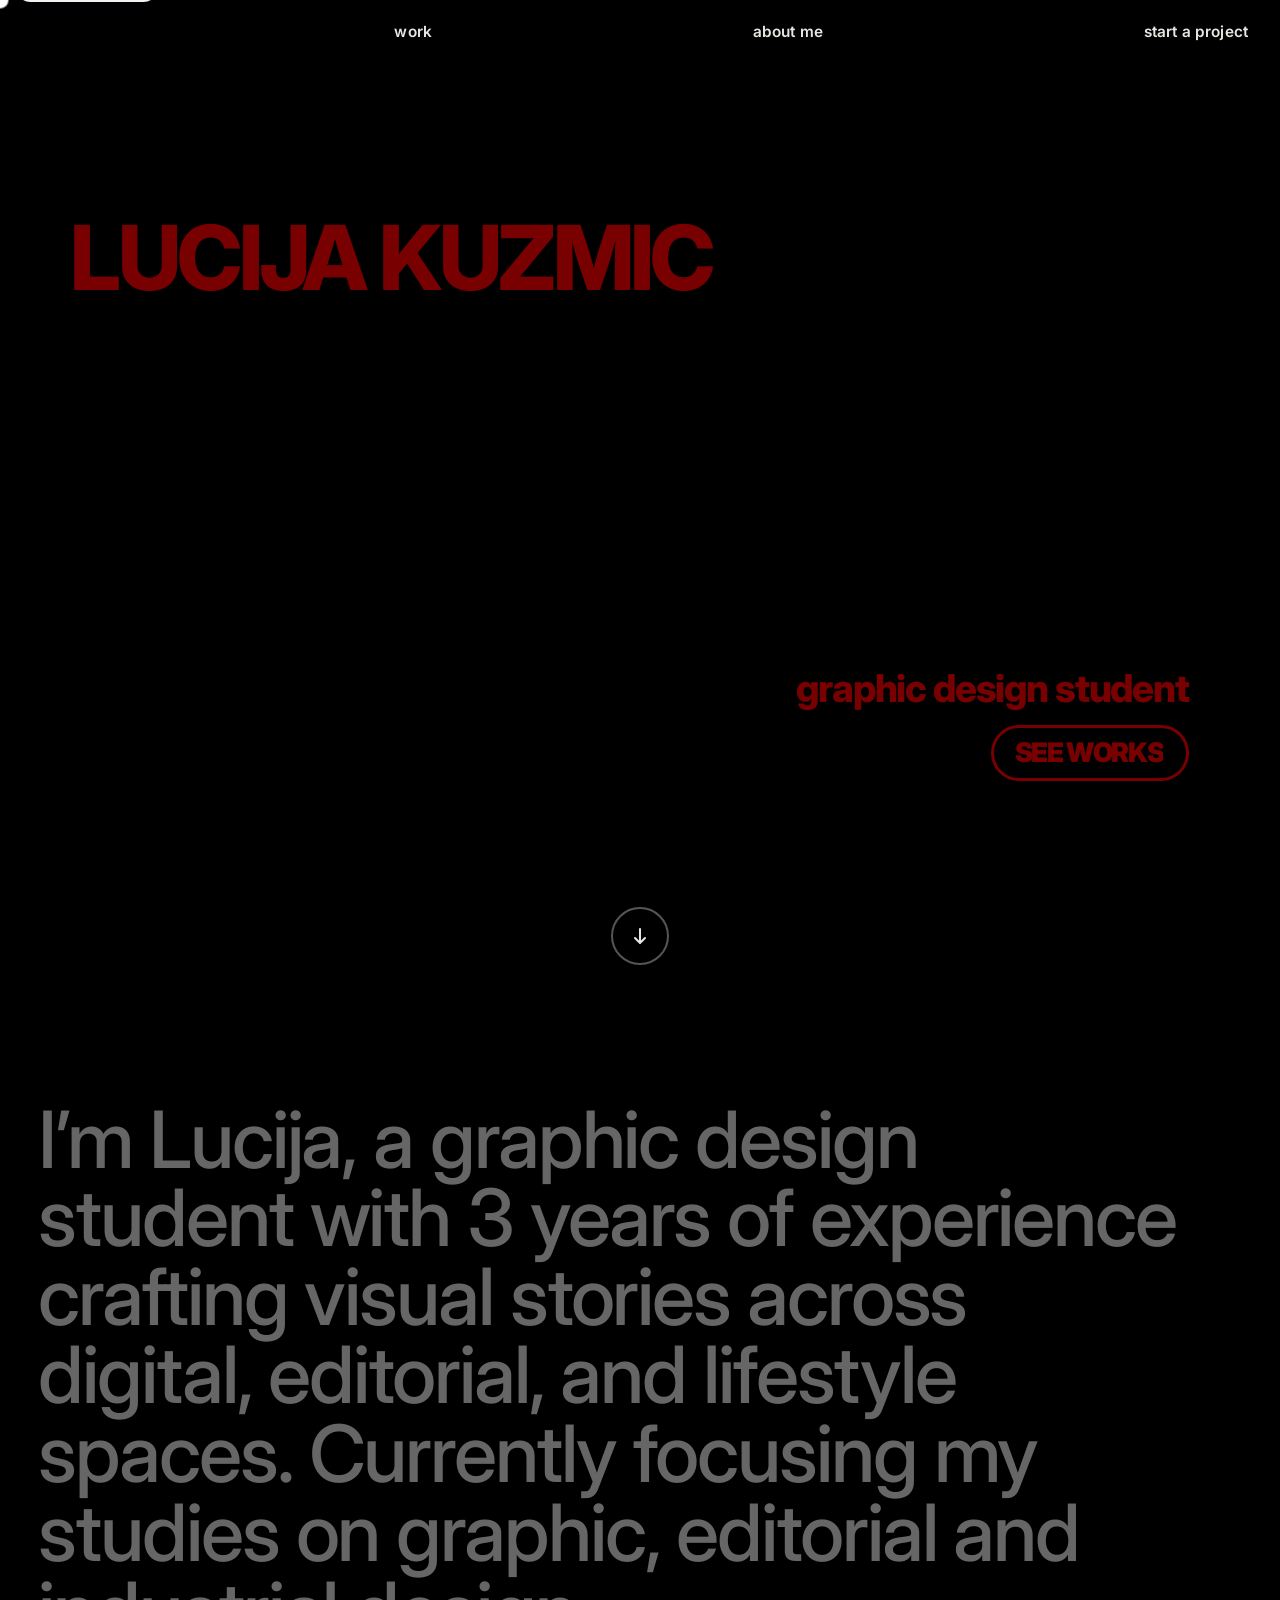
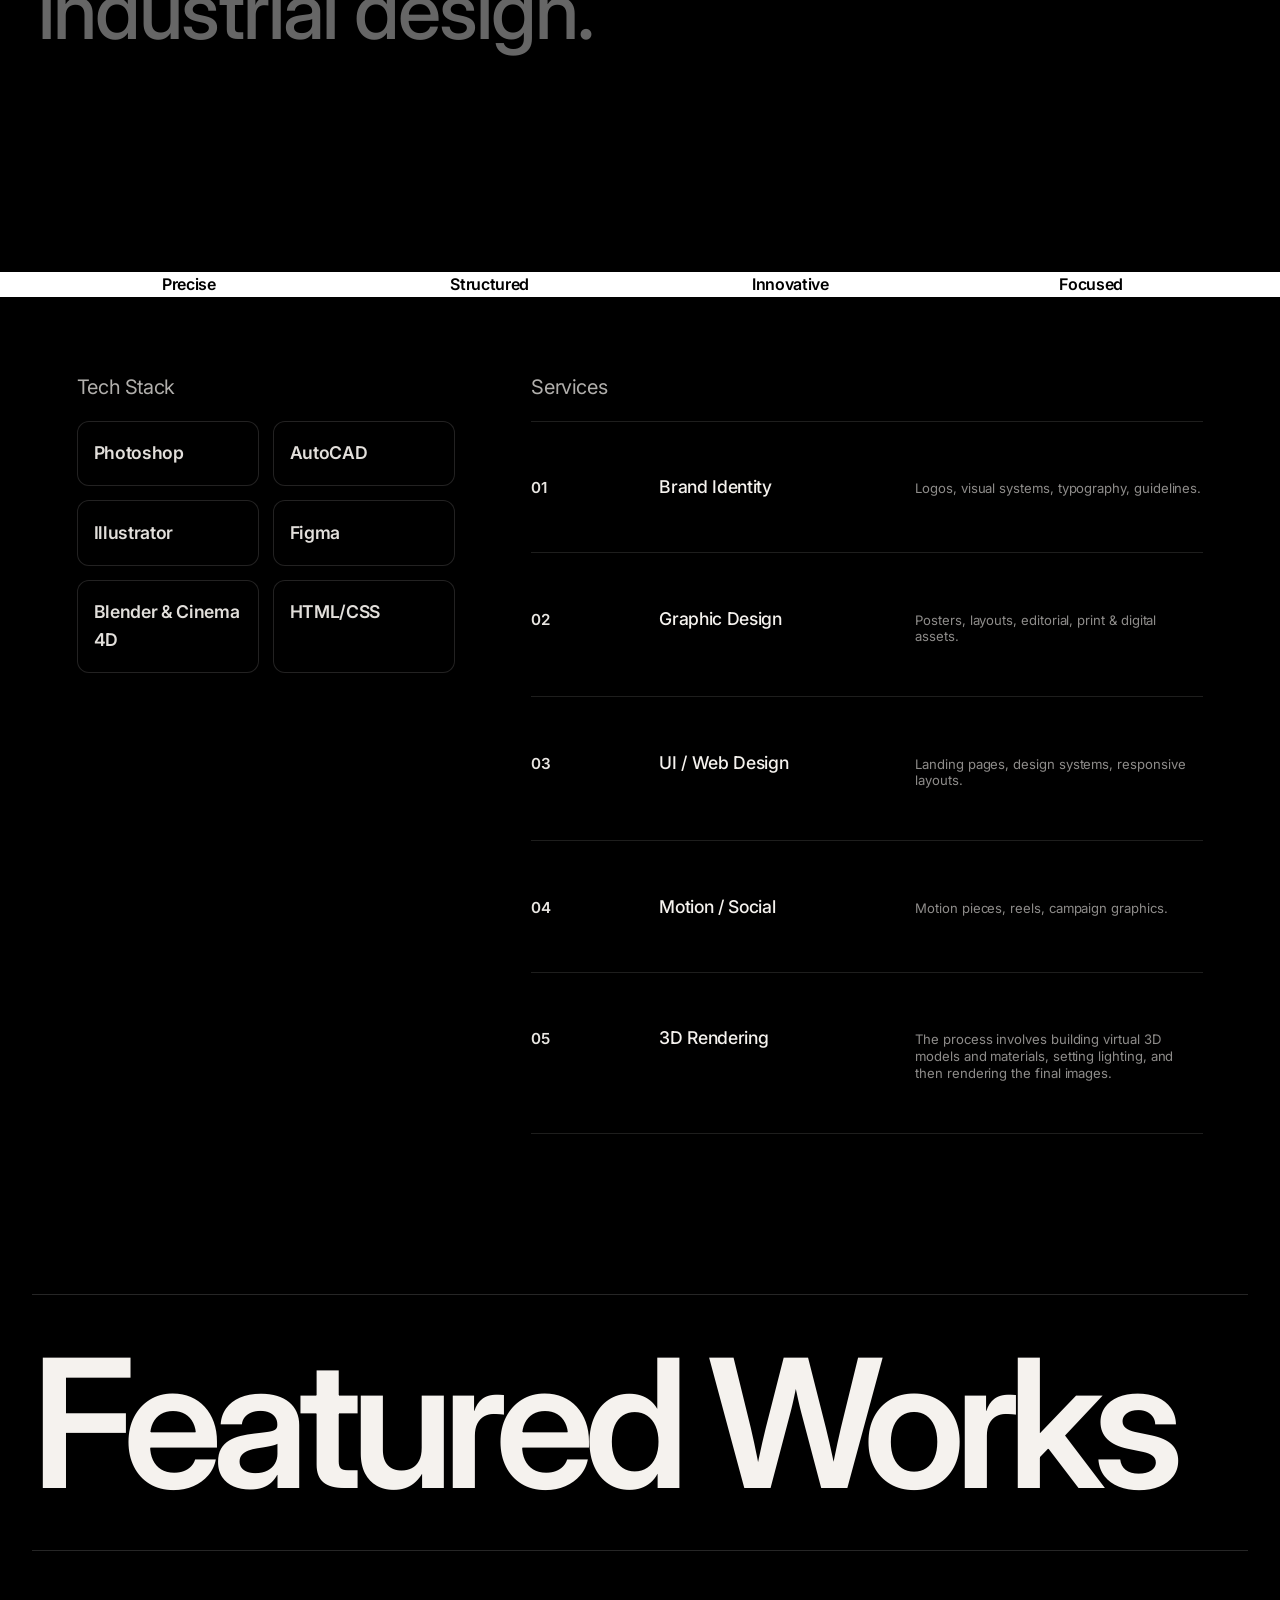
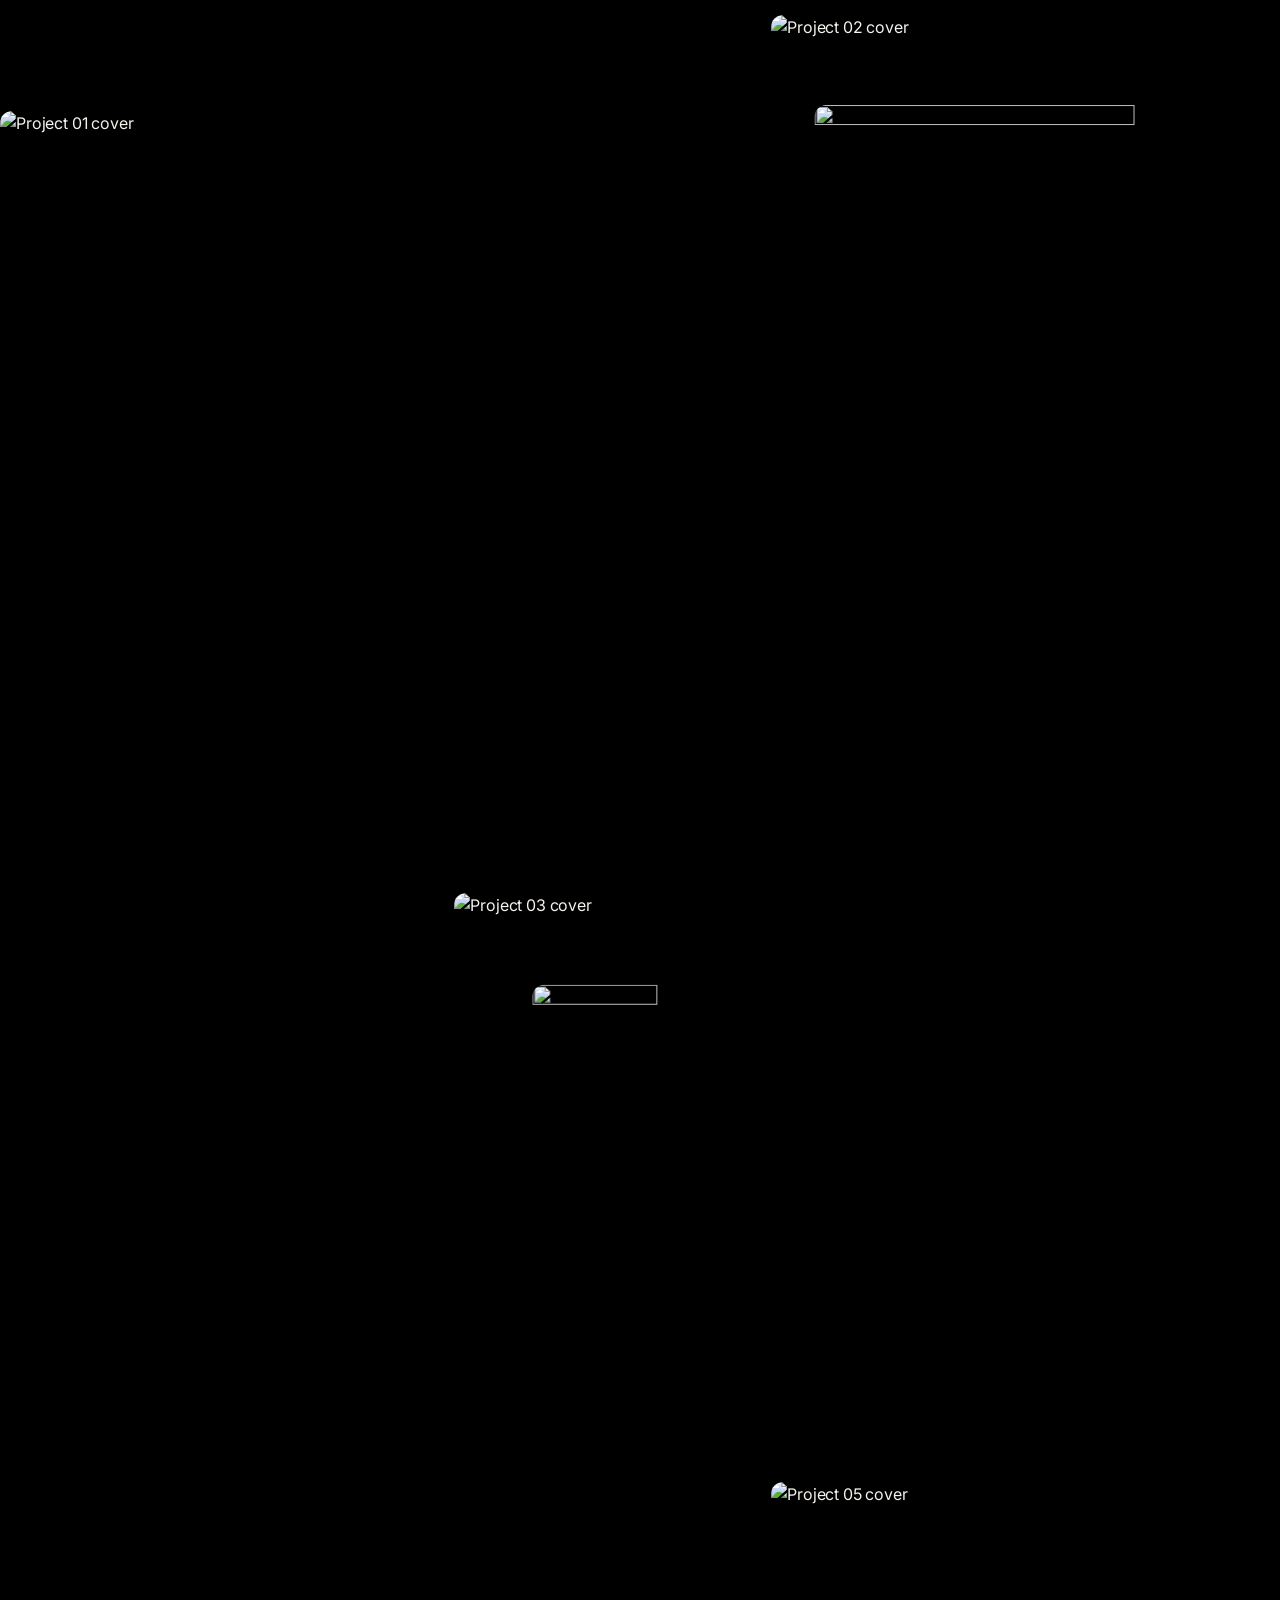
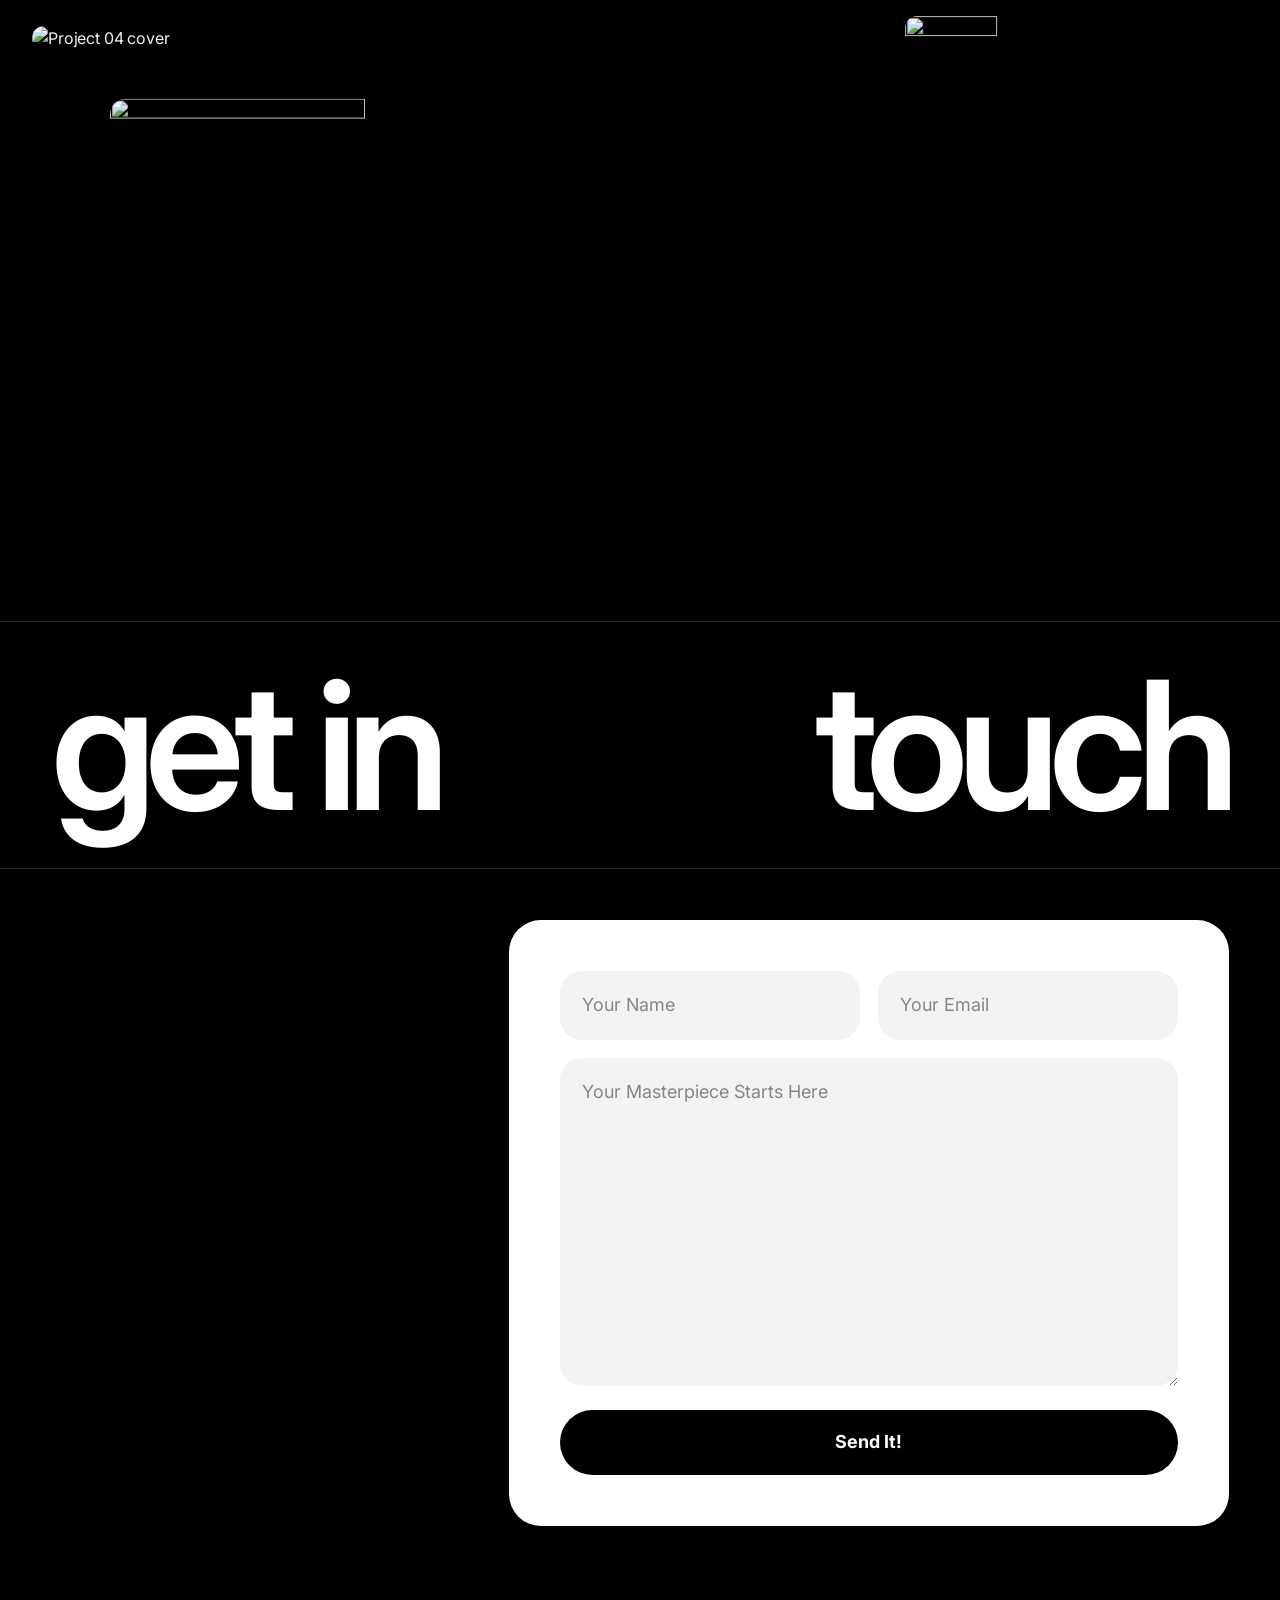
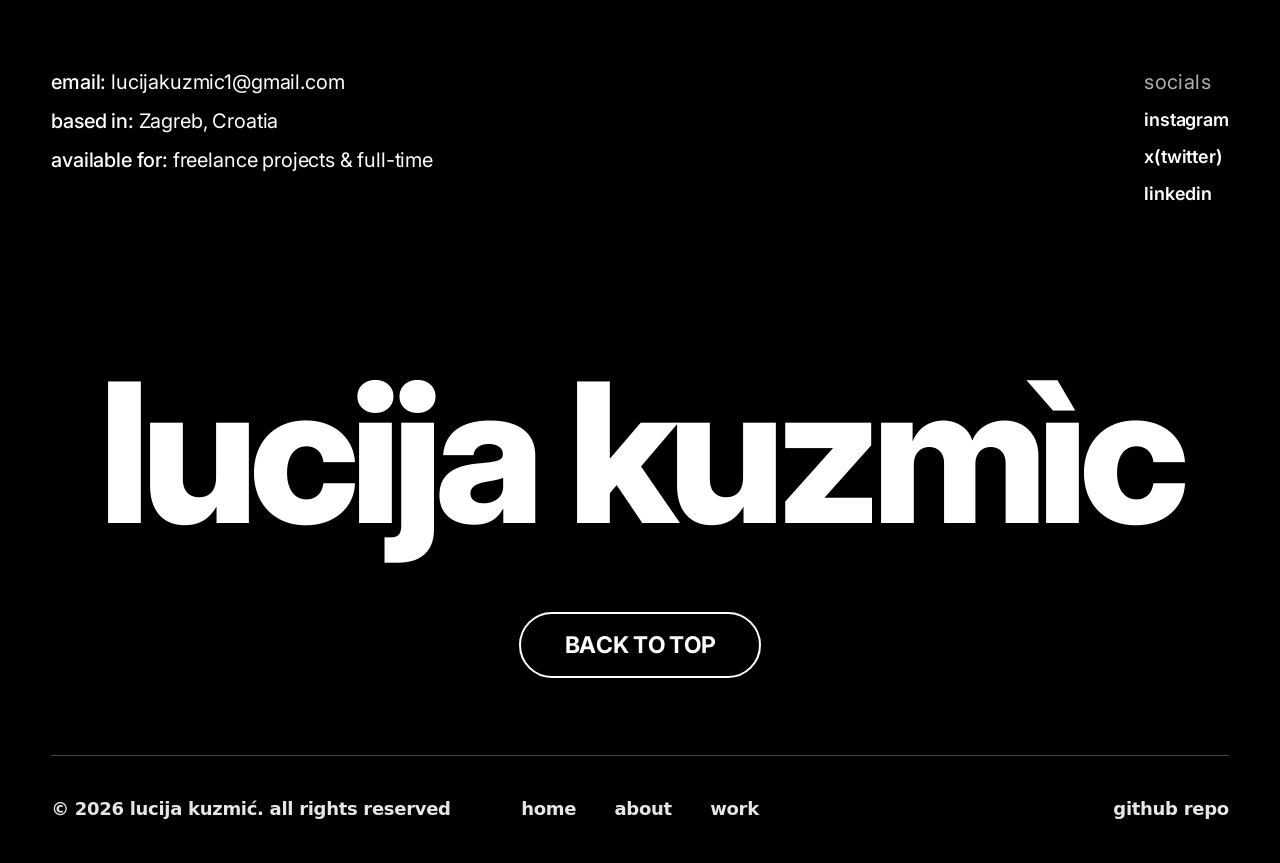
==== commit 1a1c5196: "update index.html base.css and components.css" ====
--- a/index.html
+++ b/index.html
@@ -662,15 +662,42 @@
         });
       }
     </script>
-    <div class="cursor-dot" aria-hidden="true"></div>
+    <div class="cursor" aria-hidden="true">
+      <span class="cursor-text">VIEW</span>
+    </div>
     <script>
-      const dot = document.querySelector(".cursor-dot");
-
+      const cursor = document.querySelector(".cursor");
+      const projects = document.querySelector(".projects");
+
+      // follow mouse always (so it’s ready)
       window.addEventListener("mousemove", (e) => {
-        dot.style.left = e.clientX + "px";
-        dot.style.top = e.clientY + "px";
+        cursor.style.left = e.clientX + "px";
+        cursor.style.top = e.clientY + "px";
       });
+
+      // only turn cursor on when inside projects + over a card
+      if (projects) {
+        projects.addEventListener("mouseover", (e) => {
+          const card = e.target.closest(".project-card");
+          if (!card) return;
+
+          cursor.classList.add("is-active", "is-view");
+        });
+
+        projects.addEventListener("mouseout", (e) => {
+          // if we're leaving a card entirely
+          const fromCard = e.target.closest(".project-card");
+          const toCard =
+            e.relatedTarget && e.relatedTarget.closest?.(".project-card");
+
+          if (fromCard && !toCard) {
+            cursor.classList.remove("is-view");
+            cursor.classList.remove("is-active");
+          }
+        });
+      }
     </script>
+
     <script>
       const btnRoll = document.querySelector(".btn-outline .btn-roll");
       if (btnRoll) {
